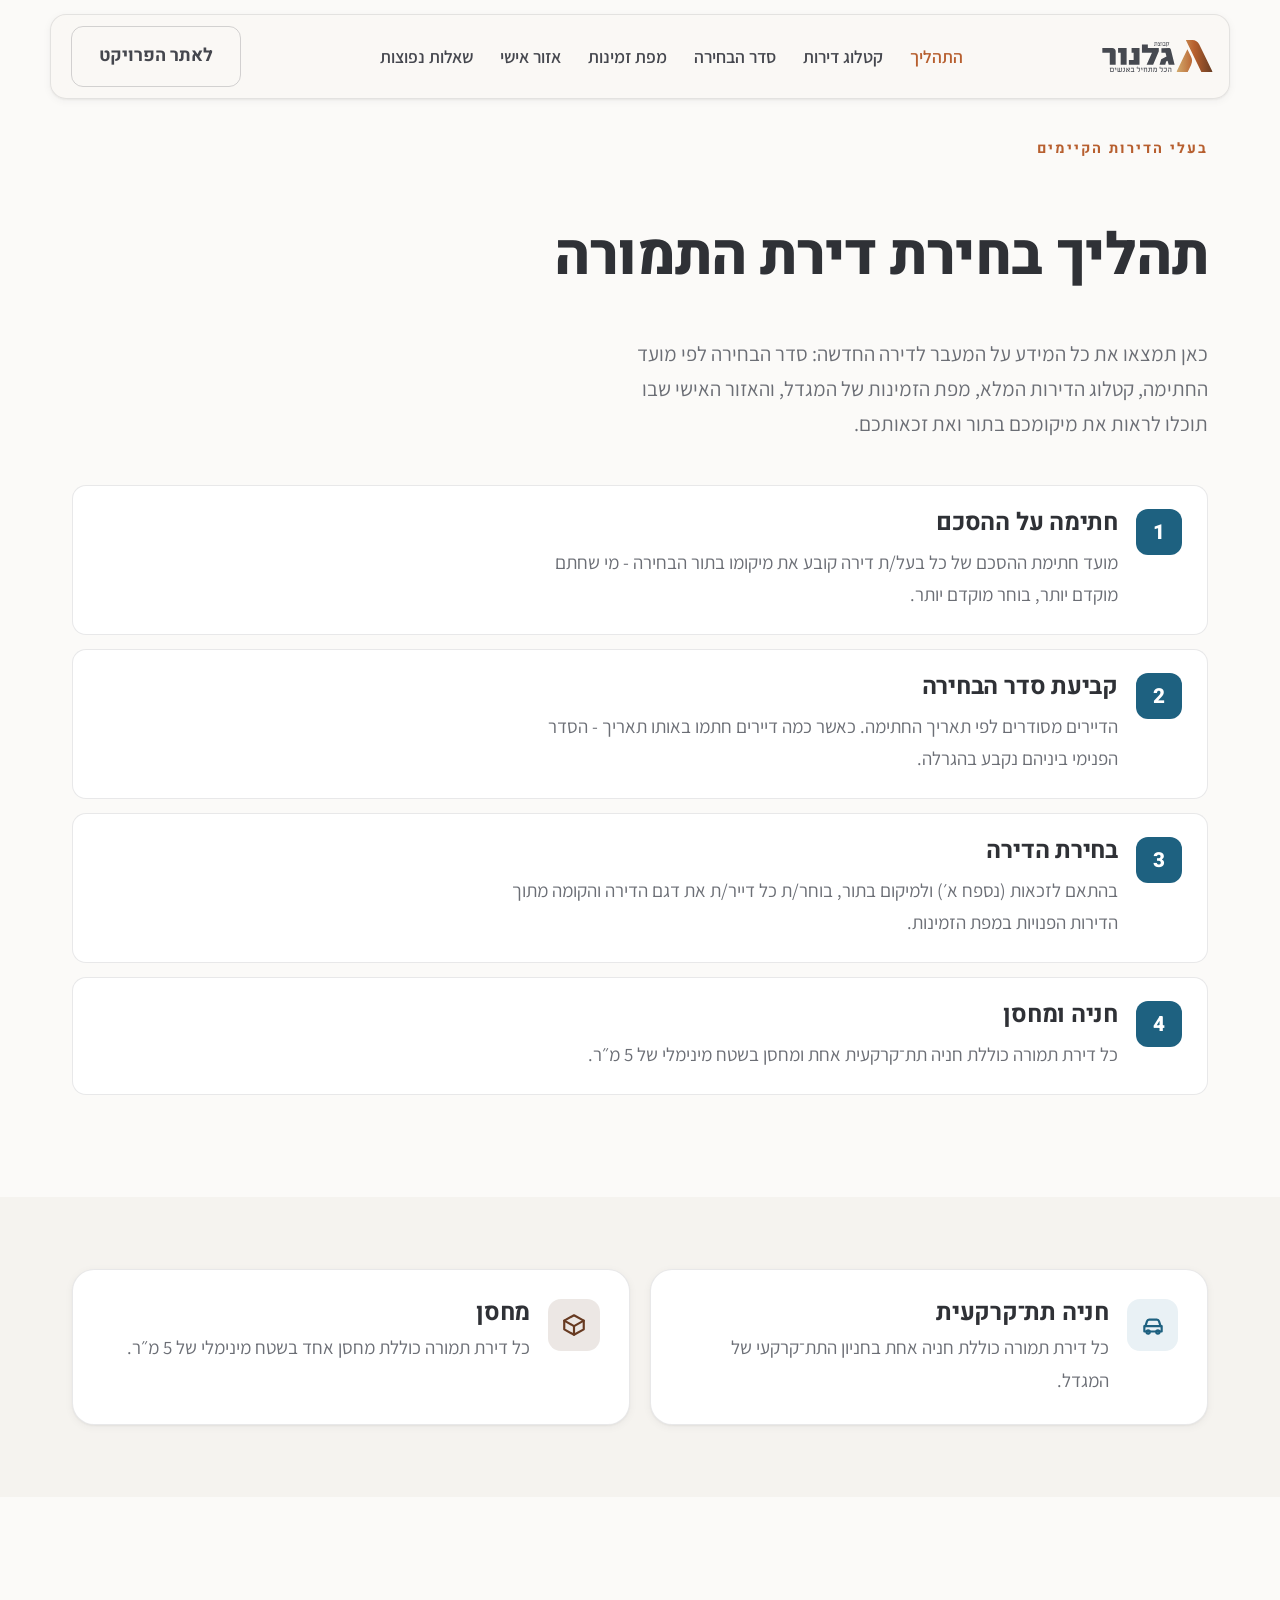
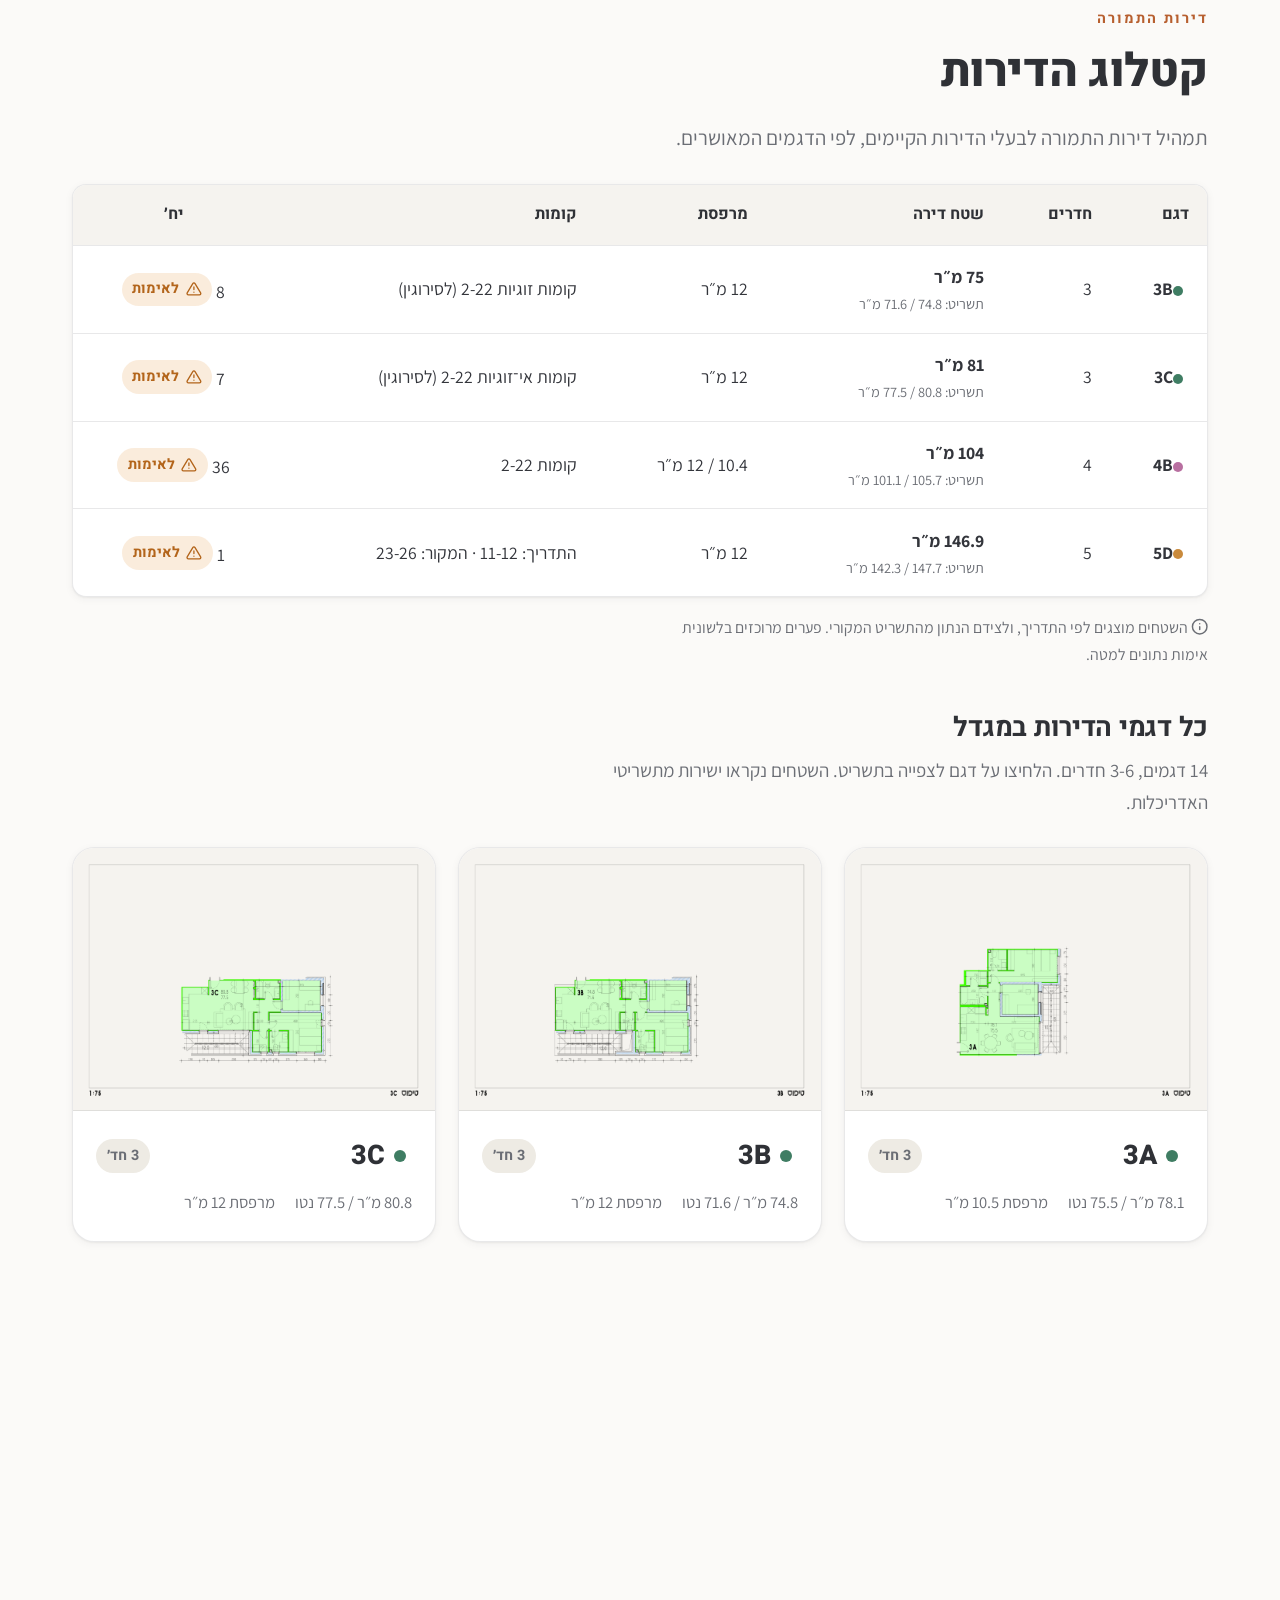
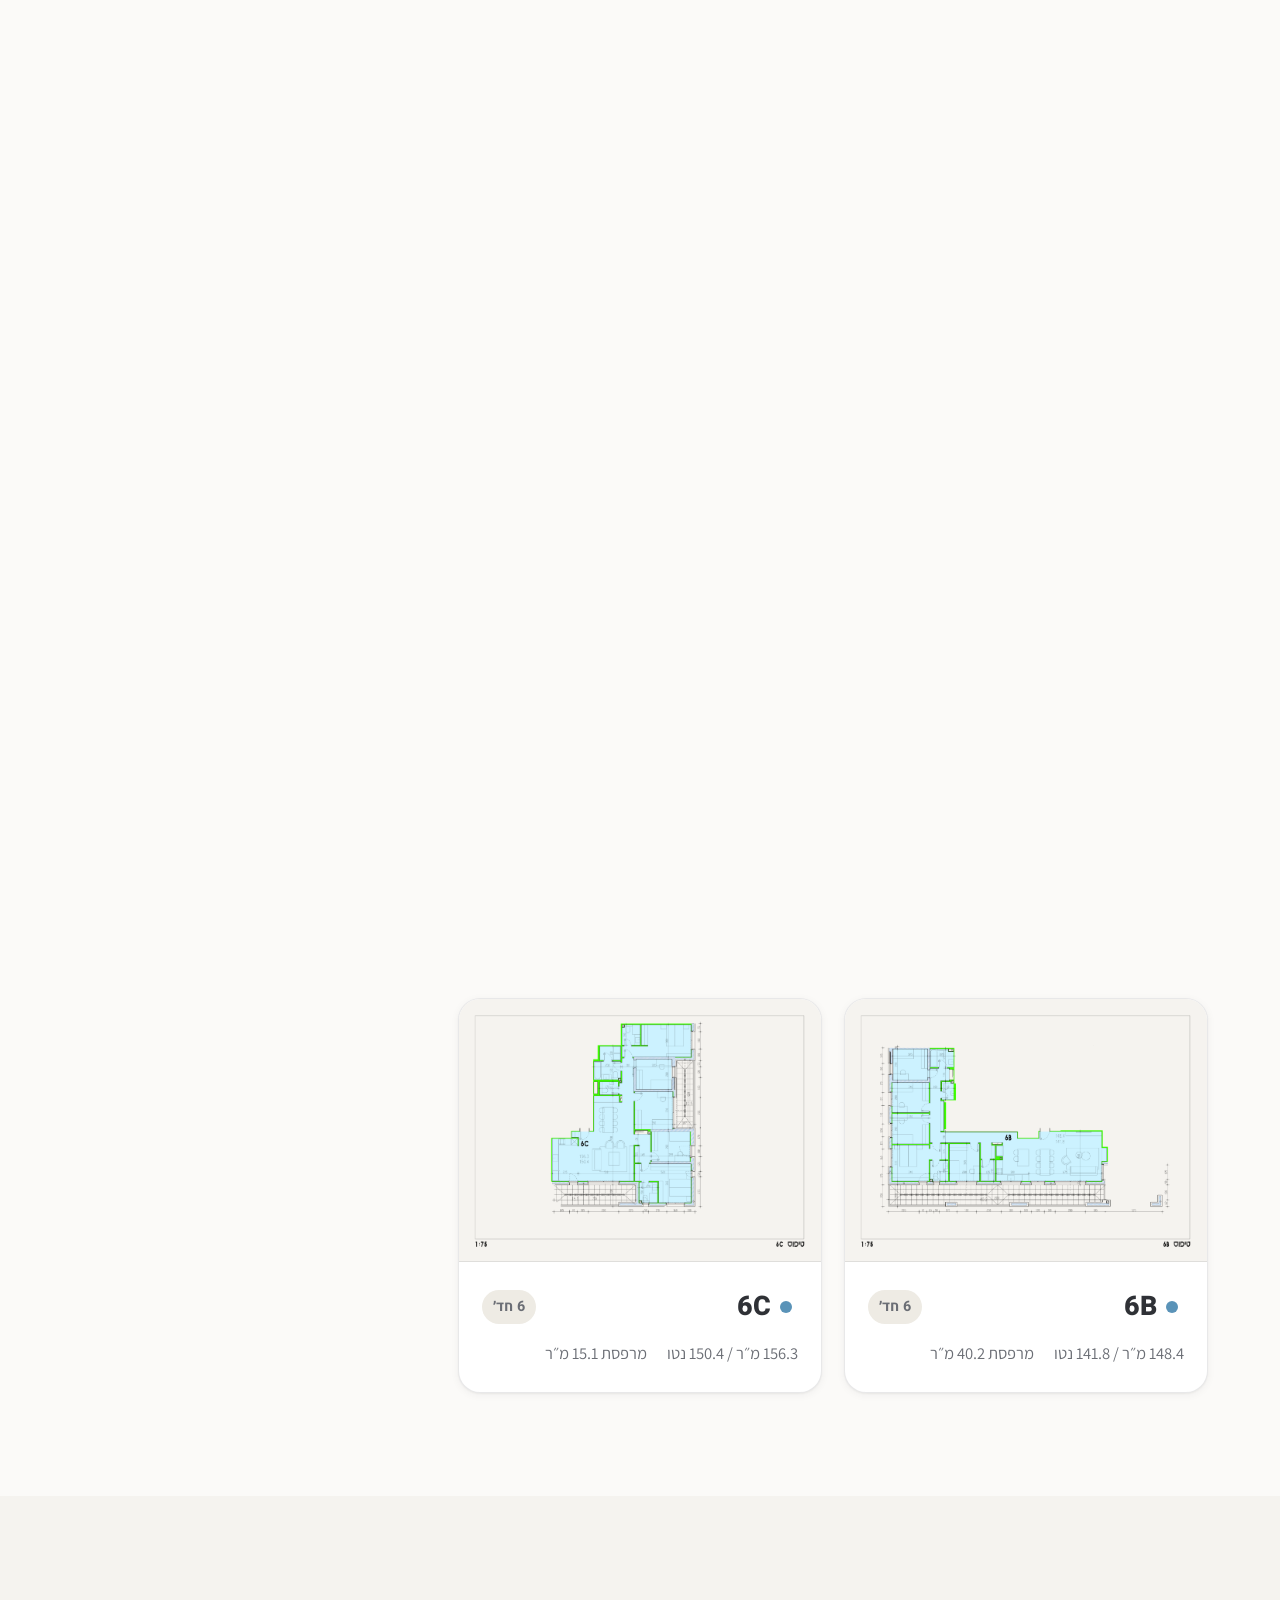
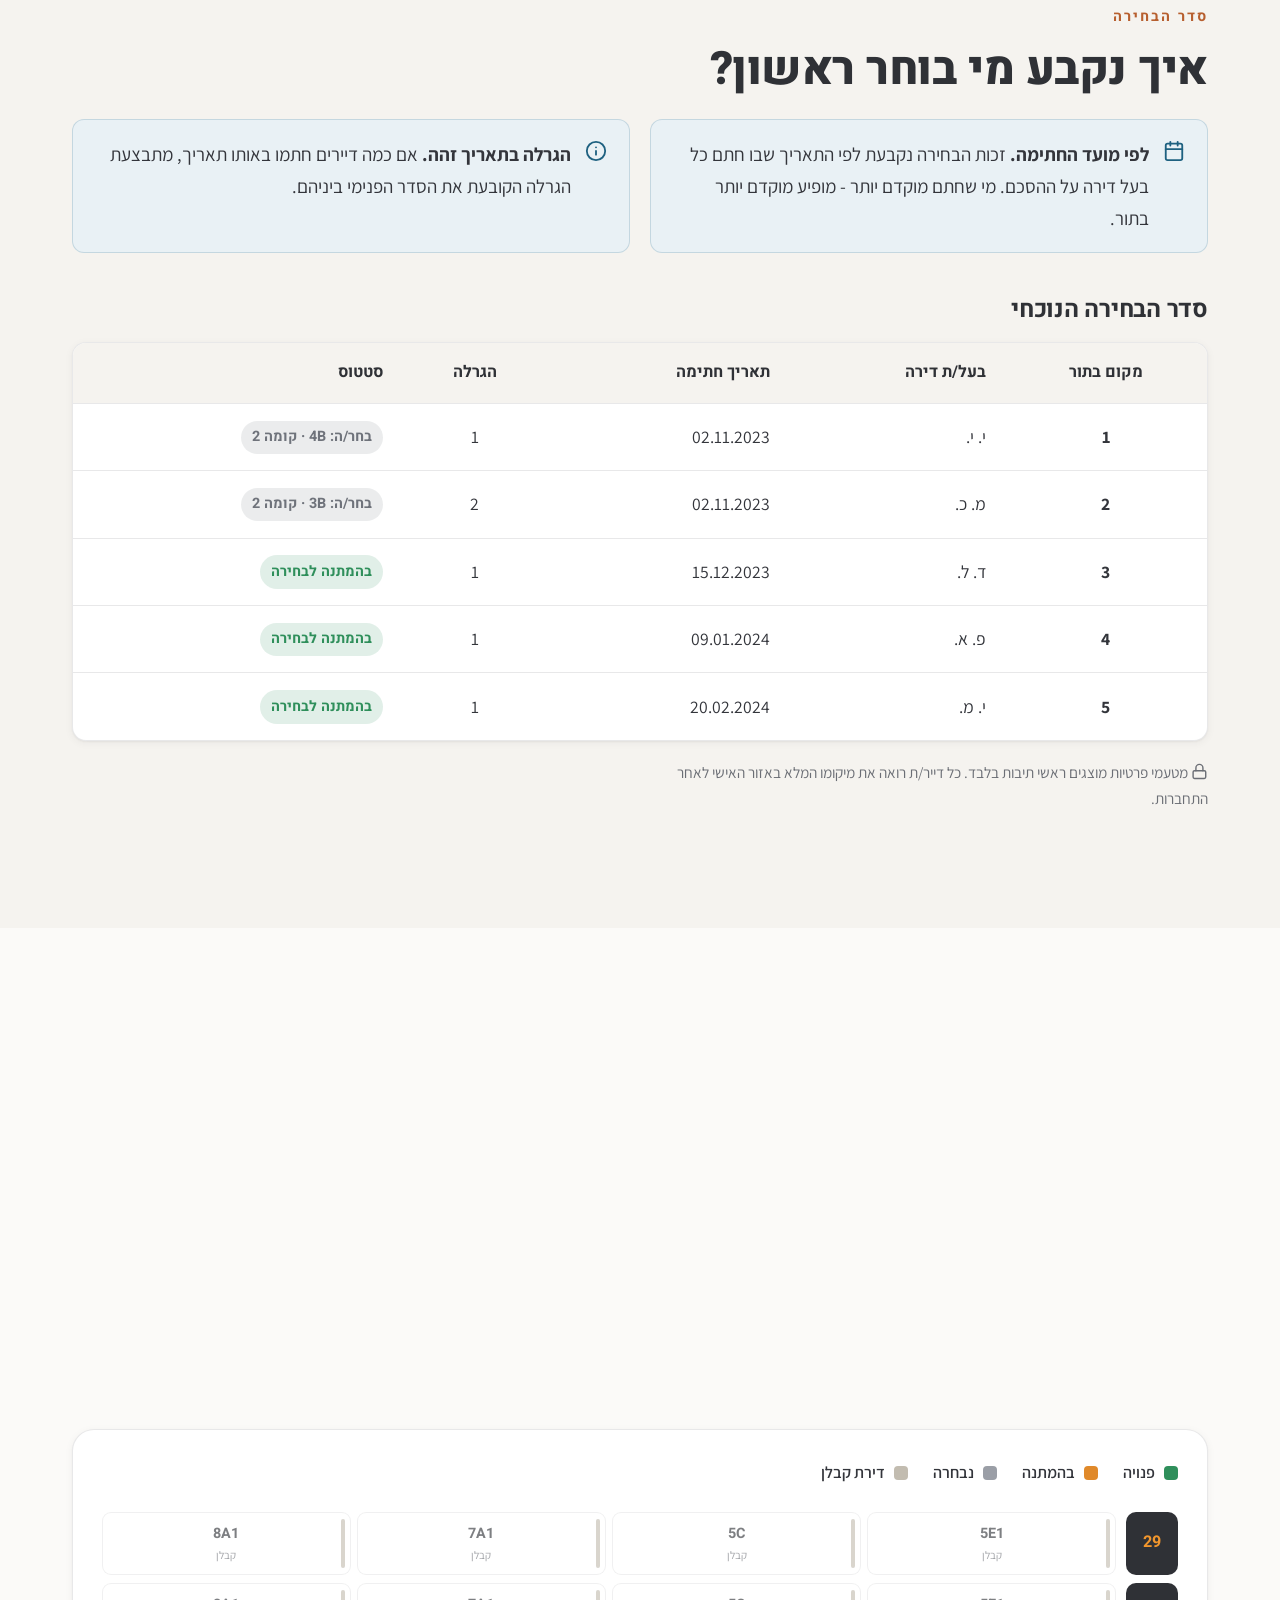
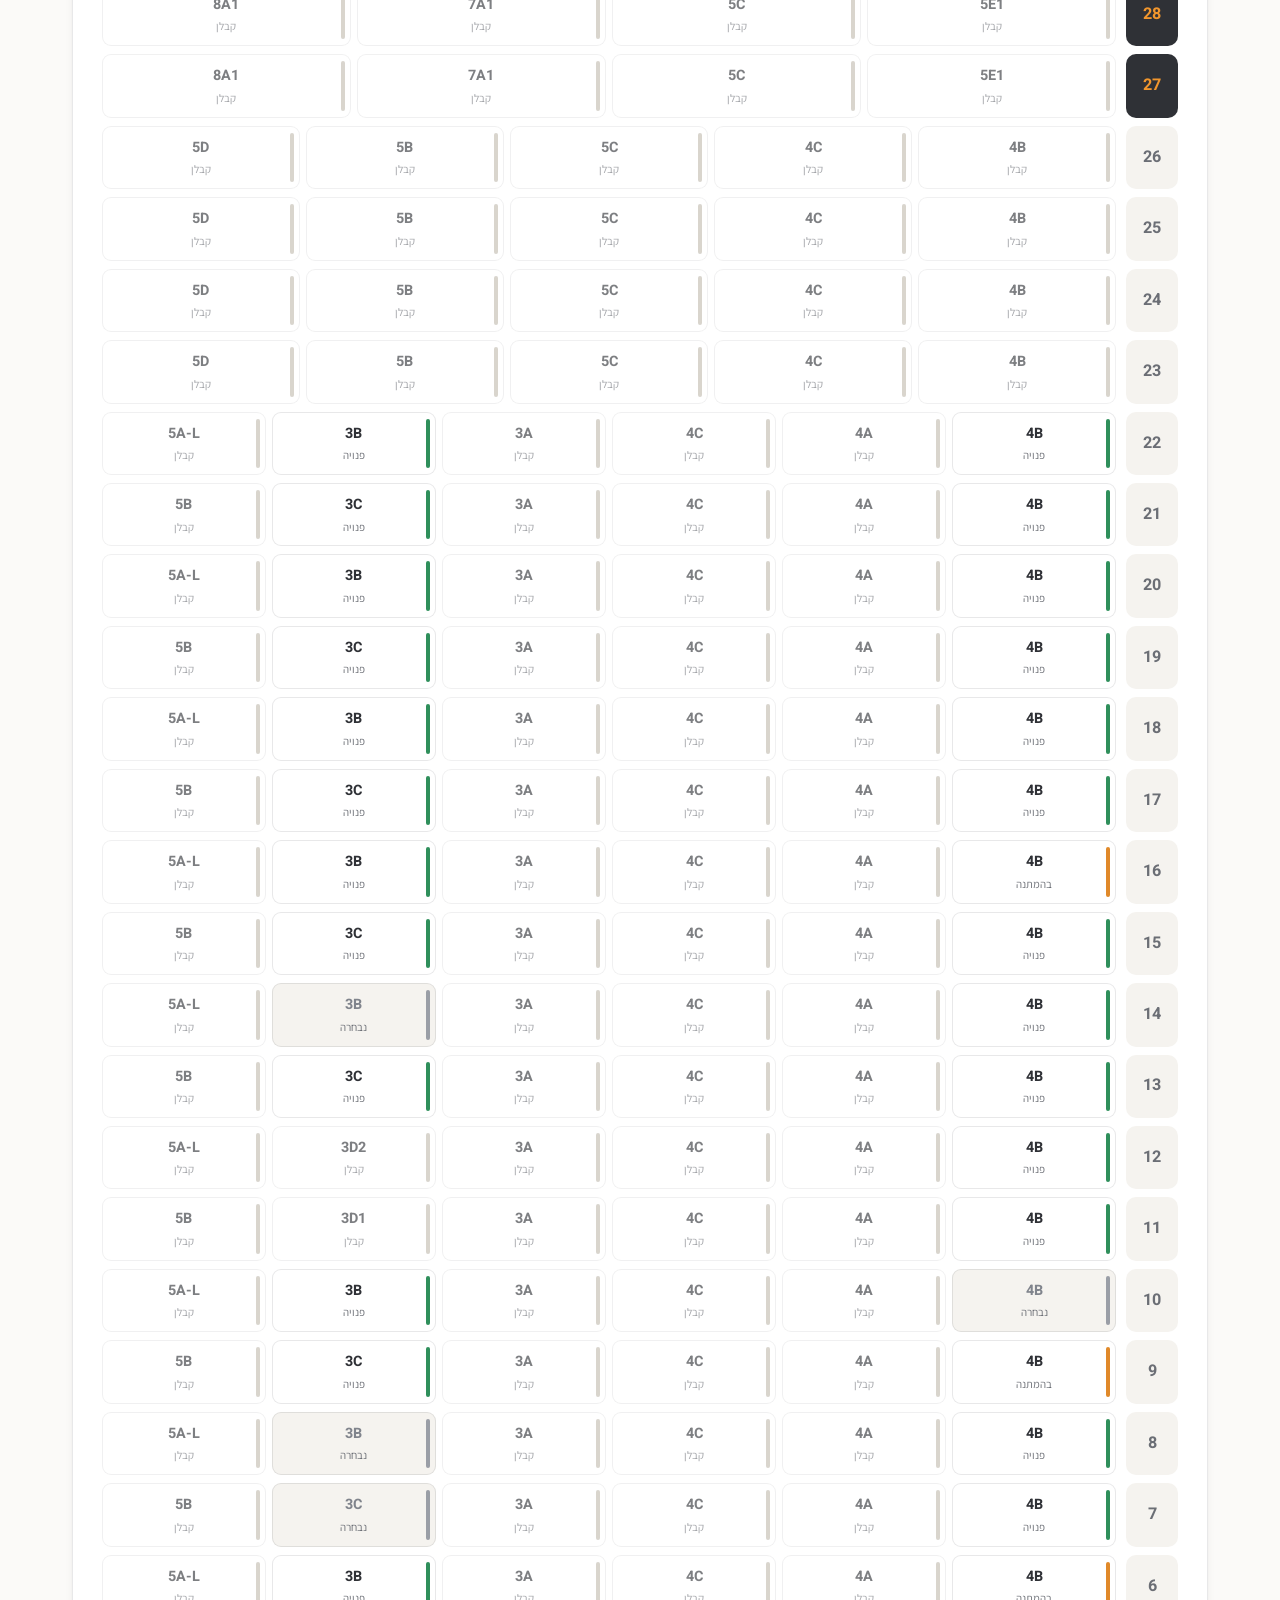
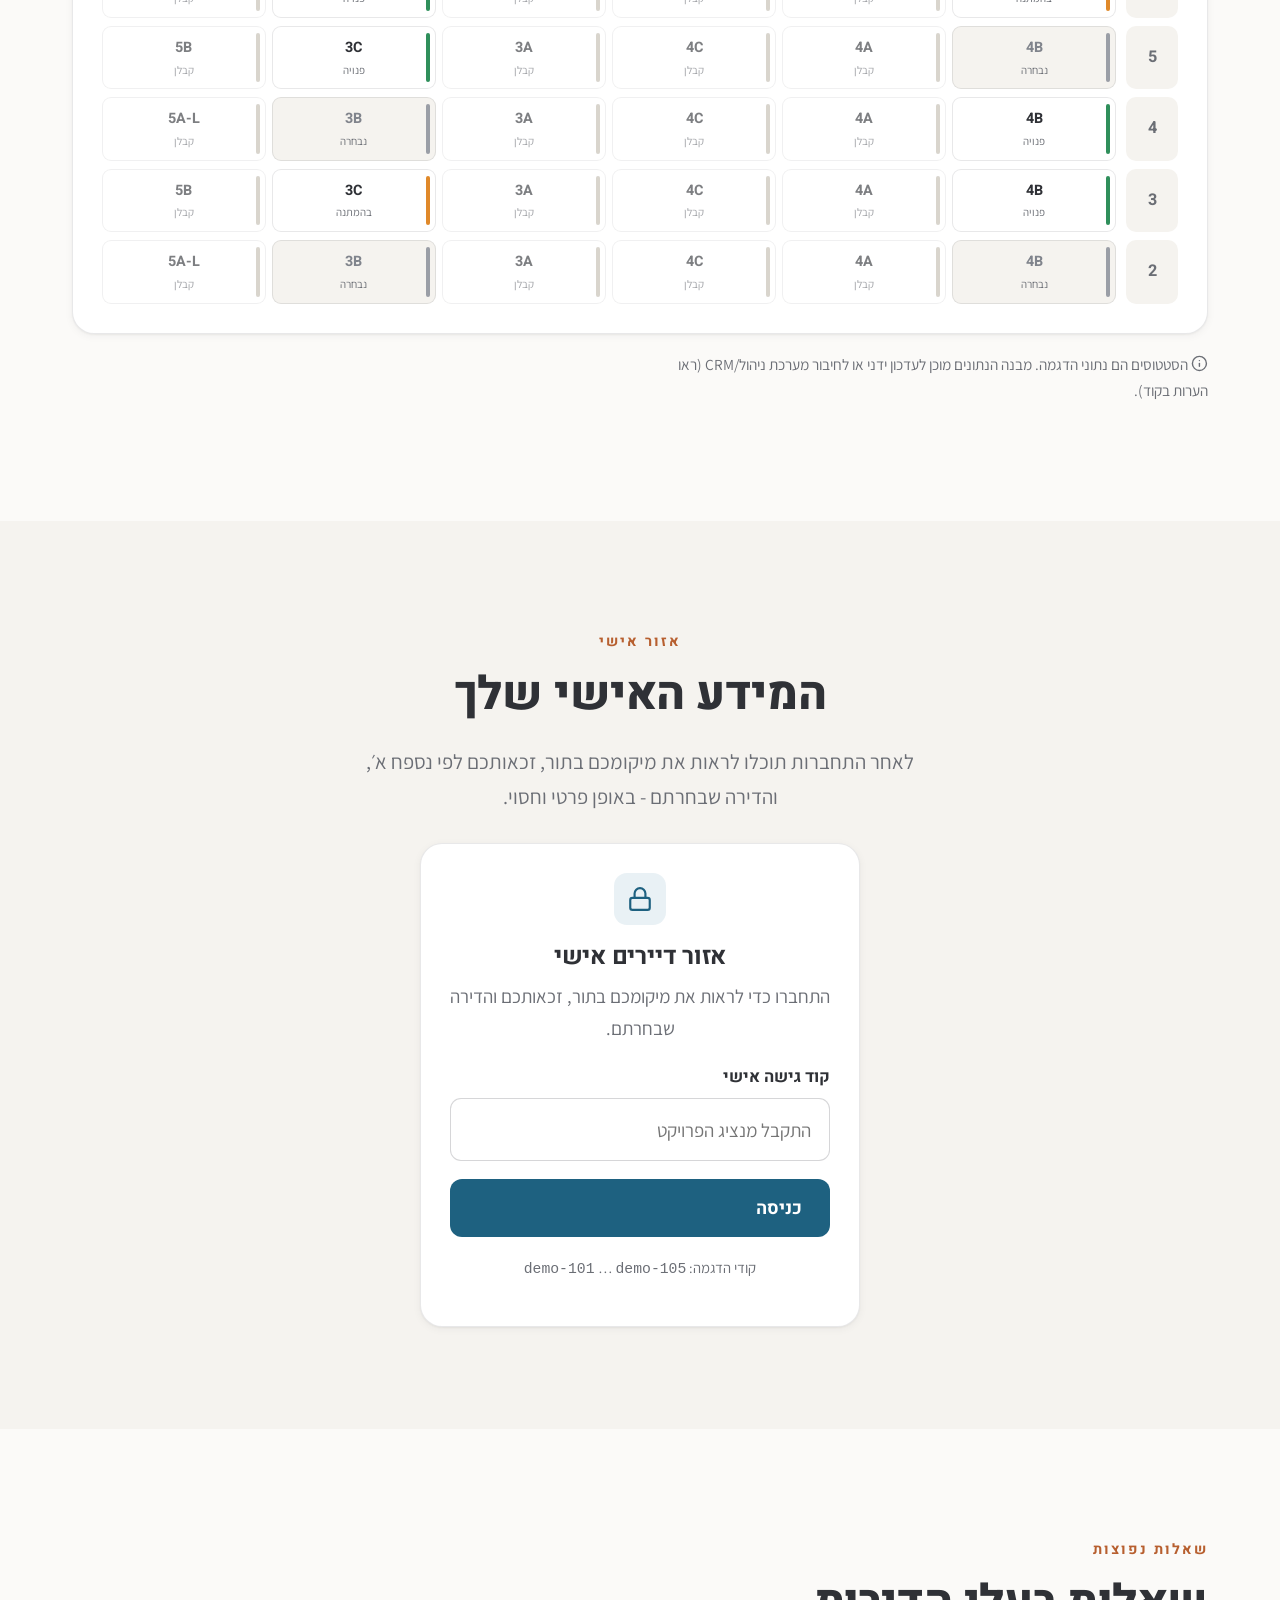
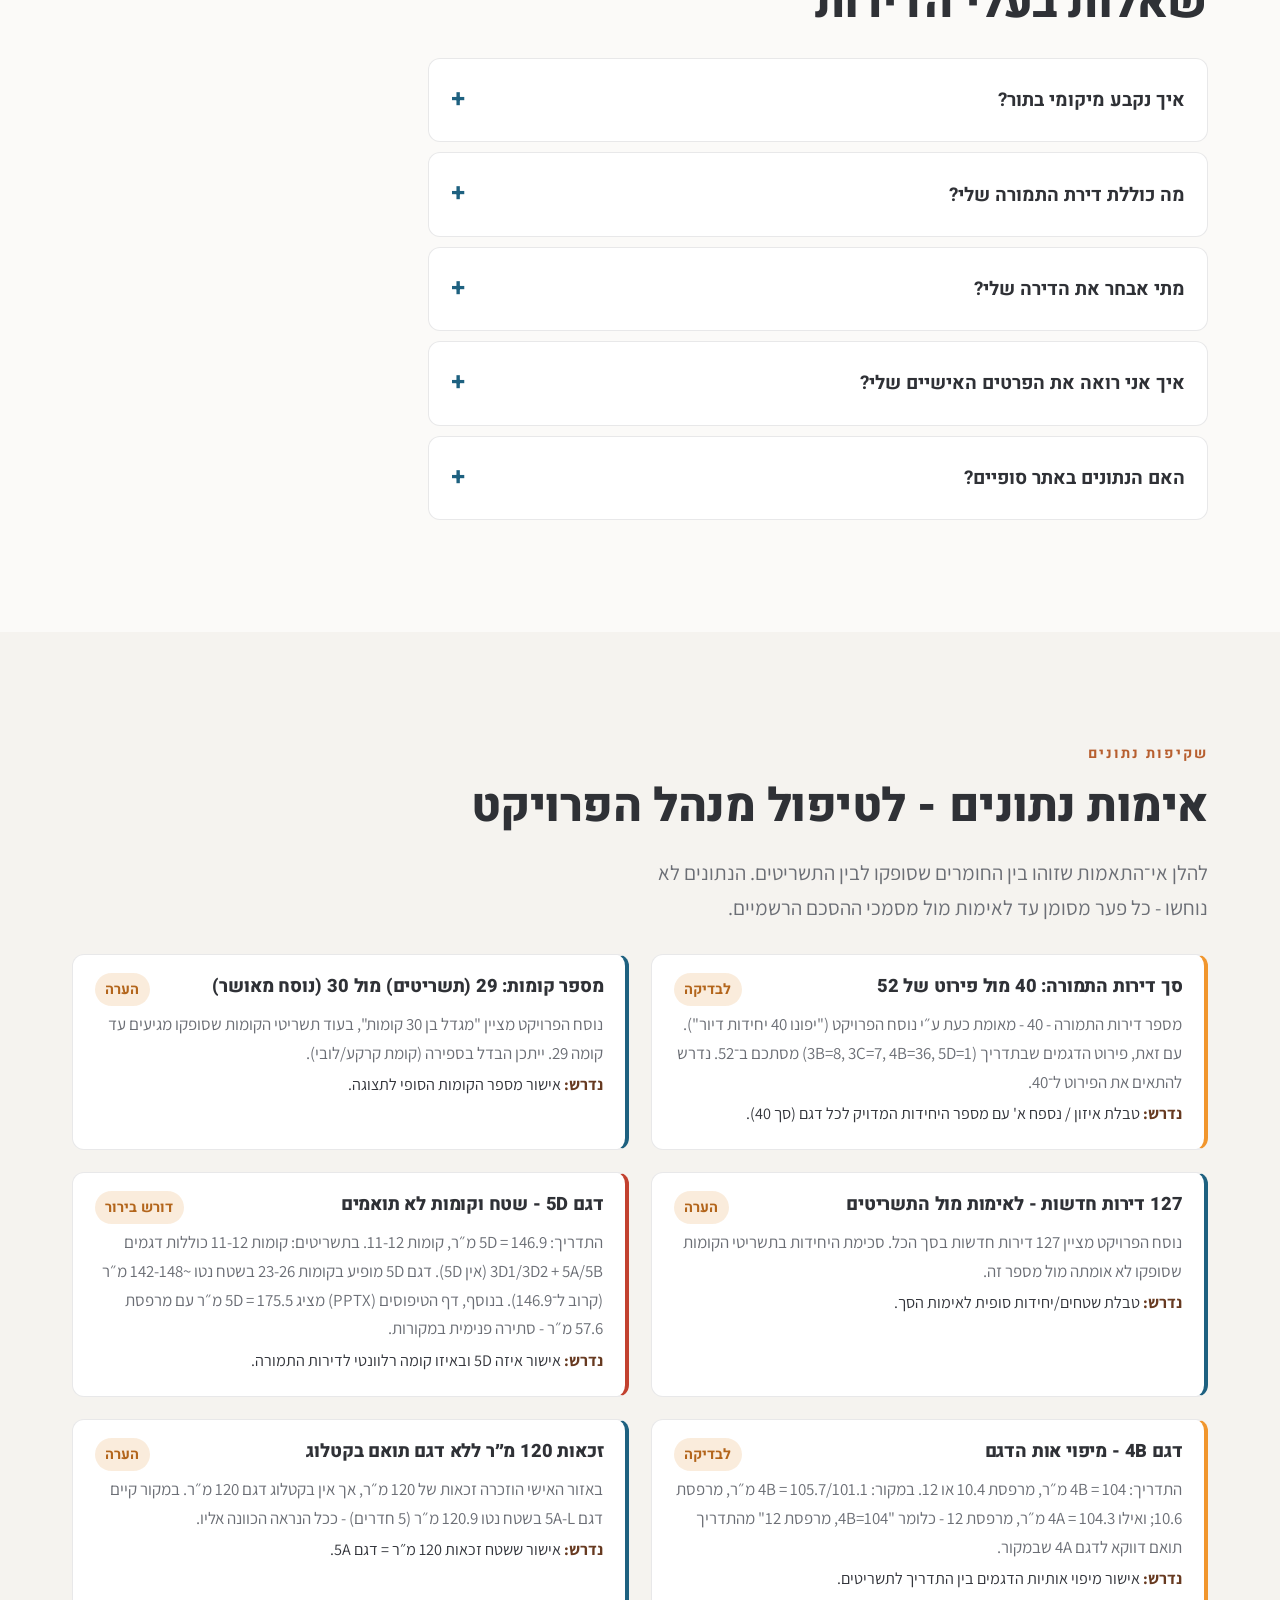
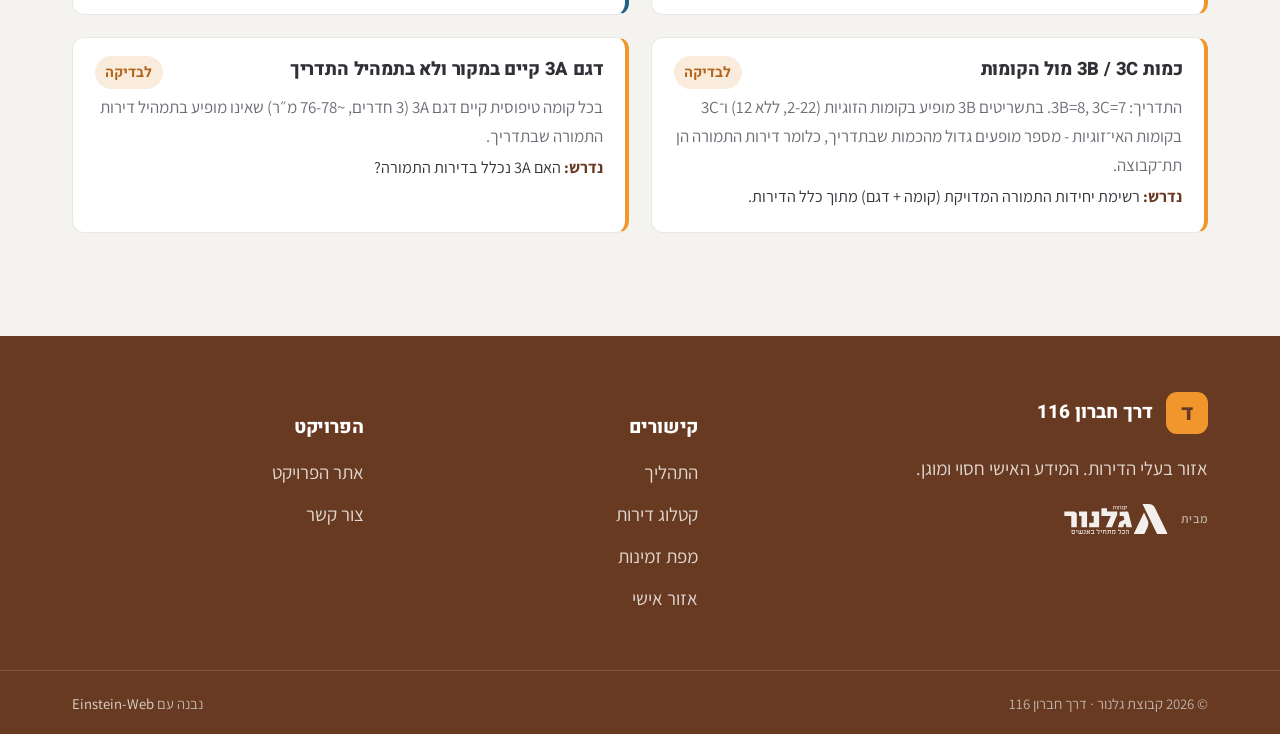
==== residents.html @ e19299a9 "Redesign feedback round: icons, route deco, mobile fixes, larger type" ====
<!DOCTYPE html>
<html lang="he" dir="rtl">
<head>
  <meta charset="UTF-8" />
  <meta name="viewport" content="width=device-width, initial-scale=1.0" />
  <title>אזור בעלי הדירות - דרך חברון 116 | קבוצת גלנור</title>
  <meta name="description" content="מידע לבעלי הדירות הקיימים בפרויקט דרך חברון 116: תהליך בחירת דירת התמורה, קטלוג הדירות, סדר הבחירה, מפת זמינות ואזור אישי." />
  <meta name="robots" content="noindex" /><!-- אזור דיירים - לא לאינדוקס -->

  <link rel="preconnect" href="https://fonts.googleapis.com" />
  <link rel="preconnect" href="https://fonts.gstatic.com" crossorigin />
  <link href="https://fonts.googleapis.com/css2?family=Assistant:wght@300;400;500;600;700;800&family=Heebo:wght@400;500;700;800;900&display=swap" rel="stylesheet" />
  <link rel="stylesheet" href="assets/css/styles.css" />
  <link rel="stylesheet" href="assets/css/portal.css" />
</head>
<body>
  <a href="#process" class="skip">דלג לתוכן</a>

  <!-- ============ NAV ============ -->
  <header class="nav">
    <div class="nav__inner">
      <a class="brand" href="index.html" aria-label="דרך חברון 116 - קבוצת גלנור">
        <img class="brand__logo" src="assets/img/glanor-logo.svg" alt="קבוצת גלנור" width="117" height="36" />
      </a>
      <ul class="nav__links">
        <li><a href="#process">התהליך</a></li>
        <li><a href="#catalog">קטלוג דירות</a></li>
        <li><a href="#order">סדר הבחירה</a></li>
        <li><a href="#map">מפת זמינות</a></li>
        <li><a href="#personal">אזור אישי</a></li>
        <li><a href="#faq">שאלות נפוצות</a></li>
      </ul>
      <div class="nav__cta">
        <a href="index.html" class="btn btn--ghost">לאתר הפרויקט</a>
        <button class="nav__toggle" data-nav-toggle aria-label="תפריט"></button>
      </div>
    </div>
    <nav class="nav__mobile" data-nav-mobile aria-label="תפריט נייד">
      <a href="#process">התהליך</a><a href="#catalog">קטלוג דירות</a><a href="#order">סדר הבחירה</a>
      <a href="#map">מפת זמינות</a><a href="#entitlements">חניה ומחסן</a><a href="#personal">אזור אישי</a>
      <a href="#faq">שאלות נפוצות</a><a href="#verify">אימות נתונים</a><a href="index.html">לאתר הפרויקט</a>
    </nav>
  </header>

  <!-- ============ HEADER ============ -->
  <section class="section" style="padding-top:130px" id="process">
    <div class="container">
      <span class="eyebrow reveal">בעלי הדירות הקיימים</span>
      <h1 class="reveal" style="font-size:clamp(2rem,5vw,3.2rem)">תהליך בחירת דירת התמורה</h1>
      <p class="lead reveal">כאן תמצאו את כל המידע על המעבר לדירה החדשה: סדר הבחירה לפי מועד החתימה, קטלוג הדירות המלא, מפת הזמינות של המגדל, והאזור האישי שבו תוכלו לראות את מיקומכם בתור ואת זכאותכם.</p>

      <div class="steps mt-4">
        <div class="step reveal"><div class="step__n"></div><div><h3>חתימה על ההסכם</h3><p class="muted" style="margin:0">מועד חתימת ההסכם של כל בעל/ת דירה קובע את מיקומו בתור הבחירה - מי שחתם מוקדם יותר, בוחר מוקדם יותר.</p></div></div>
        <div class="step reveal"><div class="step__n"></div><div><h3>קביעת סדר הבחירה</h3><p class="muted" style="margin:0">הדיירים מסודרים לפי תאריך החתימה. כאשר כמה דיירים חתמו באותו תאריך - הסדר הפנימי ביניהם נקבע בהגרלה.</p></div></div>
        <div class="step reveal"><div class="step__n"></div><div><h3>בחירת הדירה</h3><p class="muted" style="margin:0">בהתאם לזכאות (נספח א׳) ולמיקום בתור, בוחר/ת כל דייר/ת את דגם הדירה והקומה מתוך הדירות הפנויות במפת הזמינות.</p></div></div>
        <div class="step reveal"><div class="step__n"></div><div><h3>חניה ומחסן</h3><p class="muted" style="margin:0">כל דירת תמורה כוללת חניה תת־קרקעית אחת ומחסן בשטח מינימלי של 5 מ״ר.</p></div></div>
      </div>
    </div>
  </section>

  <!-- ============ ENTITLEMENTS (parking & storage) ============ -->
  <section class="section--tight bg-stone" id="entitlements">
    <div class="container">
      <div class="grid grid--2" style="gap:20px">
        <div class="card card--pad reveal" style="display:flex;gap:1rem;align-items:flex-start">
          <div class="feature__icon tint-petrol" data-icon="car" style="margin:0"></div>
          <div><h3 style="margin:0 0 .3rem">חניה תת־קרקעית</h3><p class="muted" style="margin:0">כל דירת תמורה כוללת חניה אחת בחניון התת־קרקעי של המגדל.</p></div>
        </div>
        <div class="card card--pad reveal" style="display:flex;gap:1rem;align-items:flex-start">
          <div class="feature__icon tint-brown" data-icon="box" style="margin:0"></div>
          <div><h3 style="margin:0 0 .3rem">מחסן</h3><p class="muted" style="margin:0">כל דירת תמורה כוללת מחסן אחד בשטח מינימלי של 5 מ״ר.</p></div>
        </div>
      </div>
    </div>
  </section>

  <!-- ============ CATALOG ============ -->
  <section class="section" id="catalog">
    <div class="container">
      <span class="eyebrow reveal">דירות התמורה</span>
      <h2 class="reveal">קטלוג הדירות</h2>
      <p class="lead reveal">תמהיל דירות התמורה לבעלי הדירות הקיימים, לפי הדגמים המאושרים.</p>
      <div class="reveal mt-3" id="comp-table"></div>

      <h3 class="mt-4 reveal" style="font-size:1.5rem">כל דגמי הדירות במגדל</h3>
      <p class="muted reveal">14 דגמים, 3-6 חדרים. הלחיצו על דגם לצפייה בתשריט. השטחים נקראו ישירות מתשריטי האדריכלות.</p>
      <div class="grid grid--3 mt-3" id="type-catalog"></div>
    </div>
  </section>

  <!-- ============ SELECTION ORDER ============ -->
  <section class="section bg-stone" id="order">
    <div class="container">
      <span class="eyebrow reveal">סדר הבחירה</span>
      <h2 class="reveal">איך נקבע מי בוחר ראשון?</h2>
      <div class="grid grid--2 mt-2" style="gap:20px">
        <div class="note reveal" data-icon="calendar"><div><b>לפי מועד החתימה.</b> זכות הבחירה נקבעת לפי התאריך שבו חתם כל בעל דירה על ההסכם. מי שחתם מוקדם יותר - מופיע מוקדם יותר בתור.</div></div>
        <div class="note reveal" data-icon="info"><div><b>הגרלה בתאריך זהה.</b> אם כמה דיירים חתמו באותו תאריך, מתבצעת הגרלה הקובעת את הסדר הפנימי ביניהם.</div></div>
      </div>
      <h3 class="mt-4 reveal">סדר הבחירה הנוכחי</h3>
      <div class="reveal mt-2" id="queue-table"></div>
    </div>
  </section>

  <!-- ============ AVAILABILITY MAP ============ -->
  <section class="section" id="map">
    <div class="container">
      <div class="reveal">
        <span class="eyebrow">מפת זמינות</span><h2 style="margin-bottom:0">מפת המגדל בזמן אמת</h2>
      </div>
      <p class="lead reveal mt-2">תצוגה אנכית של המגדל לפי קומות. דירות התמורה מסומנות לפי סטטוס; דירות הקבלן מוצגות באפור. לחיצה על דירת תמורה פותחת את פרטיה.</p>
      <div class="statstrip statstrip--light mt-3 reveal" id="tower-stats" style="background:var(--paper);border:1px solid var(--line);border-radius:var(--radius-lg);padding:1.6rem 1.8rem"></div>
      <div class="card card--pad mt-3 reveal" id="tower-map" style="overflow-x:auto"></div>
      <p class="muted mt-2" style="font-size:.85rem" data-icon="info"> הסטטוסים הם נתוני הדגמה. מבנה הנתונים מוכן לעדכון ידני או לחיבור מערכת ניהול/CRM (ראו הערות בקוד).</p>
    </div>
  </section>

  <!-- ============ PERSONAL AREA ============ -->
  <section class="section bg-stone" id="personal">
    <div class="container">
      <div class="center reveal"><span class="eyebrow">אזור אישי</span><h2>המידע האישי שלך</h2>
        <p class="lead center">לאחר התחברות תוכלו לראות את מיקומכם בתור, זכאותכם לפי נספח א׳, והדירה שבחרתם - באופן פרטי וחסוי.</p></div>
      <div class="mt-3 reveal" id="personal-area"></div>
    </div>
  </section>

  <!-- ============ FAQ ============ -->
  <section class="section" id="faq">
    <div class="container">
      <span class="eyebrow reveal">שאלות נפוצות</span>
      <h2 class="reveal">שאלות בעלי הדירות</h2>
      <div class="faq mt-3 reveal" style="max-width:780px">
        <details><summary>איך נקבע מיקומי בתור?</summary><p>המיקום נקבע לפי תאריך חתימת ההסכם שלך. ככל שחתמת מוקדם יותר, מיקומך בתור מוקדם יותר. אם חתמת באותו תאריך עם דיירים נוספים - הסדר ביניכם נקבע בהגרלה.</p></details>
        <details><summary>מה כוללת דירת התמורה שלי?</summary><p>כל דירת תמורה כוללת חניה תת־קרקעית אחת ומחסן בשטח מינימלי של 5 מ״ר. שטח הדירה וזכאותך המדויקת מפורטים בנספח א׳ של ההסכם ומוצגים באזור האישי.</p></details>
        <details><summary>מתי אבחר את הדירה שלי?</summary><p>הבחירה מתבצעת לפי הסדר בתור. כשמגיע תורך, תוכל/י לבחור מבין הדירות הפנויות מתוך מפת הזמינות, בהתאם לזכאותך.</p></details>
        <details><summary>איך אני רואה את הפרטים האישיים שלי?</summary><p>באזור האישי שבעמוד זה, באמצעות קוד גישה אישי שתקבל/י מנציג הפרויקט. בעתיד תיפתח מערכת התחברות מאובטחת מלאה.</p></details>
        <details><summary>האם הנתונים באתר סופיים?</summary><p>חלק מהנתונים מוצגים לצורך המחשה ובכפוף לאימות מול נספחי ההסכם. פערים ידועים בין המקורות מרוכזים בשקיפות בסעיף אימות נתונים שבתחתית העמוד.</p></details>
      </div>
    </div>
  </section>

  <!-- ============ DATA VERIFICATION ============ -->
  <section class="section bg-stone" id="verify">
    <div class="container">
      <span class="eyebrow reveal">שקיפות נתונים</span>
      <h2 class="reveal">אימות נתונים - לטיפול מנהל הפרויקט</h2>
      <p class="lead reveal">להלן אי־התאמות שזוהו בין החומרים שסופקו לבין התשריטים. הנתונים לא נוחשו - כל פער מסומן עד לאימות מול מסמכי ההסכם הרשמיים.</p>
      <div class="grid grid--2 mt-3" id="data-flags"></div>
    </div>
  </section>

  <!-- ============ FOOTER ============ -->
  <footer class="footer">
    <div class="container footer__grid">
      <div>
        <a class="brand" href="index.html" style="margin-bottom:1rem">
          <span class="brand__mark" style="background:var(--orange);color:var(--brown)">ד</span>
          <span class="brand__name" style="color:#fff">דרך חברון 116</span>
        </a>
        <p style="max-width:34ch">אזור בעלי הדירות. המידע האישי חסוי ומוגן.</p>
        <div style="display:flex;align-items:center;gap:.7rem;margin-top:.2rem">
          <span class="brand__credit" style="color:rgba(255,255,255,.6)">מבית</span>
          <img class="brand__logo logo-on-dark" src="assets/img/glanor-logo.svg" alt="קבוצת גלנור" style="height:32px" />
        </div>
      </div>
      <div><h4>קישורים</h4><ul>
        <li><a href="#process">התהליך</a></li><li><a href="#catalog">קטלוג דירות</a></li>
        <li><a href="#map">מפת זמינות</a></li><li><a href="#personal">אזור אישי</a></li>
      </ul></div>
      <div><h4>הפרויקט</h4><ul>
        <li><a href="index.html">אתר הפרויקט</a></li><li><a href="index.html#contact">צור קשר</a></li>
      </ul></div>
    </div>
    <div class="footer__bar"><div class="container" style="display:flex;flex-wrap:wrap;justify-content:space-between;gap:.6rem;width:100%">
      <span>© 2026 קבוצת גלנור · דרך חברון 116</span><span>נבנה עם <a href="https://einstein-web.co.il" target="_blank" rel="noopener">Einstein-Web</a></span>
    </div></div>
  </footer>

  <!-- data -->
  <script src="assets/js/data/project.js"></script>
  <script src="assets/js/data/models.js"></script>
  <script src="assets/js/data/tower.js"></script>
  <script src="assets/js/data/residents.js"></script>
  <!-- ui -->
  <script src="assets/js/ui/common.js"></script>
  <script src="assets/js/ui/residents-ui.js"></script>
  <script>
    document.querySelectorAll('[data-icon]').forEach(function (n) { n.insertAdjacentHTML('afterbegin', DH.ui.icon(n.getAttribute('data-icon')) + ' '); });
    // "last updated" from project.js → lastUpdated
    (function () {
      var d = DH.project.lastUpdated ? DH.ui.fmtDate(DH.project.lastUpdated) : '';
      document.querySelectorAll('[data-updated]').forEach(function (n) { n.textContent = 'עודכן לאחרונה: ' + d; });
    })();
    DH.renderCompTable('#comp-table');
    DH.renderTypeCatalog('#type-catalog');
    DH.renderQueue('#queue-table');
    DH.renderTowerStats('#tower-stats');
    DH.renderTowerMap('#tower-map');
    DH.renderPersonalArea('#personal-area');
    DH.renderDataFlags('#data-flags');
    // initChrome() runs automatically on DOMContentLoaded (after this inline
    // script), so it observes the dynamically-rendered .reveal nodes above.
  </script>
</body>
</html>
---- assets/css/styles.css ----
/* =============================================================================
 * Derech Hevron 116 - Design system
 * Fonts: Heebo (display) + Assistant (body). RTL, mobile-first.
 * Palette derived from the project brand colours, tuned for a calm, trustworthy
 * Jerusalem real-estate feel (stone neutrals + petrol-blue primary).
 * ========================================================================== */

:root {
  /* Brand */
  --ink:            #45474e;   /* slate - primary ink */
  --ink-900:        #2f3136;
  --petrol:         #1e6180;   /* primary / CTA / links */
  --petrol-700:     #184e66;
  --petrol-050:     #e9f1f5;
  --orange:         #f1962d;   /* warm highlight (used sparingly) */
  --terra:          #b75f2f;   /* secondary warm accent */
  --brown:          #673a21;   /* deep accent */

  /* Neutrals (backgrounds) — light, service-portal feel: mostly white / soft off-white */
  --stone-50:       #fbfaf8;
  --stone-100:      #f5f3ef;
  --stone-150:      #eeebe4;
  --stone-200:      #e6e1d7;
  --paper:          #ffffff;

  /* Process status colors: blue = completed, orange = in progress, gray = future */
  --st-done:        #1e6180;
  --st-now:         #e0892a;
  --st-future:      #9aa0a6;

  /* Text */
  --text:           #33353b;
  --muted:          #6b6e75;
  --muted-2:        #8a8d94;

  /* Lines & shadows */
  --line:           rgba(69,71,78,.12);
  --line-strong:    rgba(69,71,78,.22);
  --shadow-sm:      0 1px 2px rgba(47,49,54,.06), 0 2px 8px rgba(47,49,54,.05);
  --shadow-md:      0 6px 24px rgba(47,49,54,.10);
  --shadow-lg:      0 18px 48px rgba(47,49,54,.16);

  /* Status (availability map) */
  --status-available: #2f8f5b;
  --status-reserved:  #e0892a;
  --status-selected:  #9a9ea6;
  --status-market:    #c2bcb0;

  --radius:    14px;
  --radius-lg: 22px;
  --maxw:      1180px;
  --nav-h:     76px;
}

* { box-sizing: border-box; }
/* larger base type — the audience is mostly older residents */
html { scroll-behavior: smooth; font-size: 112.5%; }
@media (prefers-reduced-motion: reduce) { html { scroll-behavior: auto; } }

/* Offset anchored sections so they don't hide under the fixed navbar. */
[id] { scroll-margin-top: 100px; }

body {
  margin: 0;
  font-family: 'Assistant', system-ui, sans-serif;
  color: var(--text);
  background: var(--stone-50);
  font-size: 1.05rem; /* ~19px at the 18px root */
  line-height: 1.7; /* roomier line spacing for older readers */
  -webkit-font-smoothing: antialiased;
  text-rendering: optimizeLegibility;
}
/* Keep body copy readable: shorter measure, calm paragraphs */
p { max-width: 68ch; }

h1, h2, h3, h4, .display { font-family: 'Heebo', 'Assistant', sans-serif; color: var(--ink-900); line-height: 1.12; font-weight: 800; letter-spacing: -.01em; }
h2 { font-size: clamp(1.8rem, 3.6vw, 2.8rem); margin: 0 0 .5em; }
h3 { font-size: 1.35rem; margin: 0 0 .4em; font-weight: 700; }
p  { margin: 0 0 1em; }
a  { color: var(--petrol); text-decoration: none; }
img { max-width: 100%; display: block; }
/* Default size for inline icons so an unsized SVG never blows up; specific
   rules (.btn svg, .feature__icon svg, …) override this where a larger icon is wanted. */
svg { width: 1.1em; height: 1.1em; vertical-align: -0.125em; }

.container { max-width: var(--maxw); margin-inline: auto; padding-inline: 22px; }
.section { padding-block: clamp(56px, 8vw, 104px); }
.section--tight { padding-block: clamp(40px, 6vw, 72px); }
.bg-paper  { background: var(--paper); }
.bg-stone  { background: var(--stone-100); }
.bg-ink    { background: var(--ink-900); color: #e9e7e2; }
.bg-ink h2, .bg-ink h3 { color: #fff; }

.eyebrow {
  display: inline-block; font-family: 'Heebo', sans-serif; font-weight: 700;
  font-size: .8rem; letter-spacing: .14em; color: var(--terra);
  text-transform: none; margin-bottom: .8rem;
}
.bg-ink .eyebrow { color: var(--orange); }
.lead { font-size: 1.15rem; color: var(--muted); max-width: 58ch; }
.center { text-align: center; }
.center .lead, .center p { margin-inline: auto; }

/* ---- Buttons ------------------------------------------------------------- */
.btn {
  display: inline-flex; align-items: center; gap: .55rem; cursor: pointer;
  font-family: 'Heebo', sans-serif; font-weight: 700; font-size: 1rem;
  padding: .8rem 1.5rem; border-radius: 12px; border: 1px solid transparent;
  transition: background-color .2s ease, color .2s ease, border-color .2s ease, box-shadow .2s ease;
}
.btn svg { width: 1.1em; height: 1.1em; }
.btn--primary { background: var(--petrol); color: #fff; }
.btn--primary:hover { background: var(--petrol-700); }
.btn--ghost { background: transparent; color: var(--ink); border-color: var(--line-strong); }
.btn--ghost:hover { border-color: var(--petrol); color: var(--petrol); }
.btn--light { background: rgba(255,255,255,.12); color: #fff; border-color: rgba(255,255,255,.25); }
.btn--light:hover { background: rgba(255,255,255,.22); }
.btn--warm { background: var(--orange); color: var(--brown); }
.btn--warm:hover { background: #fff; }

/* ---- Navbar -------------------------------------------------------------- */
.nav {
  position: fixed; inset: 14px 14px auto 14px; z-index: 50;
  max-width: var(--maxw); margin-inline: auto;
}
.nav__inner {
  display: flex; align-items: center; justify-content: space-between; gap: 1rem;
  background: rgba(250,248,244,.88); backdrop-filter: blur(12px);
  border: 1px solid var(--line); border-radius: 16px;
  box-shadow: var(--shadow-sm); padding: .6rem .9rem .6rem 1.1rem;
}
.brand { display: flex; align-items: center; gap: .7rem; cursor: pointer; }
.brand__mark {
  width: 42px; height: 42px; border-radius: 11px; flex: none;
  display: grid; place-items: center; background: var(--brown); color: var(--orange);
  font-family: 'Heebo', sans-serif; font-weight: 800; font-size: 1.2rem;
}
.brand__name { font-family: 'Heebo', sans-serif; font-weight: 800; color: var(--ink-900); line-height: 1.05; font-size: 1.05rem; }
.brand__sub  { font-size: .72rem; color: var(--terra); font-weight: 600; letter-spacing: .03em; }
.nav__links { display: none; gap: 1.5rem; align-items: center; list-style: none; margin: 0; padding: 0; }
.nav__links a { color: var(--ink); font-weight: 600; font-size: .98rem; transition: color .2s; }
.nav__links a:hover, .nav__links a.is-active { color: var(--terra); }
.nav__cta { display: flex; align-items: center; gap: .5rem; }
.nav__toggle { display: inline-grid; place-items: center; width: 42px; height: 42px; border-radius: 11px; border: 1px solid var(--line-strong); background: transparent; cursor: pointer; }
.nav__toggle svg { width: 22px; height: 22px; color: var(--ink); }
@media (min-width: 1000px) {
  .nav__links { display: flex; }
  .nav__toggle { display: none; }
}
/* mobile menu */
.nav__mobile { display: none; margin-top: 8px; background: rgba(250,248,244,.97); backdrop-filter: blur(12px); border: 1px solid var(--line); border-radius: 16px; box-shadow: var(--shadow-md); padding: .6rem; }
.nav__mobile.open { display: block; }
.nav__mobile a { display: block; padding: .7rem .9rem; border-radius: 10px; color: var(--ink); font-weight: 600; }
.nav__mobile a:hover { background: var(--stone-100); }

/* ---- Hero ---------------------------------------------------------------- */
.hero { position: relative; min-height: 92svh; display: flex; align-items: flex-end; padding-top: 120px; padding-bottom: 56px; overflow: hidden; }
.hero__bg { position: absolute; inset: 0; z-index: -2; }
.hero__bg img { width: 100%; height: 100%; object-fit: cover; }
.hero__bg::after { content: ''; position: absolute; inset: 0; background: linear-gradient(270deg, rgba(33,34,38,.92) 0%, rgba(33,34,38,.74) 38%, rgba(33,34,38,.30) 100%); }
.hero__content { position: relative; z-index: 1; max-width: 660px; color: #fff; }
.hero h1 { color: #fff; font-size: clamp(2.4rem, 6vw, 4.4rem); font-weight: 900; }
.hero h1 .accent { color: var(--orange); }
.hero__sub { font-size: clamp(1.05rem, 2vw, 1.3rem); color: rgba(255,255,255,.85); max-width: 52ch; margin-top: 1rem; }
.hero__badge { display: inline-flex; align-items: center; gap: .5rem; background: rgba(241,150,45,.16); border: 1px solid rgba(241,150,45,.45); color: var(--orange); border-radius: 999px; padding: .45rem 1rem; font-weight: 700; font-size: .9rem; }
.hero__badge .dot { width: 8px; height: 8px; border-radius: 50%; background: var(--orange); }
.hero__cta { display: flex; flex-wrap: wrap; gap: .8rem; margin-top: 2rem; }
.hero__stats { display: flex; flex-wrap: wrap; gap: 2.2rem; margin-top: 2.6rem; }
.hero__stat .n { font-family: 'Heebo', sans-serif; font-weight: 800; font-size: 1.9rem; color: #fff; }
.hero__stat .l { font-size: .85rem; color: rgba(255,255,255,.7); }

/* ---- Generic cards & grids ----------------------------------------------- */
.grid { display: grid; gap: 22px; }
.grid--2 { grid-template-columns: 1fr; }
.grid--3 { grid-template-columns: 1fr; }
.grid--4 { grid-template-columns: repeat(2, 1fr); }
@media (min-width: 720px)  { .grid--2 { grid-template-columns: 1fr 1fr; } .grid--3 { grid-template-columns: 1fr 1fr; } }
@media (min-width: 1000px) { .grid--3 { grid-template-columns: repeat(3, 1fr); } .grid--4 { grid-template-columns: repeat(4, 1fr); } }

.card { background: var(--paper); border: 1px solid var(--line); border-radius: var(--radius-lg); box-shadow: var(--shadow-sm); }
.card--pad { padding: 1.6rem; }
.feature { padding: 1.6rem; }
.feature__icon { width: 52px; height: 52px; border-radius: 13px; display: grid; place-items: center; margin-bottom: 1rem; }
.feature__icon svg { width: 26px; height: 26px; }
.tint-petrol { background: var(--petrol-050); color: var(--petrol); }
.tint-orange { background: rgba(241,150,45,.14); color: var(--terra); }
.tint-brown  { background: rgba(103,58,33,.12); color: var(--brown); }

/* ---- Highlights / stat strip --------------------------------------------- */
.statstrip { display: grid; grid-template-columns: repeat(2,1fr); gap: 1.5rem; }
@media (min-width: 800px) { .statstrip { grid-template-columns: repeat(4,1fr); } }
.statstrip .n { font-family:'Heebo',sans-serif; font-weight: 800; font-size: 2.2rem; color: var(--orange); }
.statstrip .l { color: rgba(255,255,255,.72); font-size: .92rem; }

/* ---- Tables (catalog) ---------------------------------------------------- */
.table-wrap { overflow-x: auto; border: 1px solid var(--line); border-radius: var(--radius); background: var(--paper); box-shadow: var(--shadow-sm); }
table.data { width: 100%; border-collapse: collapse; min-width: 680px; font-size: .98rem; }
table.data th, table.data td { padding: .9rem 1rem; text-align: right; border-bottom: 1px solid var(--line); }
table.data thead th { font-family:'Heebo',sans-serif; font-weight: 700; color: var(--ink-900); background: var(--stone-100); font-size: .9rem; white-space: nowrap; }
table.data tbody tr:hover { background: var(--stone-50); }
table.data tbody tr:last-child td { border-bottom: 0; }
.roomdot { display: inline-block; width: 10px; height: 10px; border-radius: 50%; margin-inline-start: 6px; vertical-align: middle; }

/* badges / chips */
.chip { display: inline-flex; align-items: center; gap: .35rem; font-weight: 700; font-size: .8rem; padding: .25rem .6rem; border-radius: 999px; font-family:'Heebo',sans-serif; }
.chip--available { background: rgba(47,143,91,.14); color: var(--status-available); }
.chip--reserved  { background: rgba(224,137,42,.16); color: var(--status-reserved); }
.chip--selected  { background: rgba(154,158,166,.2);  color: #6f737b; }
.chip--market    { background: var(--stone-150); color: var(--muted); }
.chip--warn      { background: rgba(224,137,42,.16); color: #b3651b; }

/* ---- Catalog cards (apartment models) ------------------------------------ */
.model-card { overflow: hidden; display: flex; flex-direction: column; }
.model-card__img { background: var(--stone-100); aspect-ratio: 16/11; display: grid; place-items: center; border-bottom: 1px solid var(--line); }
.model-card__img img { width: 100%; height: 100%; object-fit: contain; padding: .6rem; }
.model-card__body { padding: 1.2rem 1.3rem 1.4rem; }
.model-card__code { font-family:'Heebo',sans-serif; font-weight: 800; font-size: 1.5rem; color: var(--ink-900); }
.model-card__meta { display: flex; flex-wrap: wrap; gap: .4rem 1.1rem; color: var(--muted); font-size: .92rem; margin-top: .5rem; }
.model-card__meta b { color: var(--text); font-weight: 700; }

/* ---- Tower / availability map -------------------------------------------- */
.tower { display: grid; gap: 8px; }
.tower__floor { display: grid; grid-template-columns: 52px 1fr; gap: 10px; align-items: stretch; }
.tower__fnum { display: flex; align-items: center; justify-content: center; font-family:'Heebo',sans-serif; font-weight: 700; color: var(--muted); background: var(--stone-100); border-radius: 10px; font-size: .9rem; }
.tower__fnum.is-ph { background: var(--ink-900); color: var(--orange); }
.tower__units { display: grid; grid-auto-flow: column; grid-auto-columns: 1fr; gap: 6px; }
.unit {
  position: relative; border: 1px solid var(--line); border-radius: 9px; padding: .5rem .4rem;
  text-align: center; cursor: default; background: var(--paper); min-height: 46px;
  display: flex; flex-direction: column; align-items: center; justify-content: center;
  transition: transform .15s ease, box-shadow .15s ease;
}
.unit__model { font-family:'Heebo',sans-serif; font-weight: 700; font-size: .8rem; color: var(--ink-900); }
.unit__tag { font-size: .62rem; color: var(--muted); }
.unit::before { content:''; position:absolute; inset-block: 6px; inline-size: 4px; inset-inline-start: 5px; border-radius: 4px; background: var(--status-market); }
.unit.is-compensation { cursor: pointer; }
.unit.is-compensation:hover { transform: translateY(-2px); box-shadow: var(--shadow-md); }
.unit.s-available::before { background: var(--status-available); }
.unit.s-reserved::before  { background: var(--status-reserved); }
.unit.s-selected::before  { background: var(--status-selected); }
.unit.s-selected { background: var(--stone-100); }
.unit.s-selected .unit__model { color: #80848c; }
.unit.is-market { opacity: .62; }
.legend { display: flex; flex-wrap: wrap; gap: 1rem 1.4rem; margin-bottom: 1.4rem; }
.legend span { display: inline-flex; align-items: center; gap: .5rem; font-size: .9rem; color: var(--text); font-weight: 600; }
.legend i { width: 14px; height: 14px; border-radius: 4px; display: inline-block; }

/* ---- Process / steps ----------------------------------------------------- */
.steps { counter-reset: step; display: grid; gap: 14px; }
.step { display: grid; grid-template-columns: 46px 1fr; gap: 1rem; padding: 1.3rem 1.4rem; background: var(--paper); border: 1px solid var(--line); border-radius: var(--radius); }
.step__n { counter-increment: step; width: 46px; height: 46px; border-radius: 12px; background: var(--petrol); color: #fff; font-family:'Heebo',sans-serif; font-weight: 800; display: grid; place-items: center; font-size: 1.15rem; }
.step__n::before { content: counter(step); }

/* ---- Process explainer (lottery / order) --------------------------------- */
.note { display: flex; gap: .8rem; align-items: flex-start; padding: 1rem 1.2rem; border-radius: 12px; background: var(--petrol-050); border: 1px solid rgba(30,97,128,.18); }
.note svg { flex: none; width: 22px; height: 22px; color: var(--petrol); margin-top: 2px; }
.note--warn { background: rgba(224,137,42,.1); border-color: rgba(224,137,42,.3); }
.note--warn svg { color: #b3651b; }

/* ---- Verification panel (data flags) ------------------------------------- */
.flag { border: 1px solid var(--line); border-radius: 12px; padding: 1rem 1.2rem; background: var(--paper); border-inline-start: 4px solid var(--muted-2); }
.flag.sev-high { border-inline-start-color: #c2412f; }
.flag.sev-medium { border-inline-start-color: var(--orange); }
.flag.sev-low { border-inline-start-color: var(--petrol); }
.flag h4 { margin: 0 0 .3rem; font-size: 1.02rem; }
.flag p { margin: .2rem 0; color: var(--muted); font-size: .94rem; }
.flag .needs { color: var(--text); font-size: .9rem; }
.flag .needs b { color: var(--brown); }

/* ---- Login / personal area ----------------------------------------------- */
.gate { max-width: 440px; margin-inline: auto; }
.field { margin-bottom: 1rem; }
.field label { display: block; font-weight: 700; font-family:'Heebo',sans-serif; font-size: .92rem; margin-bottom: .4rem; color: var(--ink-900); }
.field input, .field select, .field textarea {
  width: 100%; padding: .8rem 1rem; border: 1px solid var(--line-strong); border-radius: 11px;
  background: var(--paper); font: inherit; color: var(--text);
}
.field input:focus, .field select:focus, .field textarea:focus { outline: 2px solid var(--petrol); outline-offset: 1px; border-color: var(--petrol); }
.muted { color: var(--muted); }
.hidden { display: none !important; }

.kv { display: grid; grid-template-columns: 1fr; gap: 1px; background: var(--line); border: 1px solid var(--line); border-radius: var(--radius); overflow: hidden; }
@media (min-width: 640px) { .kv { grid-template-columns: 1fr 1fr; } }
.kv__row { background: var(--paper); padding: 1rem 1.2rem; }
.kv__k { font-size: .85rem; color: var(--muted); font-weight: 600; }
.kv__v { font-family:'Heebo',sans-serif; font-weight: 700; color: var(--ink-900); font-size: 1.15rem; }

.queuebadge { display: inline-grid; place-items: center; gap: 2px; padding: 1.2rem 1.8rem; border-radius: var(--radius-lg); background: var(--petrol); color: #fff; }
.queuebadge .n { font-family:'Heebo',sans-serif; font-weight: 900; font-size: 3rem; line-height: 1; }
.queuebadge .l { font-size: .9rem; opacity: .85; }

/* ---- Gallery ------------------------------------------------------------- */
.gallery { display: grid; gap: 16px; grid-template-columns: 1fr; }
@media (min-width: 700px) { .gallery { grid-template-columns: 2fr 1fr; } }
.gallery img { width: 100%; height: 100%; object-fit: cover; border-radius: var(--radius); box-shadow: var(--shadow-sm); }
.gallery__tall { grid-row: span 2; }

/* ---- FAQ ----------------------------------------------------------------- */
.faq details { background: var(--paper); border: 1px solid var(--line); border-radius: 12px; padding: 0 1.2rem; margin-bottom: 10px; }
.faq summary { cursor: pointer; font-family:'Heebo',sans-serif; font-weight: 700; padding: 1.1rem 0; list-style: none; color: var(--ink-900); display: flex; justify-content: space-between; align-items: center; gap: 1rem; }
.faq summary::-webkit-details-marker { display: none; }
.faq summary::after { content: '+'; font-size: 1.4rem; color: var(--petrol); }
.faq details[open] summary::after { content: '-'; }
.faq details > p { padding-bottom: 1.1rem; margin: 0; color: var(--muted); }

/* ---- Footer -------------------------------------------------------------- */
.footer { background: var(--brown); color: rgba(255,255,255,.8); }
.footer a { color: rgba(255,255,255,.8); }
.footer a:hover { color: var(--orange); }
.footer__grid { display: grid; gap: 2.4rem; grid-template-columns: 1fr; padding-block: 56px; }
@media (min-width: 760px) { .footer__grid { grid-template-columns: 1.6fr 1fr 1fr; } }
.footer h4 { color: #fff; font-size: 1.05rem; margin-bottom: 1rem; }
.footer ul { list-style: none; margin: 0; padding: 0; display: grid; gap: .55rem; }
.footer__bar { border-top: 1px solid rgba(255,255,255,.15); padding-block: 1.1rem; font-size: .82rem; color: rgba(255,255,255,.6); display: flex; flex-wrap: wrap; justify-content: space-between; gap: .6rem; }

/* ---- Modal --------------------------------------------------------------- */
.modal { position: fixed; inset: 0; z-index: 80; display: none; align-items: center; justify-content: center; padding: 20px; background: rgba(33,34,38,.6); backdrop-filter: blur(3px); }
.modal.open { display: flex; }
.modal__box { background: var(--paper); border-radius: var(--radius-lg); max-width: 460px; width: 100%; box-shadow: var(--shadow-lg); overflow: hidden; }
.modal__head { padding: 1.2rem 1.4rem; border-bottom: 1px solid var(--line); display: flex; justify-content: space-between; align-items: center; }
.modal__body { padding: 1.4rem; }
.modal__close { border: 0; background: var(--stone-100); width: 36px; height: 36px; border-radius: 10px; cursor: pointer; font-size: 1.2rem; color: var(--ink); }

/* ---- Reveal animation ---------------------------------------------------- */
.reveal { opacity: 0; transform: translateY(22px); transition: opacity .6s ease, transform .6s ease; }
.reveal.in { opacity: 1; transform: none; }
@media (prefers-reduced-motion: reduce) { .reveal { opacity: 1; transform: none; transition: none; } }

/* ---- Utilities ----------------------------------------------------------- */
.stack > * + * { margin-top: 1rem; }
.mt-1 { margin-top: .5rem; } .mt-2 { margin-top: 1rem; } .mt-3 { margin-top: 1.6rem; } .mt-4 { margin-top: 2.4rem; }
.skip { position: absolute; inset-inline-start: -999px; }
.skip:focus { inset-inline-start: 12px; top: 12px; z-index: 99; background: var(--brown); color: #fff; padding: .6rem 1rem; border-radius: 10px; }
.tag-pill { display:inline-flex; align-items:center; gap:.4rem; background: var(--stone-100); border:1px solid var(--line); border-radius:999px; padding:.4rem .9rem; font-size:.85rem; font-weight:600; color: var(--ink); }
.tag-pill svg { width: 1em; height: 1em; color: var(--petrol); }

/* ============================================================================
 * HERO - bright airy variant (Design 3)
 * ========================================================================== */
.hero3 { background: var(--paper); border-bottom: 1px solid var(--line); min-height: 0; display: flex; align-items: center; padding: 8.5rem 0 3rem; }
.hero3__wrap { display: grid; grid-template-columns: 1fr; gap: 2.5rem; align-items: center; }
@media (min-width: 900px) { .hero3__wrap { grid-template-columns: 1fr 1fr; } }
.hero3 .kicker { display: inline-flex; align-items: center; gap: .5rem; background: rgba(241,150,45,.14); border: 1px solid rgba(241,150,45,.4); color: var(--terra); border-radius: 999px; padding: .42rem 1rem; font-weight: 700; font-size: .85rem; font-family: 'Heebo', sans-serif; }
.hero3 .kicker .dot { width: 8px; height: 8px; border-radius: 50%; background: var(--orange); }
.hero3 h1 { font-family: 'Heebo', sans-serif; font-weight: 900; font-size: clamp(2.6rem, 5vw, 4.3rem); line-height: 1.04; color: var(--ink-900); margin: 1.2rem 0 0; }
.hero3 h1 .o { color: var(--terra); }
.hero3 .sub { font-size: 1.18rem; color: var(--muted); max-width: 44ch; margin: 1.3rem 0 0; }
.hero3 .ctas { display: flex; flex-wrap: wrap; gap: .8rem; margin-top: 2rem; }
.hero3__media { position: relative; }
.hero3__frame { border-radius: 26px; overflow: hidden; box-shadow: 0 30px 70px rgba(47,49,54,.22); aspect-ratio: 4/5; }
.hero3__frame img { width: 100%; height: 100%; object-fit: cover; }
.hero3__float { position: absolute; background: rgba(255,255,255,.92); backdrop-filter: blur(8px); border: 1px solid var(--line); border-radius: 16px; padding: .9rem 1.2rem; box-shadow: var(--shadow-md); }
.hero3__float b { font-family: 'Heebo', sans-serif; font-weight: 900; font-size: 1.6rem; color: var(--petrol); display: block; line-height: 1; }
.hero3__float small { color: var(--muted); font-size: .78rem; }
.hero3__float.f1 { top: 8%; right: -14px; }
.hero3__float.f2 { bottom: 10%; left: -14px; }
.hero3__float.f3 { bottom: -18px; right: 18%; }
@media (max-width: 600px) { .hero3__float.f1 { right: 6px; } .hero3__float.f2 { left: 6px; } .hero3__float.f3 { right: 10%; bottom: -14px; } .hero3__float { padding: .6rem .8rem; } .hero3__float b { font-size: 1.25rem; } }

/* ============================================================================
 * DEVELOPER - brand-mark variant (enlarged Glanor triangle as the visual)
 * ========================================================================== */
.dev { background: #f4f0e9; }
.dev-tagline { color: var(--terra); font-weight: 600; margin: 0; }
.dev-grid { display: grid; grid-template-columns: 1fr; gap: 48px; align-items: start; }
@media (min-width: 900px) { .dev-grid { grid-template-columns: 1fr 1fr; } }
.dev-brand { position: relative; }
.dev-brand__panel { position: relative; border-radius: 30px; background: radial-gradient(120% 100% at 50% 32%, #ffffff 0%, #f8eedd 58%, #eedcc4 100%); box-shadow: inset 0 0 0 1px rgba(103,58,33,.08), 0 26px 60px rgba(103,58,33,.16); padding: 3rem; display: grid; place-items: center; aspect-ratio: 1/1; max-width: 420px; margin-inline: auto; }
.dev-mark { width: 60%; filter: drop-shadow(0 18px 32px rgba(103,58,33,.30)); }
.dev-brand__cap { text-align: center; margin-top: 1.3rem; }
.dev-brand__cap .nm { font-family: 'Heebo', sans-serif; font-weight: 800; font-size: 1.35rem; color: var(--brown); }
.dev-brand__cap .tag { display: block; color: var(--terra); font-size: .9rem; font-weight: 600; letter-spacing: .02em; margin-top: .1rem; }
.dev-chip { position: absolute; top: 5%; inset-inline-start: -10px; background: #fff; border: 1px solid var(--line); border-radius: 14px; padding: .7rem 1.1rem; box-shadow: var(--shadow-md); }
.dev-chip b { font-family: 'Heebo', sans-serif; font-weight: 900; font-size: 1.5rem; color: var(--terra); display: block; line-height: 1; }
.dev-chip small { color: var(--muted); font-size: .76rem; }
/* dev text uses the same font/size/colour as body text elsewhere on the site */
.dev-text p { color: var(--text); }
.dev-text blockquote { border-inline-start: 3px solid var(--orange); padding-inline-start: 1.1rem; margin: 1.5rem 0; font-family: 'Heebo', sans-serif; font-weight: 700; font-size: 1.15rem; color: var(--ink-900); line-height: 1.4; }
.dev-cta { display: flex; flex-wrap: wrap; align-items: center; gap: 1rem; background: var(--paper); border: 1px solid var(--line); border-radius: 18px; padding: 1.3rem 1.6rem; margin-top: 2.6rem; }
.dev-cta .t { flex: 1; color: var(--ink-900); font-family: 'Heebo', sans-serif; font-weight: 700; font-size: 1.1rem; min-width: 240px; }
.pill-row { display:flex; flex-wrap:wrap; gap:.6rem; align-items:center; }
.pill-row.center { justify-content:center; }

/* Two-column renders: full building visible at a consistent size (matches the 11:15 render aspect) */
.about-img { width:100%; aspect-ratio:11/15; object-fit:cover; border-radius:var(--radius-lg); box-shadow:var(--shadow-md); display:block; }

/* Location image: pre-composed cut-out where the tower breaks out of its frame (transparent webp) */
.loc-cutout { width:100%; aspect-ratio:11/15; display:block; filter: drop-shadow(0 22px 38px rgba(47,49,54,.22)); }
#location { overflow-x: clip; }
@media (min-width:900px) {
  /* start the orange eyebrow at the top of the square framed photo (which sits ~38% down the cut-out) */
  .loc-textcol { margin-top: 51%; }
  /* shift the photo right so its edge sits at / just past the cards' edge */
  .loc-imgcol { transform: translateX(3%); }
}

/* ---- Glanor logo (developer brand) --------------------------------------- */
.brand__logo { height: 34px; width: auto; display: block; }
.nav-only-wide { display: none; }
@media (min-width: 600px) { .nav-only-wide { display: block; } }
.brand__divider { width: 1px; height: 30px; background: var(--line-strong); margin-inline: .1rem; }
.brand__credit { font-size: .68rem; color: var(--muted); font-weight: 600; letter-spacing: .02em; }
.logo-on-dark { filter: brightness(0) invert(1); opacity: .92; }      /* white logo for dark/brown bg */
.logo-card { background: #fff; border-radius: 12px; padding: .9rem 1.3rem; display:inline-flex; box-shadow: var(--shadow-sm); }
.logo-card .brand__logo { height: 44px; }

/* ---- Staggered reveal (delay set inline by JS for grid children) --------- */
.reveal { will-change: opacity, transform; }

/* ---- Consistent section rhythm helpers ----------------------------------- */
.gap-wide { gap: 48px !important; }
.divline { height:1px; background: var(--line); border:0; margin: 0; }
---- assets/css/portal.css ----
/* ============================================================================
 * RESIDENT PORTAL v2 — service-first components (light, flat, no gradients)
 * Loaded after styles.css on both pages.
 * ========================================================================== */

/* "last updated" pill — shown next to any data that changes over time */
.updated { display:inline-flex; align-items:center; gap:.45rem; font-size:.85rem; font-weight:600; color:var(--muted); background:var(--stone-100); border:1px solid var(--line); border-radius:999px; padding:.3rem .85rem; }
.updated svg { color:var(--st-done); }

/* status pills: blue = done, orange = in progress, gray = future */
.status-pill { display:inline-flex; align-items:center; gap:.4rem; font-family:'Heebo',sans-serif; font-weight:700; font-size:.85rem; border-radius:999px; padding:.3rem .9rem; }
.status-pill.done   { background:rgba(30,97,128,.1);  color:var(--st-done); }
.status-pill.now    { background:rgba(224,137,42,.14); color:#b3651b; }
.status-pill.future { background:var(--stone-100); color:var(--st-future); }

/* ---- Action board (4 primary resident actions) ---------------------------- */
.actions { display:grid; gap:16px; grid-template-columns:1fr; }
@media (min-width:640px)  { .actions { grid-template-columns:1fr 1fr; } }
@media (min-width:1000px) { .actions { grid-template-columns:repeat(4,1fr); } }
.action-card { display:flex; flex-direction:column; gap:.6rem; background:var(--paper); border:1px solid var(--line); border-radius:18px; padding:1.4rem 1.4rem 1.2rem; box-shadow:var(--shadow-sm); cursor:pointer; transition:border-color .2s ease, box-shadow .2s ease; color:var(--text); }
.action-card:hover { border-color:var(--petrol); box-shadow:var(--shadow-md); }
.action-card .feature__icon { width:46px; height:46px; border-radius:12px; margin:0; }
.action-card h3 { font-size:1.08rem; margin:0; }
.action-card p { font-size:.9rem; color:var(--muted); margin:0; }
.action-card .go { margin-top:auto; padding-top:.5rem; color:var(--petrol); font-weight:700; font-size:.9rem; display:inline-flex; align-items:center; gap:.35rem; }

/* ---- Project timeline ------------------------------------------------------ */
.timeline { list-style:none; margin:0; padding:0; display:grid; gap:0; }
.tl-item { display:grid; grid-template-columns:34px 1fr; gap:1rem; position:relative; padding-bottom:1.4rem; }
.tl-item:last-child { padding-bottom:0; }
.tl-item::before { content:''; position:absolute; top:30px; bottom:2px; inset-inline-start:16px; width:2px; background:var(--line); }
.tl-item:last-child::before { display:none; }
.tl-dot { width:34px; height:34px; border-radius:50%; display:grid; place-items:center; background:var(--stone-100); border:2px solid var(--line-strong); color:var(--st-future); z-index:1; }
.tl-dot svg { width:16px; height:16px; }
.tl-item.done .tl-dot { background:var(--st-done); border-color:var(--st-done); color:#fff; }
.tl-item.now  .tl-dot { background:#fff; border-color:var(--st-now); color:var(--st-now); }
.tl-body h3 { font-size:1.05rem; margin:0 0 .15rem; display:flex; align-items:center; gap:.6rem; flex-wrap:wrap; }
.tl-body p { font-size:.92rem; color:var(--muted); margin:0; }

/* ---- Selection flow (5 steps) ---------------------------------------------- */
.flow { display:grid; gap:12px; grid-template-columns:1fr; counter-reset:flow; }
@media (min-width:900px) { .flow { grid-template-columns:repeat(5,1fr); } }
.flow-step { position:relative; background:var(--paper); border:1px solid var(--line); border-radius:14px; padding:1.1rem 1.1rem 1rem; counter-increment:flow; }
.flow-step::before { content:counter(flow); display:grid; place-items:center; width:34px; height:34px; border-radius:10px; background:rgba(224,137,42,.14); color:#b3651b; font-family:'Heebo',sans-serif; font-weight:800; margin-bottom:.6rem; }
.flow-step h3 { font-size:.98rem; margin:0 0 .2rem; }
.flow-step p { font-size:.85rem; color:var(--muted); margin:0; }
@media (min-width:900px) {
  .flow-step:not(:last-child)::after { content:''; position:absolute; top:50%; inset-inline-end:-13px; width:12px; height:2px; background:var(--line-strong); }
}

/* ---- Resident facts strip (entitlements, shown once) ------------------------ */
.facts { display:grid; gap:14px; grid-template-columns:1fr 1fr; }
@media (min-width:900px) { .facts { grid-template-columns:repeat(4,1fr); } }
.fact { background:var(--paper); border:1px solid var(--line); border-radius:14px; padding:1rem 1.1rem; display:flex; gap:.8rem; align-items:center; }
.fact .feature__icon { width:40px; height:40px; border-radius:10px; margin:0; flex:none; }
.fact b { display:block; font-family:'Heebo',sans-serif; color:var(--ink-900); font-size:.98rem; line-height:1.3; }
.fact small { color:var(--muted); font-size:.82rem; }

/* ---- Existing vs. future diagram -------------------------------------------- */
.transform { display:grid; gap:14px; grid-template-columns:1fr; align-items:stretch; }
@media (min-width:760px) { .transform { grid-template-columns:1fr 56px 1fr; } }
.tr-box { border-radius:16px; padding:1.3rem 1.4rem; border:1px solid var(--line); }
.tr-box.old { background:var(--stone-100); }
.tr-box.new { background:rgba(30,97,128,.06); border-color:rgba(30,97,128,.25); }
.tr-box h3 { font-size:1rem; margin:0 0 .5rem; }
.tr-box ul { margin:0; padding:0; list-style:none; display:grid; gap:.35rem; font-size:.92rem; color:var(--text); }
.tr-arrow { display:grid; place-items:center; color:var(--petrol); }
.tr-arrow svg { width:28px; height:28px; }
@media (max-width:759px) { .tr-arrow svg { transform:rotate(90deg); } }

/* ---- Map ---------------------------------------------------------------- */
.map-frame { border:1px solid var(--line); border-radius:var(--radius-lg); overflow:hidden; box-shadow:var(--shadow-sm); background:var(--stone-100); }
.map-frame iframe { display:block; width:100%; height:380px; border:0; }

/* ---- Documents list ------------------------------------------------------ */
.docs { display:grid; gap:10px; }
.doc { display:flex; align-items:center; gap:.9rem; background:var(--paper); border:1px solid var(--line); border-radius:12px; padding:.85rem 1.1rem; color:var(--text); transition:border-color .2s ease; }
.doc:hover { border-color:var(--petrol); }
.doc .feature__icon { width:38px; height:38px; border-radius:10px; margin:0; flex:none; }
.doc b { font-family:'Heebo',sans-serif; color:var(--ink-900); font-size:.95rem; display:block; }
.doc small { color:var(--muted); font-size:.8rem; }
.doc .go { margin-inline-start:auto; color:var(--petrol); font-weight:700; font-size:.85rem; white-space:nowrap; }

/* ---- Updates -------------------------------------------------------------- */
.update-card { background:var(--paper); border:1px solid var(--line); border-radius:14px; padding:1.1rem 1.3rem; }
.update-card time { font-family:'Heebo',sans-serif; font-weight:700; font-size:.82rem; color:var(--terra); display:block; margin-bottom:.25rem; }
.update-card h3 { font-size:1rem; margin:0 0 .2rem; }
.update-card p { font-size:.9rem; color:var(--muted); margin:0; }

/* ---- Help / resident-manager card ------------------------------------------ */
.help-card { background:var(--paper); border:1px solid var(--line); border-radius:var(--radius-lg); box-shadow:var(--shadow-sm); padding:1.6rem; }
.help-person { display:flex; gap:1rem; align-items:center; }
.help-person .avatar { width:56px; height:56px; border-radius:50%; background:var(--petrol-050); color:var(--petrol); display:grid; place-items:center; flex:none; }
.help-person .avatar svg { width:26px; height:26px; }
.help-person b { font-family:'Heebo',sans-serif; color:var(--ink-900); display:block; }
.help-person small { color:var(--muted); }
.help-lines { display:grid; gap:.5rem; margin-top:1.1rem; font-size:.95rem; }
.help-lines span { display:flex; align-items:center; gap:.6rem; color:var(--text); }
.help-lines svg { color:var(--petrol); flex:none; }

/* ---- Small Glanor block (no big logo) --------------------------------------- */
.dev-mini { display:flex; align-items:flex-start; gap:1.1rem; }
.dev-mini img { width:44px; height:auto; flex:none; margin-top:.2rem; }

/* Gallery caption tiles (plans etc.) */
.gtile { position:relative; }
.gtile figcaption { position:absolute; bottom:10px; inset-inline-start:10px; background:rgba(255,255,255,.92); border:1px solid var(--line); border-radius:9px; padding:.25rem .7rem; font-size:.78rem; font-weight:600; color:var(--ink-900); }
.gtile img { background:#fff; }

/* Light variant of the stat strip (for white cards) */
.statstrip--light .n { color: var(--petrol); }
.statstrip--light .l { color: var(--muted); }

/* Info-vs-illustration disclaimer */
.disclaimer { font-size:.83rem; color:var(--muted); border-inline-start:3px solid var(--stone-200); padding-inline-start:.9rem; }
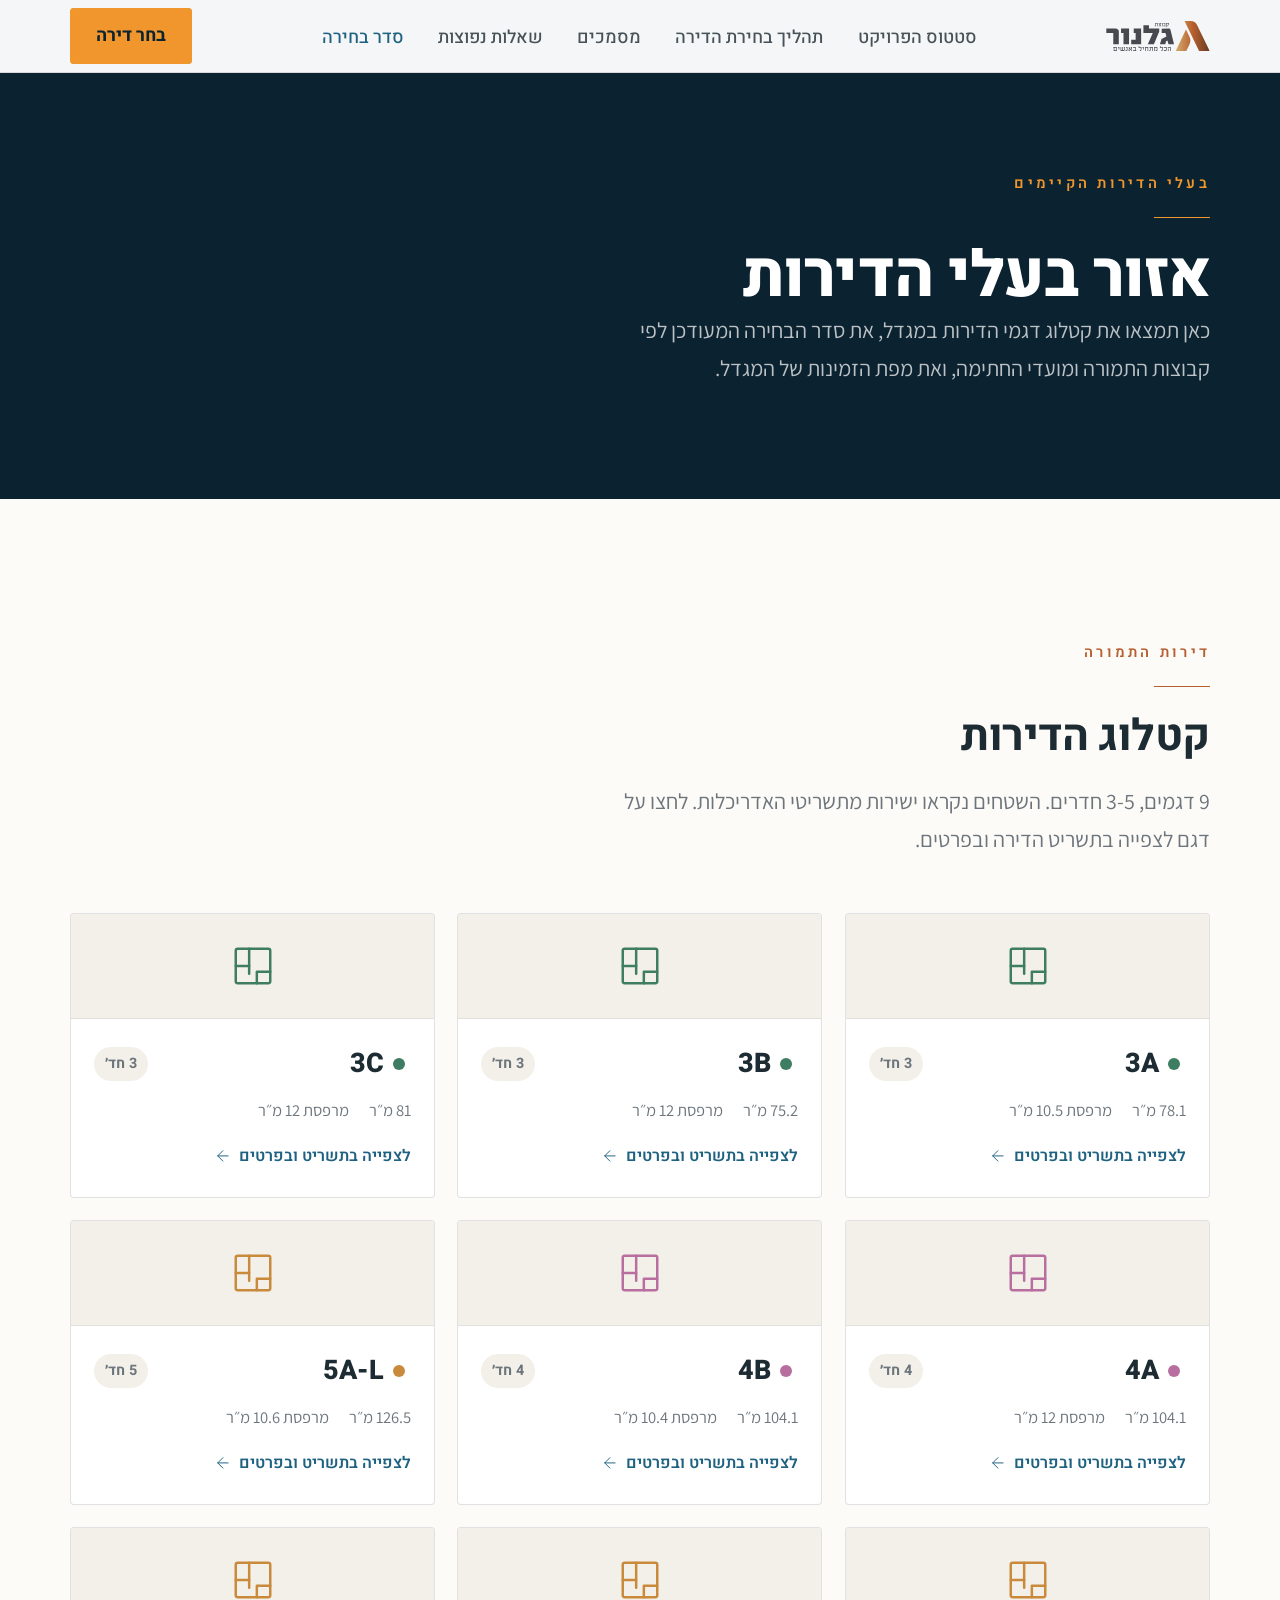
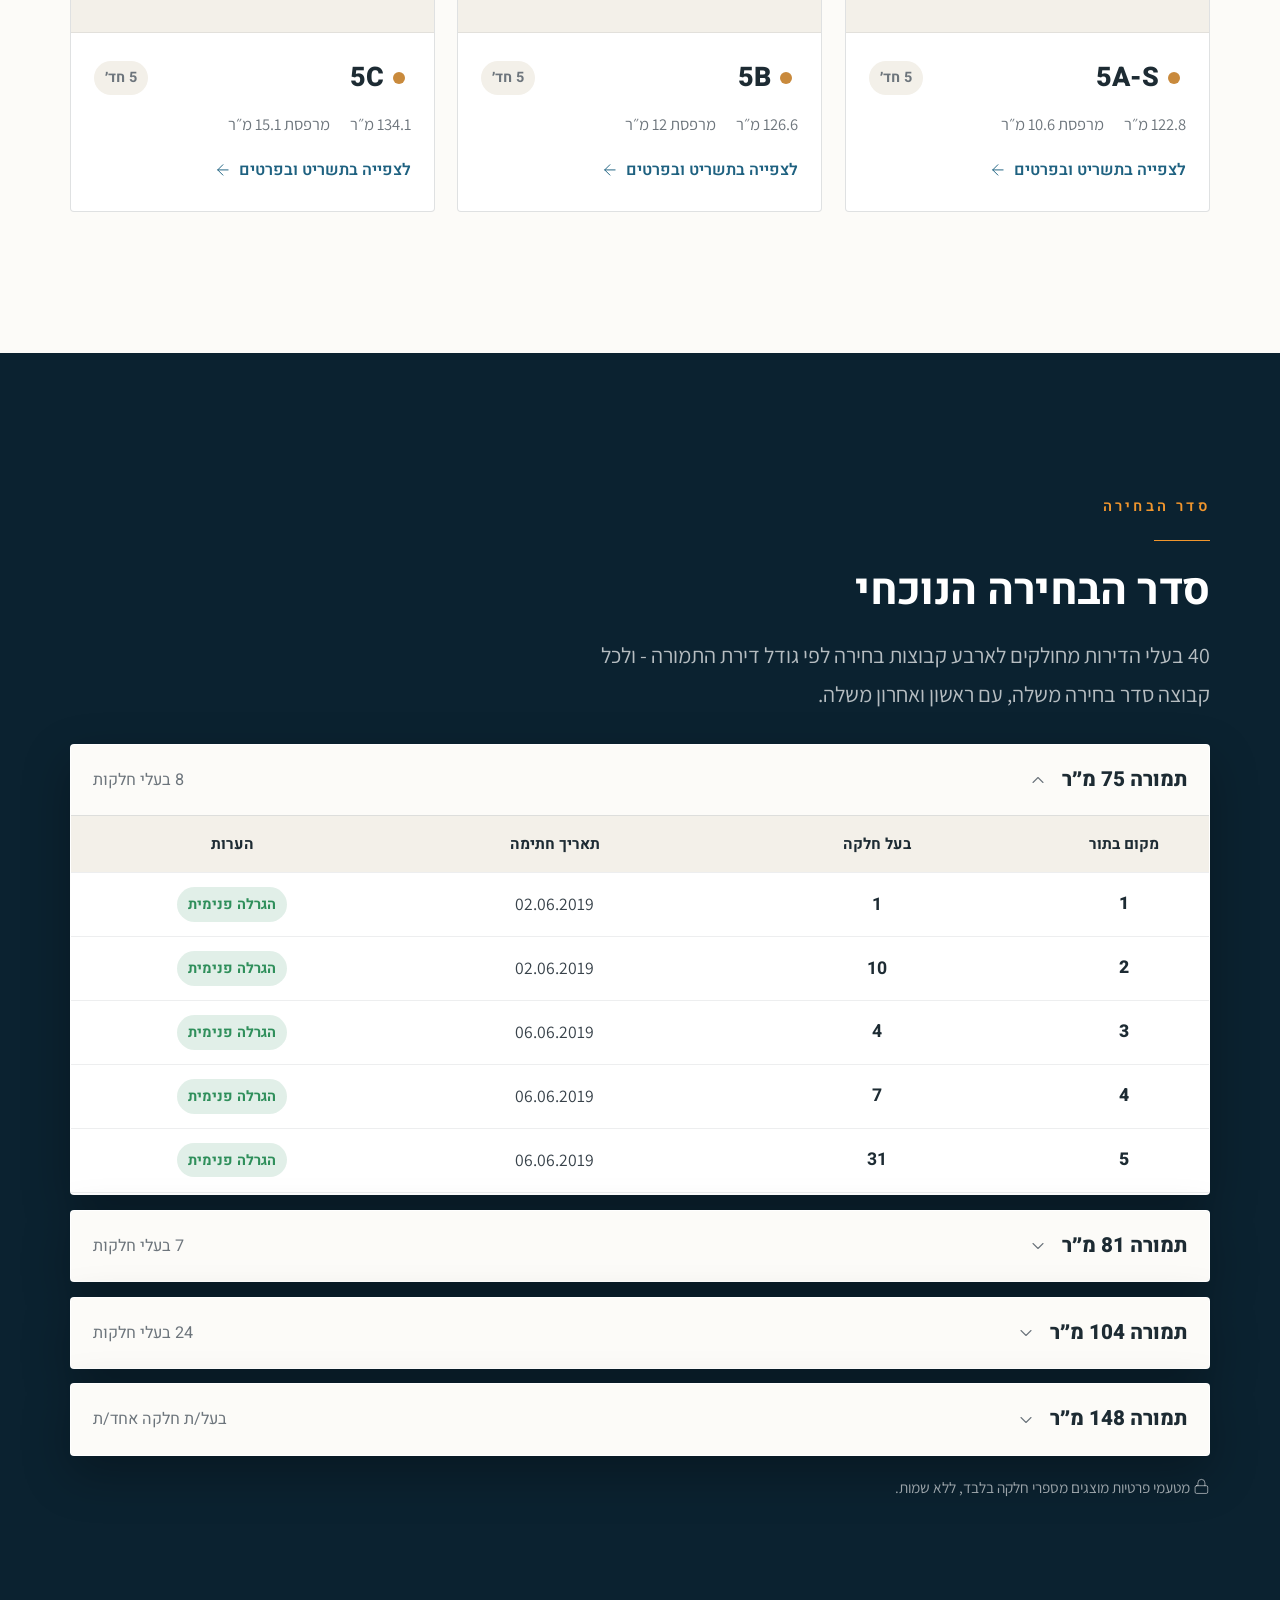
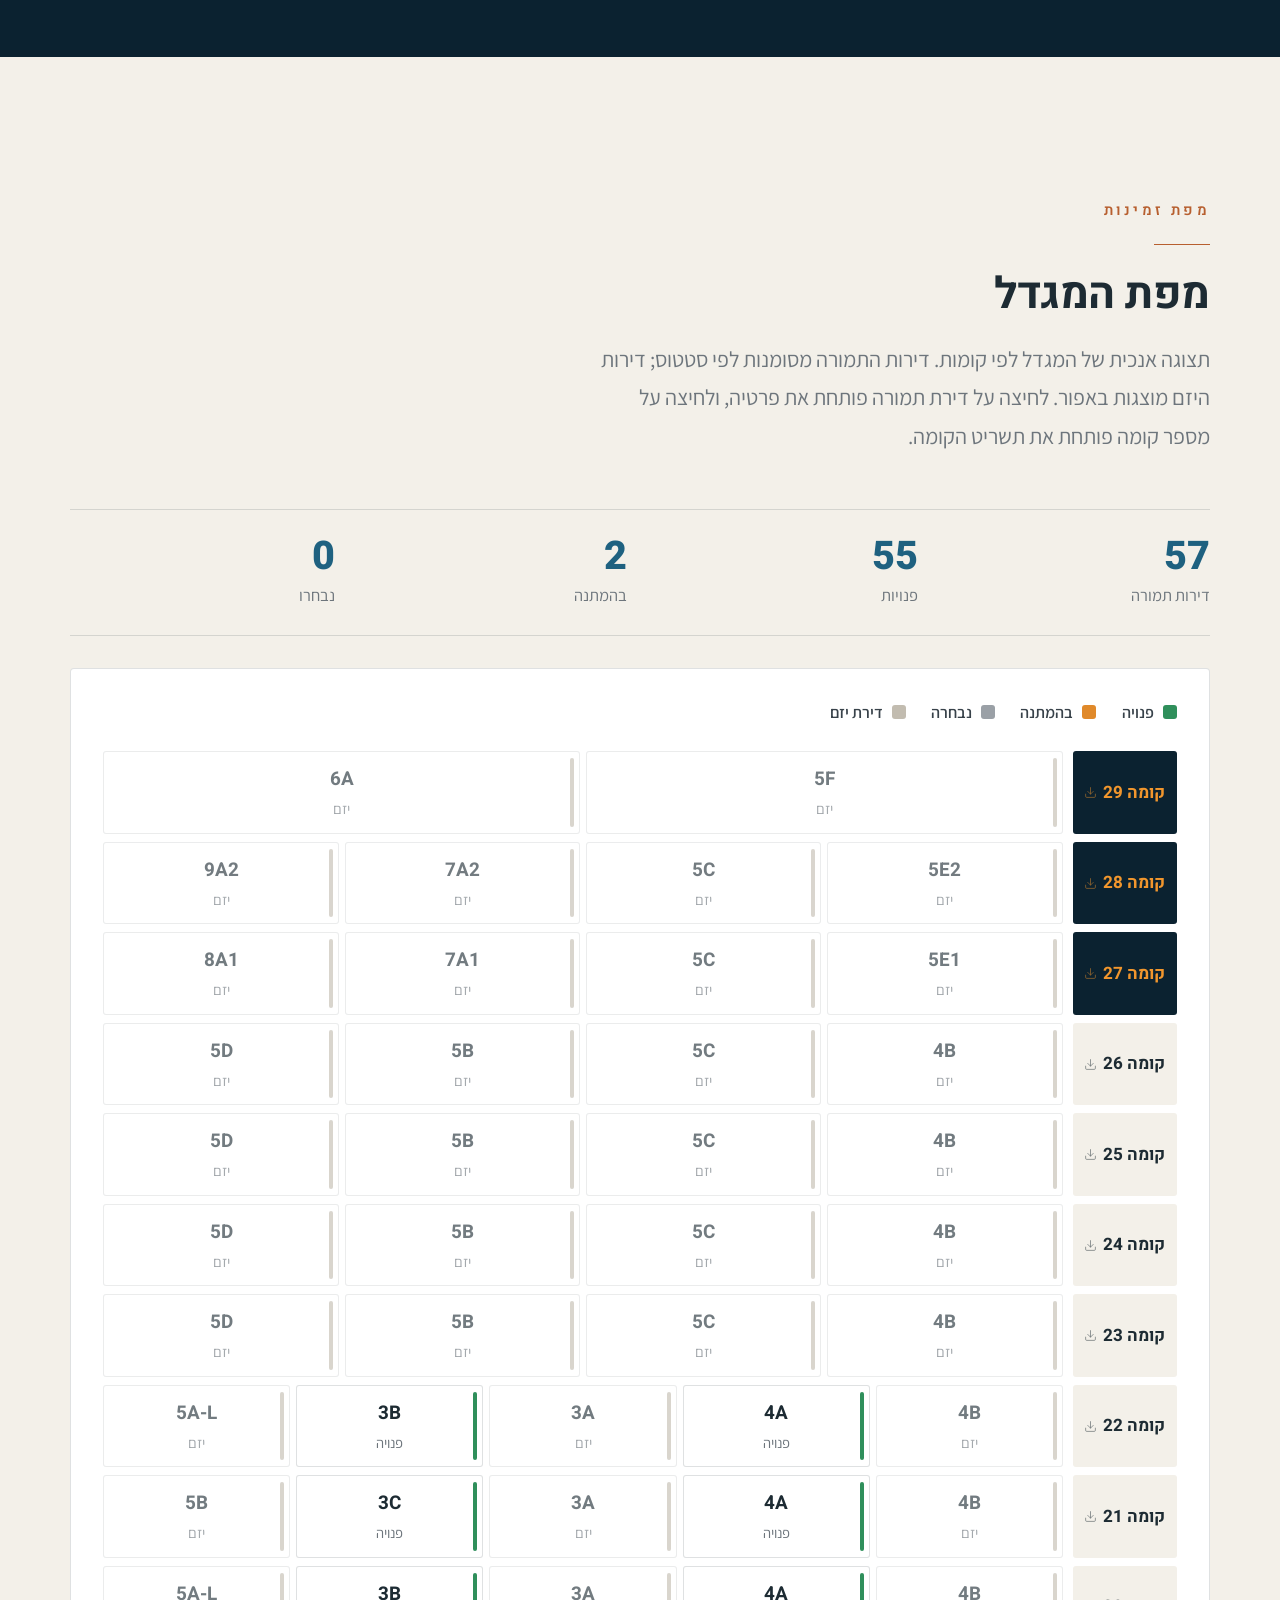
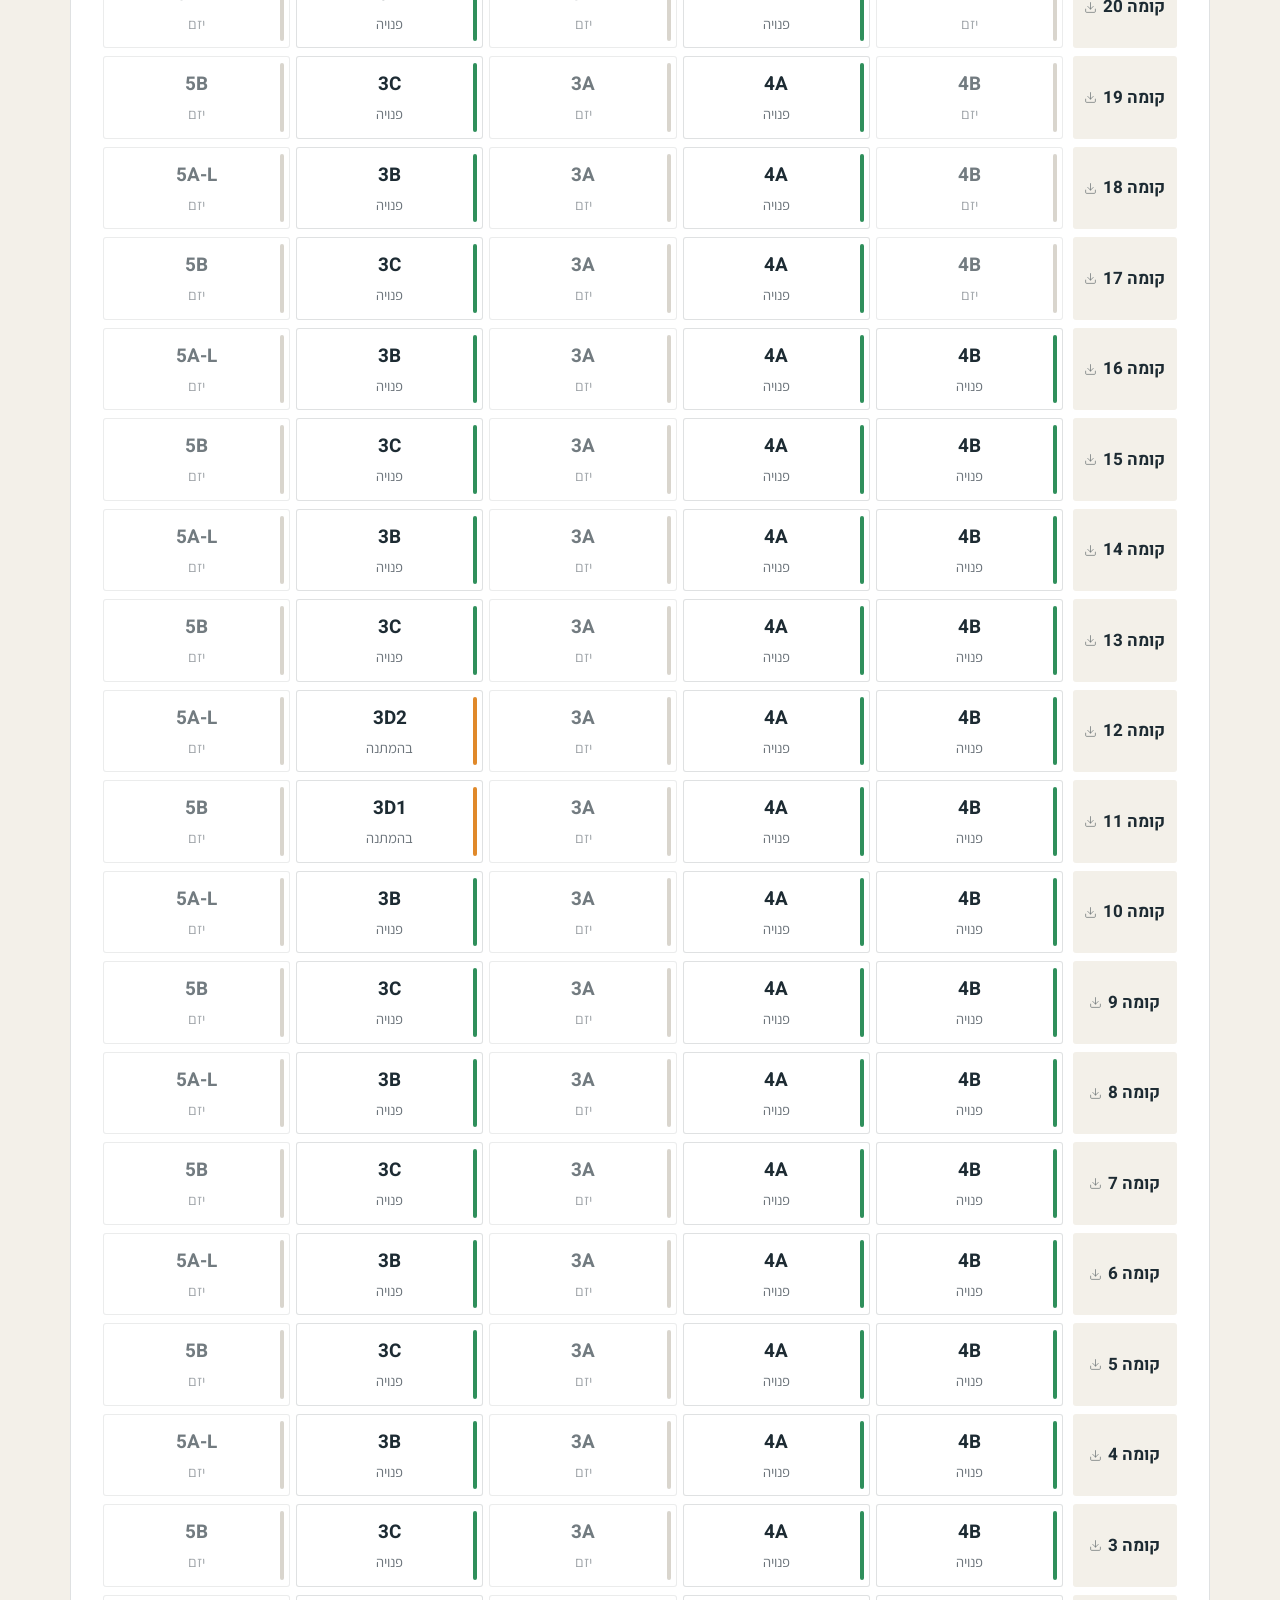
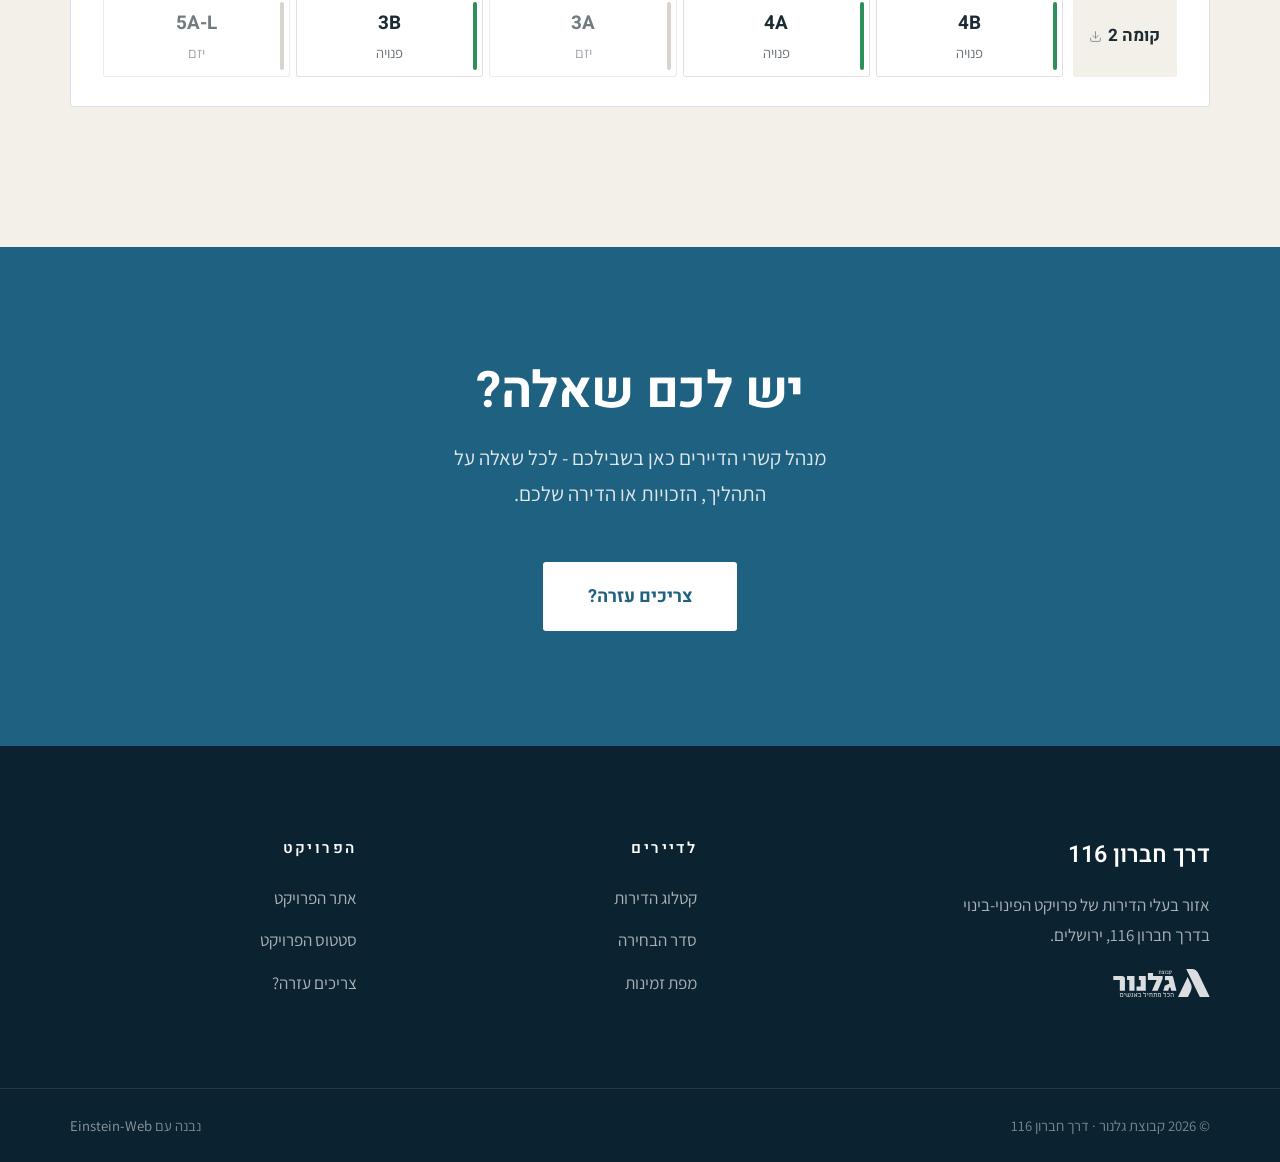
==== commit a92e5f8d: "Rebuild final skyline as dense continuous one-line cityscape" ====
--- a/residents.html
+++ b/residents.html
@@ -4,148 +4,103 @@
   <meta charset="UTF-8" />
   <meta name="viewport" content="width=device-width, initial-scale=1.0" />
   <title>אזור בעלי הדירות - דרך חברון 116 | קבוצת גלנור</title>
-  <meta name="description" content="מידע לבעלי הדירות הקיימים בפרויקט דרך חברון 116: תהליך בחירת דירת התמורה, קטלוג הדירות, סדר הבחירה, מפת זמינות ואזור אישי." />
+  <meta name="description" content="מידע לבעלי הדירות הקיימים בפרויקט דרך חברון 116: קטלוג הדירות, סדר הבחירה ומפת זמינות המגדל." />
   <meta name="robots" content="noindex" /><!-- אזור דיירים - לא לאינדוקס -->
 
   <link rel="preconnect" href="https://fonts.googleapis.com" />
   <link rel="preconnect" href="https://fonts.gstatic.com" crossorigin />
-  <link href="https://fonts.googleapis.com/css2?family=Assistant:wght@300;400;500;600;700;800&family=Heebo:wght@400;500;700;800;900&display=swap" rel="stylesheet" />
-  <link rel="stylesheet" href="assets/css/styles.css" />
-  <link rel="stylesheet" href="assets/css/portal.css" />
+  <link href="https://fonts.googleapis.com/css2?family=Assistant:wght@300;400;500;600;700&family=Heebo:wght@300;400;500;600;700;800;900&display=swap" rel="stylesheet" />
+  <link rel="stylesheet" href="assets/css/redesign.css" />
 </head>
 <body>
-  <a href="#process" class="skip">דלג לתוכן</a>
+  <a href="#catalog" class="skip">דלג לתוכן</a>
 
   <!-- ============ NAV ============ -->
-  <header class="nav">
+  <header class="nav" data-nav>
     <div class="nav__inner">
       <a class="brand" href="index.html" aria-label="דרך חברון 116 - קבוצת גלנור">
         <img class="brand__logo" src="assets/img/glanor-logo.svg" alt="קבוצת גלנור" width="117" height="36" />
       </a>
       <ul class="nav__links">
-        <li><a href="#process">התהליך</a></li>
-        <li><a href="#catalog">קטלוג דירות</a></li>
-        <li><a href="#order">סדר הבחירה</a></li>
-        <li><a href="#map">מפת זמינות</a></li>
-        <li><a href="#personal">אזור אישי</a></li>
-        <li><a href="#faq">שאלות נפוצות</a></li>
+        <li><a href="index.html#status">סטטוס הפרויקט</a></li>
+        <li><a href="index.html#process">תהליך בחירת הדירה</a></li>
+        <li><a href="index.html#docs">מסמכים</a></li>
+        <li><a href="index.html#faq">שאלות נפוצות</a></li>
+        <li><a href="#order">סדר בחירה</a></li>
       </ul>
       <div class="nav__cta">
-        <a href="index.html" class="btn btn--ghost">לאתר הפרויקט</a>
-        <button class="nav__toggle" data-nav-toggle aria-label="תפריט"></button>
+        <a href="#map" class="btn btn--orange">בחר דירה</a>
+        <button class="nav__toggle" data-nav-toggle data-icon="menu" aria-label="תפריט"></button>
       </div>
     </div>
     <nav class="nav__mobile" data-nav-mobile aria-label="תפריט נייד">
-      <a href="#process">התהליך</a><a href="#catalog">קטלוג דירות</a><a href="#order">סדר הבחירה</a>
-      <a href="#map">מפת זמינות</a><a href="#entitlements">חניה ומחסן</a><a href="#personal">אזור אישי</a>
-      <a href="#faq">שאלות נפוצות</a><a href="#verify">אימות נתונים</a><a href="index.html">לאתר הפרויקט</a>
+      <a href="index.html#status">סטטוס הפרויקט</a>
+      <a href="index.html#process">תהליך בחירת הדירה</a>
+      <a href="index.html#docs">מסמכים</a>
+      <a href="index.html#faq">שאלות נפוצות</a>
+      <a href="#order">סדר בחירה</a>
+      <a href="#map">בחר דירה</a>
     </nav>
   </header>
 
-  <!-- ============ HEADER ============ -->
-  <section class="section" style="padding-top:130px" id="process">
+  <!-- ============ PAGE HEAD — navy band ============ -->
+  <section class="sect bg-navy page-head" id="top">
     <div class="container">
-      <span class="eyebrow reveal">בעלי הדירות הקיימים</span>
-      <h1 class="reveal" style="font-size:clamp(2rem,5vw,3.2rem)">תהליך בחירת דירת התמורה</h1>
-      <p class="lead reveal">כאן תמצאו את כל המידע על המעבר לדירה החדשה: סדר הבחירה לפי מועד החתימה, קטלוג הדירות המלא, מפת הזמינות של המגדל, והאזור האישי שבו תוכלו לראות את מיקומכם בתור ואת זכאותכם.</p>
-
-      <div class="steps mt-4">
-        <div class="step reveal"><div class="step__n"></div><div><h3>חתימה על ההסכם</h3><p class="muted" style="margin:0">מועד חתימת ההסכם של כל בעל/ת דירה קובע את מיקומו בתור הבחירה - מי שחתם מוקדם יותר, בוחר מוקדם יותר.</p></div></div>
-        <div class="step reveal"><div class="step__n"></div><div><h3>קביעת סדר הבחירה</h3><p class="muted" style="margin:0">הדיירים מסודרים לפי תאריך החתימה. כאשר כמה דיירים חתמו באותו תאריך - הסדר הפנימי ביניהם נקבע בהגרלה.</p></div></div>
-        <div class="step reveal"><div class="step__n"></div><div><h3>בחירת הדירה</h3><p class="muted" style="margin:0">בהתאם לזכאות (נספח א׳) ולמיקום בתור, בוחר/ת כל דייר/ת את דגם הדירה והקומה מתוך הדירות הפנויות במפת הזמינות.</p></div></div>
-        <div class="step reveal"><div class="step__n"></div><div><h3>חניה ומחסן</h3><p class="muted" style="margin:0">כל דירת תמורה כוללת חניה תת־קרקעית אחת ומחסן בשטח מינימלי של 5 מ״ר.</p></div></div>
+      <div class="reveal">
+        <span class="eyebrow">בעלי הדירות הקיימים</span>
+        <span class="rule"></span>
+        <h1>אזור בעלי הדירות</h1>
       </div>
-    </div>
-  </section>
-
-  <!-- ============ ENTITLEMENTS (parking & storage) ============ -->
-  <section class="section--tight bg-stone" id="entitlements">
-    <div class="container">
-      <div class="grid grid--2" style="gap:20px">
-        <div class="card card--pad reveal" style="display:flex;gap:1rem;align-items:flex-start">
-          <div class="feature__icon tint-petrol" data-icon="car" style="margin:0"></div>
-          <div><h3 style="margin:0 0 .3rem">חניה תת־קרקעית</h3><p class="muted" style="margin:0">כל דירת תמורה כוללת חניה אחת בחניון התת־קרקעי של המגדל.</p></div>
-        </div>
-        <div class="card card--pad reveal" style="display:flex;gap:1rem;align-items:flex-start">
-          <div class="feature__icon tint-brown" data-icon="box" style="margin:0"></div>
-          <div><h3 style="margin:0 0 .3rem">מחסן</h3><p class="muted" style="margin:0">כל דירת תמורה כוללת מחסן אחד בשטח מינימלי של 5 מ״ר.</p></div>
-        </div>
-      </div>
+      <p class="lead reveal">כאן תמצאו את קטלוג דגמי הדירות במגדל, את סדר הבחירה המעודכן לפי קבוצות התמורה ומועדי החתימה, ואת מפת הזמינות של המגדל.</p>
     </div>
   </section>
 
   <!-- ============ CATALOG ============ -->
-  <section class="section" id="catalog">
+  <section class="sect" id="catalog">
     <div class="container">
-      <span class="eyebrow reveal">דירות התמורה</span>
-      <h2 class="reveal">קטלוג הדירות</h2>
-      <p class="lead reveal">תמהיל דירות התמורה לבעלי הדירות הקיימים, לפי הדגמים המאושרים.</p>
-      <div class="reveal mt-3" id="comp-table"></div>
-
-      <h3 class="mt-4 reveal" style="font-size:1.5rem">כל דגמי הדירות במגדל</h3>
-      <p class="muted reveal">14 דגמים, 3-6 חדרים. הלחיצו על דגם לצפייה בתשריט. השטחים נקראו ישירות מתשריטי האדריכלות.</p>
-      <div class="grid grid--3 mt-3" id="type-catalog"></div>
+      <div class="reveal">
+        <span class="eyebrow">דירות התמורה</span>
+        <span class="rule"></span>
+        <h2>קטלוג הדירות</h2>
+      </div>
+      <p class="lead reveal">9 דגמים, 3-5 חדרים. השטחים נקראו ישירות מתשריטי האדריכלות. לחצו על דגם לצפייה בתשריט הדירה ובפרטים.</p>
+      <div class="grid grid--3 mt-4" id="type-catalog" data-stagger></div>
     </div>
   </section>
 
-  <!-- ============ SELECTION ORDER ============ -->
-  <section class="section bg-stone" id="order">
+  <!-- ============ SELECTION ORDER — navy band ============ -->
+  <section class="sect bg-navy" id="order">
     <div class="container">
-      <span class="eyebrow reveal">סדר הבחירה</span>
-      <h2 class="reveal">איך נקבע מי בוחר ראשון?</h2>
-      <div class="grid grid--2 mt-2" style="gap:20px">
-        <div class="note reveal" data-icon="calendar"><div><b>לפי מועד החתימה.</b> זכות הבחירה נקבעת לפי התאריך שבו חתם כל בעל דירה על ההסכם. מי שחתם מוקדם יותר - מופיע מוקדם יותר בתור.</div></div>
-        <div class="note reveal" data-icon="info"><div><b>הגרלה בתאריך זהה.</b> אם כמה דיירים חתמו באותו תאריך, מתבצעת הגרלה הקובעת את הסדר הפנימי ביניהם.</div></div>
+      <div class="reveal">
+        <span class="eyebrow">סדר הבחירה</span>
+        <span class="rule"></span>
+        <h2>סדר הבחירה הנוכחי</h2>
+        <p class="lead" style="color:rgba(255,255,255,.7)">40 בעלי הדירות מחולקים לארבע קבוצות בחירה לפי גודל דירת התמורה - ולכל קבוצה סדר בחירה משלה, עם ראשון ואחרון משלה.</p>
       </div>
-      <h3 class="mt-4 reveal">סדר הבחירה הנוכחי</h3>
-      <div class="reveal mt-2" id="queue-table"></div>
+      <div class="reveal mt-3" id="queue-groups"></div>
     </div>
   </section>
 
   <!-- ============ AVAILABILITY MAP ============ -->
-  <section class="section" id="map">
+  <section class="sect bg-stone" id="map">
     <div class="container">
       <div class="reveal">
-        <span class="eyebrow">מפת זמינות</span><h2 style="margin-bottom:0">מפת המגדל בזמן אמת</h2>
+        <span class="eyebrow">מפת זמינות</span>
+        <span class="rule"></span>
+        <h2>מפת המגדל</h2>
       </div>
-      <p class="lead reveal mt-2">תצוגה אנכית של המגדל לפי קומות. דירות התמורה מסומנות לפי סטטוס; דירות הקבלן מוצגות באפור. לחיצה על דירת תמורה פותחת את פרטיה.</p>
-      <div class="statstrip statstrip--light mt-3 reveal" id="tower-stats" style="background:var(--paper);border:1px solid var(--line);border-radius:var(--radius-lg);padding:1.6rem 1.8rem"></div>
+      <p class="lead reveal">תצוגה אנכית של המגדל לפי קומות. דירות התמורה מסומנות לפי סטטוס; דירות היזם מוצגות באפור. לחיצה על דירת תמורה פותחת את פרטיה, ולחיצה על מספר קומה פותחת את תשריט הקומה.</p>
+      <div class="statstrip mt-4 reveal" id="tower-stats"></div>
       <div class="card card--pad mt-3 reveal" id="tower-map" style="overflow-x:auto"></div>
-      <p class="muted mt-2" style="font-size:.85rem" data-icon="info"> הסטטוסים הם נתוני הדגמה. מבנה הנתונים מוכן לעדכון ידני או לחיבור מערכת ניהול/CRM (ראו הערות בקוד).</p>
     </div>
   </section>
 
-  <!-- ============ PERSONAL AREA ============ -->
-  <section class="section bg-stone" id="personal">
-    <div class="container">
-      <div class="center reveal"><span class="eyebrow">אזור אישי</span><h2>המידע האישי שלך</h2>
-        <p class="lead center">לאחר התחברות תוכלו לראות את מיקומכם בתור, זכאותכם לפי נספח א׳, והדירה שבחרתם - באופן פרטי וחסוי.</p></div>
-      <div class="mt-3 reveal" id="personal-area"></div>
-    </div>
-  </section>
-
-  <!-- ============ FAQ ============ -->
-  <section class="section" id="faq">
-    <div class="container">
-      <span class="eyebrow reveal">שאלות נפוצות</span>
-      <h2 class="reveal">שאלות בעלי הדירות</h2>
-      <div class="faq mt-3 reveal" style="max-width:780px">
-        <details><summary>איך נקבע מיקומי בתור?</summary><p>המיקום נקבע לפי תאריך חתימת ההסכם שלך. ככל שחתמת מוקדם יותר, מיקומך בתור מוקדם יותר. אם חתמת באותו תאריך עם דיירים נוספים - הסדר ביניכם נקבע בהגרלה.</p></details>
-        <details><summary>מה כוללת דירת התמורה שלי?</summary><p>כל דירת תמורה כוללת חניה תת־קרקעית אחת ומחסן בשטח מינימלי של 5 מ״ר. שטח הדירה וזכאותך המדויקת מפורטים בנספח א׳ של ההסכם ומוצגים באזור האישי.</p></details>
-        <details><summary>מתי אבחר את הדירה שלי?</summary><p>הבחירה מתבצעת לפי הסדר בתור. כשמגיע תורך, תוכל/י לבחור מבין הדירות הפנויות מתוך מפת הזמינות, בהתאם לזכאותך.</p></details>
-        <details><summary>איך אני רואה את הפרטים האישיים שלי?</summary><p>באזור האישי שבעמוד זה, באמצעות קוד גישה אישי שתקבל/י מנציג הפרויקט. בעתיד תיפתח מערכת התחברות מאובטחת מלאה.</p></details>
-        <details><summary>האם הנתונים באתר סופיים?</summary><p>חלק מהנתונים מוצגים לצורך המחשה ובכפוף לאימות מול נספחי ההסכם. פערים ידועים בין המקורות מרוכזים בשקיפות בסעיף אימות נתונים שבתחתית העמוד.</p></details>
-      </div>
-    </div>
-  </section>
-
-  <!-- ============ DATA VERIFICATION ============ -->
-  <section class="section bg-stone" id="verify">
-    <div class="container">
-      <span class="eyebrow reveal">שקיפות נתונים</span>
-      <h2 class="reveal">אימות נתונים - לטיפול מנהל הפרויקט</h2>
-      <p class="lead reveal">להלן אי־התאמות שזוהו בין החומרים שסופקו לבין התשריטים. הנתונים לא נוחשו - כל פער מסומן עד לאימות מול מסמכי ההסכם הרשמיים.</p>
-      <div class="grid grid--2 mt-3" id="data-flags"></div>
+  <!-- ============ FINAL CTA ============ -->
+  <section class="cta-band">
+    <div class="container reveal">
+      <h2>יש לכם שאלה?</h2>
+      <p>מנהל קשרי הדיירים כאן בשבילכם - לכל שאלה על התהליך, הזכויות או הדירה שלכם.</p>
+      <a href="index.html#help" class="btn btn--cta-invert">צריכים עזרה?</a>
     </div>
   </section>
 
@@ -153,22 +108,21 @@
   <footer class="footer">
     <div class="container footer__grid">
       <div>
-        <a class="brand" href="index.html" style="margin-bottom:1rem">
-          <span class="brand__mark" style="background:var(--orange);color:var(--brown)">ד</span>
-          <span class="brand__name" style="color:#fff">דרך חברון 116</span>
-        </a>
-        <p style="max-width:34ch">אזור בעלי הדירות. המידע האישי חסוי ומוגן.</p>
-        <div style="display:flex;align-items:center;gap:.7rem;margin-top:.2rem">
-          <span class="brand__credit" style="color:rgba(255,255,255,.6)">מבית</span>
-          <img class="brand__logo logo-on-dark" src="assets/img/glanor-logo.svg" alt="קבוצת גלנור" style="height:32px" />
+        <span class="brand-name">דרך חברון 116</span>
+        <p style="max-width:34ch">אזור בעלי הדירות של פרויקט הפינוי-בינוי בדרך חברון 116, ירושלים.</p>
+        <div style="display:flex;align-items:center;gap:.7rem;margin-top:.6rem">
+          <img class="logo-on-dark" src="assets/img/glanor-logo.svg" alt="קבוצת גלנור" loading="lazy" />
         </div>
       </div>
-      <div><h4>קישורים</h4><ul>
-        <li><a href="#process">התהליך</a></li><li><a href="#catalog">קטלוג דירות</a></li>
-        <li><a href="#map">מפת זמינות</a></li><li><a href="#personal">אזור אישי</a></li>
+      <div><h4>לדיירים</h4><ul>
+        <li><a href="#catalog">קטלוג הדירות</a></li>
+        <li><a href="#order">סדר הבחירה</a></li>
+        <li><a href="#map">מפת זמינות</a></li>
       </ul></div>
       <div><h4>הפרויקט</h4><ul>
-        <li><a href="index.html">אתר הפרויקט</a></li><li><a href="index.html#contact">צור קשר</a></li>
+        <li><a href="index.html">אתר הפרויקט</a></li>
+        <li><a href="index.html#status">סטטוס הפרויקט</a></li>
+        <li><a href="index.html#help">צריכים עזרה?</a></li>
       </ul></div>
     </div>
     <div class="footer__bar"><div class="container" style="display:flex;flex-wrap:wrap;justify-content:space-between;gap:.6rem;width:100%">
@@ -181,25 +135,18 @@
   <script src="assets/js/data/models.js"></script>
   <script src="assets/js/data/tower.js"></script>
   <script src="assets/js/data/residents.js"></script>
+  <script src="assets/js/data/order.js"></script>
   <!-- ui -->
   <script src="assets/js/ui/common.js"></script>
   <script src="assets/js/ui/residents-ui.js"></script>
   <script>
-    document.querySelectorAll('[data-icon]').forEach(function (n) { n.insertAdjacentHTML('afterbegin', DH.ui.icon(n.getAttribute('data-icon')) + ' '); });
-    // "last updated" from project.js → lastUpdated
-    (function () {
-      var d = DH.project.lastUpdated ? DH.ui.fmtDate(DH.project.lastUpdated) : '';
-      document.querySelectorAll('[data-updated]').forEach(function (n) { n.textContent = 'עודכן לאחרונה: ' + d; });
-    })();
-    DH.renderCompTable('#comp-table');
     DH.renderTypeCatalog('#type-catalog');
-    DH.renderQueue('#queue-table');
+    DH.renderSelectionOrder('#queue-groups');
     DH.renderTowerStats('#tower-stats');
     DH.renderTowerMap('#tower-map');
-    DH.renderPersonalArea('#personal-area');
-    DH.renderDataFlags('#data-flags');
-    // initChrome() runs automatically on DOMContentLoaded (after this inline
-    // script), so it observes the dynamically-rendered .reveal nodes above.
+    // initChrome() (common.js) runs on DOMContentLoaded and observes the
+    // dynamically-rendered .reveal nodes above.
   </script>
+  <script src="assets/js/ui/redesign.js"></script>
 </body>
 </html>
--- a/assets/css/redesign.css
+++ b/assets/css/redesign.css
@@ -0,0 +1,952 @@
+/* =============================================================================
+ * Derech Hevron 116 — main site visual layer (route: /index.html)
+ * -----------------------------------------------------------------------------
+ * Promoted from the redesign concept on 2026-08-13: this file replaces
+ * styles.css/portal.css on the front page. Same behaviour hooks (common.js), new
+ * visual language: editorial, premium, image-forward, few containers.
+ *
+ * Fonts: Frank Ruhl Libre (display serif) · Heebo (numbers/UI) · Assistant (body)
+ * ========================================================================== */
+
+:root {
+  /* --- Color tokens --------------------------------------------------------- */
+  --r-navy:        #12303f;              /* deep petrol-navy (brand-derived)   */
+  --r-navy-deep:   #0b2230;              /* darkest band                       */
+  --r-petrol:      #1e6180;              /* brand primary — the ONE CTA color  */
+  --r-petrol-dark: #174e67;
+  --r-orange:      #f1962d;              /* warm highlight, used sparingly     */
+  --r-terra:       #b75f2f;              /* eyebrow / rule accent              */
+  --r-paper:       #fcfbf8;
+  --r-stone:       #f3f0e9;
+  --r-ink:         #1d2b33;
+  --r-text:        #38424a;
+  --r-muted:       #6d757c;
+
+  /* status colors (kept from portal: blue done / orange now / gray future) */
+  --r-st-done:     #1e6180;
+  --r-st-now:      #d97f21;
+  --r-st-future:   #9aa0a6;
+
+  /* --- Lines ---------------------------------------------------------------- */
+  --r-hair:        rgba(29, 43, 51, .14);
+  --r-hair-soft:   rgba(29, 43, 51, .08);
+  --r-hair-dark:   rgba(255, 255, 255, .18);
+  --r-hair-dark-soft: rgba(255, 255, 255, .10);
+
+  /* --- Type scale ----------------------------------------------------------- */
+  --r-f-display:   clamp(2.9rem, 7vw, 5rem);        /* ~80px hero            */
+  --r-f-h2:        clamp(1.9rem, 3.4vw, 2.5rem);    /* ~40px section         */
+  --r-f-h3:        1.3rem;
+  --r-f-body:      1.15rem;                          /* ~20.7px at 18px root  */
+  --r-f-small:     1rem;
+
+  /* --- Space / layout ------------------------------------------------------- */
+  --r-maxw:        1220px;
+  --r-narrow:      780px;
+  --r-sect:        clamp(5rem, 11vw, 9.5rem);
+  --r-sect-sm:     clamp(3.4rem, 7vw, 6rem);
+  --r-radius:      3px;                              /* near-sharp, editorial */
+  --r-radius-img:  4px;
+
+  /* --- Motion --------------------------------------------------------------- */
+  --r-fast:        .2s;
+  --r-slow:        .7s;
+  --r-ease:        cubic-bezier(.22, .61, .36, 1);
+
+  --r-nav-h:       72px;
+}
+
+/* ---- Reset / base ---------------------------------------------------------- */
+* { box-sizing: border-box; }
+/* larger base type — the audience is mostly older residents */
+html { scroll-behavior: smooth; font-size: 112.5%; }
+@media (prefers-reduced-motion: reduce) { html { scroll-behavior: auto; } }
+[id] { scroll-margin-top: 96px; }
+
+body {
+  margin: 0;
+  font-family: 'Assistant', system-ui, sans-serif;
+  font-size: var(--r-f-body);
+  line-height: 1.75;
+  color: var(--r-text);
+  background: var(--r-paper);
+  -webkit-font-smoothing: antialiased;
+  text-rendering: optimizeLegibility;
+}
+::selection { background: var(--r-petrol); color: #fff; }
+
+h1, h2, h3, h4 { font-family: 'Heebo', sans-serif; color: var(--r-ink); margin: 0; }
+h1 { font-size: calc(var(--r-f-display) * var(--r-type-scale, 1)); font-weight: 800; line-height: 1.06; letter-spacing: -.02em; }
+h2 { font-size: calc(var(--r-f-h2) * var(--r-type-scale, 1)); font-weight: 700; line-height: 1.12; margin-bottom: .5em; letter-spacing: -.01em; }
+h3 { font-size: var(--r-f-h3); font-weight: 700; line-height: 1.3; margin-bottom: .35em; }
+p  { margin: 0 0 1em; max-width: 62ch; }
+a  { color: var(--r-petrol); text-decoration: none; }
+img { max-width: 100%; display: block; }
+
+/* Thin, airy icon system: CSS stroke-width beats the SVG attribute (2 → 1.3) */
+svg { width: 1.1em; height: 1.1em; vertical-align: -.125em; stroke-width: 1.3; }
+
+:focus-visible { outline: 2px solid var(--r-terra); outline-offset: 3px; border-radius: 2px; }
+
+.container { max-width: var(--r-maxw); margin-inline: auto; padding-inline: clamp(20px, 4vw, 40px); }
+.container--narrow { max-width: var(--r-narrow); }
+.sect { padding-block: calc(var(--r-sect) * var(--r-space-scale, 1)); position: relative; }
+.sect--sm { padding-block: calc(var(--r-sect-sm) * var(--r-space-scale, 1)); position: relative; }
+.bg-stone { background: var(--r-stone); }
+.bg-tint { background: #e9f1f5; }
+.bg-navy { background: var(--r-navy-deep); color: rgba(255,255,255,.82); }
+.bg-navy h2, .bg-navy h3 { color: #fff; }
+.bg-navy p { color: rgba(255,255,255,.78); }
+
+/* subtle architectural grid texture, fading out toward the side edges */
+.bg-grid { position: relative; background-color: var(--r-stone); }
+.bg-grid::before {
+  content: ''; position: absolute; inset: 0; pointer-events: none;
+  background-image:
+    repeating-linear-gradient(90deg, var(--r-hair-soft) 0 1px, transparent 1px 84px),
+    repeating-linear-gradient(0deg,  var(--r-hair-soft) 0 1px, transparent 1px 84px);
+  -webkit-mask-image: linear-gradient(to left, transparent 0%, #000 22%, #000 78%, transparent 100%);
+  mask-image: linear-gradient(to left, transparent 0%, #000 22%, #000 78%, transparent 100%);
+}
+
+/* ---- Editorial accents ----------------------------------------------------- */
+.eyebrow {
+  display: block; font-family: 'Heebo', sans-serif; font-weight: 600;
+  font-size: .82rem; letter-spacing: .22em; color: var(--r-terra);
+  margin-bottom: 1.1rem;
+}
+.bg-navy .eyebrow { color: var(--r-orange); }
+
+/* thin animated rule under eyebrows — grows in when the block reveals */
+.rule {
+  display: block; width: 56px; height: 1px; background: var(--r-terra);
+  margin-bottom: 1.4rem; transform: scaleX(0); transform-origin: right;
+  transition: transform var(--r-slow) var(--r-ease) .15s;
+}
+.reveal.in .rule, .in .rule { transform: scaleX(1); }
+.bg-navy .rule { background: var(--r-orange); }
+
+/* oversized ghost section numbers (decorative) */
+.sec-num {
+  position: absolute; top: clamp(1rem, 3vw, 4rem); inset-inline-end: -0.08em; inset-inline-start: auto;
+  font-family: 'Heebo', sans-serif; font-weight: 900; line-height: 1;
+  font-size: var(--r-num-size, clamp(15rem, 48vw, 44rem));
+  color: var(--r-num-color, rgba(241, 150, 45, .14));
+  pointer-events: none; user-select: none; z-index: 0;
+}
+/* even sections: number enters from the opposite side */
+.sec-num--alt { inset-inline-end: auto; inset-inline-start: -0.08em; }
+.sect, .sect--sm { overflow-x: clip; }
+.bg-navy .sec-num { color: rgba(255, 255, 255, .12); }
+
+/* icon variant: a giant thin-stroke icon representing the section */
+.sec-num--icon { color: var(--r-num-color, rgba(241, 150, 45, .3)); line-height: 0; }
+.sec-num--icon svg { width: .8em; height: .8em; display: block; stroke-width: .4; }
+.bg-navy .sec-num--icon { color: rgba(255, 255, 255, .2); }
+.sect > .container, .sect--sm > .container { position: relative; z-index: 1; }
+
+.lead { font-size: 1.22rem; color: var(--r-muted); max-width: 56ch; }
+.center { text-align: center; }
+.center .lead, .center p { margin-inline: auto; }
+.center .rule { margin-inline: auto; transform-origin: center; }
+.muted { color: var(--r-muted); }
+.hidden { display: none !important; }
+.mt-1 { margin-top: .5rem; } .mt-2 { margin-top: 1rem; } .mt-3 { margin-top: 1.75rem; } .mt-4 { margin-top: 3rem; }
+
+.disclaimer {
+  font-size: .84rem; color: var(--r-muted);
+  border-inline-start: 2px solid var(--r-hair); padding-inline-start: .9rem; max-width: 68ch;
+}
+.bg-navy .disclaimer { border-color: var(--r-hair-dark); color: rgba(255,255,255,.55); }
+
+/* =============================================================================
+ * BUTTON HIERARCHY — one dominant primary (Personal Area), everything else quiet
+ * ========================================================================== */
+.btn {
+  display: inline-flex; align-items: center; justify-content: center; gap: .6rem;
+  cursor: pointer; font-family: 'Heebo', sans-serif; font-weight: 600; font-size: 1rem;
+  padding: .85rem 1.7rem; border-radius: var(--r-radius); border: 1px solid transparent;
+  transition: background-color var(--r-fast) ease, color var(--r-fast) ease,
+              border-color var(--r-fast) ease, box-shadow var(--r-fast) ease;
+  min-height: 48px;
+}
+.btn svg { width: 1.05em; height: 1.05em; }
+.btn:active { transform: translateY(1px); }
+
+/* PRIMARY — האזור האישי שלי (only) */
+.btn--primary {
+  background: var(--r-petrol); color: #fff; font-weight: 700;
+  padding: .95rem 2.1rem; letter-spacing: .01em;
+}
+.btn--primary:hover { background: var(--r-petrol-dark); }
+.btn--primary:focus-visible { outline-color: var(--r-orange); }
+
+/* secondary: quiet outline */
+.btn--outline { background: transparent; color: var(--r-ink); border-color: var(--r-hair); }
+.btn--outline:hover { border-color: var(--r-ink); }
+.btn--outline-light { background: transparent; color: #fff; border-color: var(--r-hair-dark); }
+.btn--outline-light:hover { border-color: #fff; }
+/* orange CTA — "בחירת דירה" (leads to the tower map) */
+.btn--orange { background: var(--r-orange); color: var(--r-navy-deep); font-weight: 700; border-color: var(--r-orange); }
+.btn--orange:hover { background: #e0892a; border-color: #e0892a; transform: translateY(-2px); box-shadow: 0 8px 22px rgba(11,34,48,.25); }
+.btn--orange:focus-visible { outline-color: var(--r-petrol); }
+
+/* tertiary: text link with arrow */
+.link-arrow {
+  display: inline-flex; align-items: center; gap: .45rem; cursor: pointer;
+  font-family: 'Heebo', sans-serif; font-weight: 600; font-size: .95rem; color: var(--r-petrol);
+  border-bottom: 1px solid transparent; transition: border-color var(--r-fast) ease;
+}
+.link-arrow:hover { border-color: var(--r-petrol); }
+
+/* =============================================================================
+ * NAV — minimal bar, transparent over hero, solid after scroll
+ * ========================================================================== */
+.nav { position: fixed; inset: 0 0 auto 0; z-index: 50; background: rgba(255, 255, 255, .96); backdrop-filter: blur(14px); border-bottom: 1px solid var(--r-hair); }
+.nav__inner { max-width: var(--r-maxw); margin-inline: auto; padding-inline: clamp(20px, 4vw, 40px); height: var(--r-nav-h); display: flex; align-items: center; justify-content: space-between; gap: 1.5rem; }
+.brand { display: flex; align-items: center; cursor: pointer; }
+.brand__logo { height: 32px; width: auto; display: block; }
+
+.nav__links { display: none; gap: 1.9rem; align-items: center; list-style: none; margin: 0; padding: 0; }
+.nav__links a { font-family: 'Heebo', sans-serif; font-weight: 500; font-size: 1rem; color: var(--r-ink); transition: color var(--r-fast) ease, opacity var(--r-fast) ease; opacity: .8; }
+.nav__links a:hover, .nav__links a.is-active { color: var(--r-petrol); opacity: 1; }
+
+.nav__cta { display: flex; align-items: center; gap: .6rem; }
+.nav__cta .btn { padding: .6rem 1.4rem; min-height: 48px; font-size: 1rem; }
+.nav__toggle { display: inline-grid; place-items: center; width: 48px; height: 48px; border-radius: var(--r-radius); border: 1px solid var(--r-hair); background: transparent; cursor: pointer; color: var(--r-ink); }
+.nav__toggle svg { width: 26px; height: 26px; }
+@media (min-width: 1060px) { .nav__links { display: flex; } .nav__toggle { display: none; } }
+
+.nav__mobile { display: none; background: #fff; border-bottom: 1px solid var(--r-hair); padding: .8rem clamp(20px, 4vw, 40px) 1.2rem; }
+.nav__mobile.open { display: block; }
+.nav__mobile a { display: block; padding: .75rem 0; font-family: 'Heebo', sans-serif; font-weight: 500; color: var(--r-ink); border-bottom: 1px solid var(--r-hair-soft); }
+.nav__mobile a:last-child { border-bottom: 0; color: var(--r-petrol); font-weight: 700; }
+
+/* =============================================================================
+ * HERO — full-bleed rendering, giant serif headline
+ * ========================================================================== */
+.hero {
+  position: relative; min-height: 100svh; display: flex; flex-direction: column;
+  justify-content: flex-end; overflow: hidden; color: #fff;
+  /* "פנורמה קולנועית": sky-extended wide evening rendering behind a navy scrim */
+  background:
+    linear-gradient(180deg, rgba(11, 34, 48, .42) 0%, rgba(11, 34, 48, .55) 45%, rgba(8, 26, 37, .94) 100%),
+    url('../img/renders/tower-evening-wide.jpg') center 30% / cover no-repeat var(--r-navy-deep);
+}
+/* mobile: the portrait rendering fits tall screens better than the wide one */
+@media (max-width: 767px) {
+  .hero {
+    background:
+      linear-gradient(180deg, rgba(13, 38, 52, .62) 0%, rgba(8, 26, 37, .93) 82%),
+      url('../img/renders/tower-evening.jpg') center 30% / cover no-repeat var(--r-navy-deep);
+  }
+}
+.hero .ctas .btn--orange { min-width: min(320px, 80vw); justify-content: center; padding-inline: 2.5rem; }
+.hero__content { position: relative; z-index: 1; padding-top: calc(var(--r-nav-h) + 3rem); padding-bottom: clamp(2.5rem, 6vh, 5rem); text-align: center; }
+.hero h1, .hero .sub { margin-inline: auto; }
+.hero .ctas { justify-content: center; }
+.hero .kicker {
+  display: inline-flex; align-items: center; gap: .6rem;
+  font-family: 'Heebo', sans-serif; font-weight: 600; font-size: .82rem; letter-spacing: .24em;
+  color: rgba(255,255,255,.85);
+}
+.hero h1 { color: #fff; margin-top: 1.2rem; max-width: 14ch; }
+.hero .sub { font-size: clamp(1.05rem, 1.6vw, 1.25rem); color: rgba(255,255,255,.85); max-width: 52ch; margin-top: 1.4rem; }
+.hero .ctas { display: flex; flex-wrap: wrap; align-items: center; gap: 1rem; }
+.hero__cta-block { display: inline-flex; flex-direction: column; gap: 1.2rem; margin-top: 2.2rem; }
+.hero .ctas--meta { justify-content: space-between; width: 100%; }
+
+.status-pill {
+  display: inline-flex; align-items: center; gap: .5rem;
+  font-family: 'Heebo', sans-serif; font-weight: 600; font-size: .88rem;
+  color: rgba(255,255,255,.9); border: 1px solid var(--r-hair-dark);
+  border-radius: 999px; padding: .45rem 1.1rem;
+}
+.status-pill::before { content: ''; width: 7px; height: 7px; border-radius: 50%; background: var(--r-orange); }
+.updated { font-size: .85rem; color: rgba(255,255,255,.75); display: inline-flex; align-items: center; gap: .45rem; }
+.updated svg { color: rgba(255,255,255,.75); }
+
+/* stat band along the hero's lower edge — numbers on the image, no cards */
+.hero__stats {
+  position: relative; z-index: 1; border-top: 1px solid var(--r-hair-dark-soft);
+  display: grid; grid-template-columns: repeat(3, 1fr);
+  max-width: var(--r-maxw); margin-inline: auto; width: 100%;
+  padding-inline: clamp(20px, 4vw, 40px);
+}
+.hero__stat { padding: 1.4rem 0 2rem; text-align: center; }
+.hero__stat + .hero__stat { border-inline-start: 1px solid var(--r-hair-dark-soft); }
+.hero__stat b { display: block; font-family: 'Heebo', sans-serif; font-weight: 800; font-size: clamp(1.9rem, 4vw, 3rem); line-height: 1.1; color: #fff; }
+.hero__stat small { font-size: .85rem; color: rgba(255,255,255,.65); letter-spacing: .06em; font-family: 'Heebo', sans-serif; }
+
+/* =============================================================================
+ * ACTION BOARD — editorial index, no cards: numbers + hairlines
+ * ========================================================================== */
+.actions { display: grid; grid-template-columns: 1fr; }
+@media (min-width: 700px)  { .actions { grid-template-columns: 1fr 1fr; column-gap: clamp(2rem, 5vw, 4.5rem); } }
+@media (min-width: 1060px) { .actions { grid-template-columns: repeat(4, 1fr); column-gap: clamp(1.6rem, 3vw, 3rem); } }
+.action {
+  display: flex; flex-direction: column; gap: .55rem; padding: 1.8rem 0 2rem;
+  border-top: 1px solid var(--r-hair); color: var(--r-text); cursor: pointer;
+  transition: transform var(--r-fast) var(--r-ease), border-color var(--r-fast) ease;
+}
+.action:hover { transform: translateY(-6px); border-top-color: var(--r-petrol); }
+.action__n { font-family: 'Heebo', sans-serif; font-weight: 300; font-size: .9rem; letter-spacing: .18em; color: var(--r-muted); }
+.action svg.action__icon { width: 42px; height: 42px; color: var(--r-petrol); stroke-width: 1.1; margin-top: .4rem; }
+.action h3 { font-size: 1.18rem; margin: .5rem 0 0; }
+.action p { font-size: .95rem; color: var(--r-muted); margin: 0; }
+.action .go { margin-top: auto; padding-top: .8rem; color: var(--r-petrol); font-family: 'Heebo', sans-serif; font-weight: 600; font-size: .9rem; display: inline-flex; align-items: center; gap: .4rem; }
+@media (prefers-reduced-motion: reduce) { .action:hover { transform: none; } }
+
+/* =============================================================================
+ * TIMELINE — thin line, open typography, no boxes
+ * ========================================================================== */
+.status-grid { display: grid; grid-template-columns: 1fr; gap: clamp(2.5rem, 6vw, 5rem); align-items: start; }
+@media (min-width: 960px) { .status-grid { grid-template-columns: 1.5fr 1fr; } }
+
+.timeline { list-style: none; margin: 0; padding: 0; }
+.tl-item { display: grid; grid-template-columns: 26px 1fr; gap: 1.3rem; position: relative; padding-bottom: 2.2rem; }
+.tl-item:last-child { padding-bottom: 0; }
+.tl-item::before { content: ''; position: absolute; top: 26px; bottom: 0; inset-inline-start: 12px; width: 1px; background: var(--r-hair); }
+.tl-item:last-child::before { display: none; }
+.tl-dot { width: 26px; height: 26px; border-radius: 50%; border: 1px solid var(--r-hair); background: var(--r-paper); z-index: 1; display: grid; place-items: center; }
+.tl-dot::after { content: ''; width: 8px; height: 8px; border-radius: 50%; background: var(--r-st-future); opacity: .45; }
+.tl-item.done .tl-dot::after { background: var(--r-st-done); opacity: 1; }
+.tl-item.now .tl-dot { border-color: var(--r-st-now); }
+.tl-item.now .tl-dot::after { background: var(--r-st-now); opacity: 1; }
+.tl-body h3 { font-size: 1.2rem; display: flex; align-items: baseline; gap: .8rem; flex-wrap: wrap; margin-bottom: .3rem; }
+.tl-body p { font-size: .98rem; color: var(--r-muted); margin: 0; max-width: 58ch; }
+.tl-status { font-family: 'Heebo', sans-serif; font-weight: 600; font-size: .88rem; letter-spacing: .1em; }
+.tl-status.now { color: var(--r-st-now); }
+.tl-status.future { color: var(--r-st-future); }
+.tl-status.done { color: var(--r-st-done); }
+
+/* updates — simple hairline list */
+.updates h3 { font-size: 1.05rem; letter-spacing: .02em; }
+.update { padding: 1.2rem 0; border-top: 1px solid var(--r-hair); }
+.update:last-of-type { border-bottom: 1px solid var(--r-hair); }
+.update time { font-family: 'Heebo', sans-serif; font-weight: 600; font-size: .9rem; letter-spacing: .12em; color: var(--r-terra); display: block; margin-bottom: .2rem; }
+.update h3 { font-size: 1.02rem; margin-bottom: .15rem; }
+.update p { font-size: .92rem; color: var(--r-muted); margin: 0; }
+.updates__icon { margin-top: 2.4rem; display: flex; justify-content: center; color: rgba(241, 150, 45, .3); line-height: 0; }
+.updates__icon svg { width: clamp(14rem, 24vw, 22rem); height: auto; stroke-width: .5; }
+
+/* FAQ mark below the accordion */
+.faq__icon { margin-top: 2.6rem; display: flex; justify-content: center; color: rgba(241, 150, 45, .3); line-height: 0; }
+.faq__icon svg { width: clamp(9rem, 14vw, 13rem); height: auto; stroke-width: .5; }
+
+/* draw-on entrance: strokes trace themselves in like a sketch */
+.icon-draw svg :is(path, rect, circle) {
+  stroke-dasharray: 1; stroke-dashoffset: 1;
+  transition: stroke-dashoffset 1.3s var(--r-ease);
+}
+.icon-draw svg :is(path, rect, circle):nth-child(2) { transition-delay: .9s; }
+.icon-draw svg :is(path, rect, circle):nth-child(3) { transition-delay: 1.7s; }
+.icon-draw svg :is(path, rect, circle):nth-child(4) { transition-delay: 2.5s; }
+.icon-draw.in svg :is(path, rect, circle) { stroke-dashoffset: 0; }
+@media (prefers-reduced-motion: reduce) {
+  .icon-draw svg :is(path, rect, circle) { stroke-dasharray: none; stroke-dashoffset: 0; transition: none; }
+}
+
+/* =============================================================================
+ * PROCESS — the dark navy statement section
+ * ========================================================================== */
+.flow { display: grid; grid-template-columns: 1fr; gap: 0; counter-reset: flow; margin-top: clamp(2rem, 5vw, 3.5rem); }
+@media (min-width: 900px) { .flow { grid-template-columns: repeat(5, 1fr); column-gap: clamp(1.4rem, 3vw, 2.6rem); } }
+.flow-step { counter-increment: flow; border-top: 1px solid var(--r-hair-dark); padding: 1.4rem 0 2rem; position: relative; }
+.flow-step::before {
+  content: '0' counter(flow); display: block;
+  font-family: 'Heebo', sans-serif; font-weight: 900; font-size: clamp(2.6rem, 5vw, 3.6rem);
+  line-height: 1; color: var(--r-orange);
+  margin-bottom: .9rem;
+}
+.flow-step h3 { color: #fff; font-size: 1.1rem; margin-bottom: .3rem; }
+.flow-step p { font-size: .92rem; color: rgba(255,255,255,.6); margin: 0; }
+
+/* decorative route across the process section — SVG built in redesign.js so it can draw in like a sketch */
+.route-deco { position: absolute; inset: 0; z-index: 0; pointer-events: none; color: rgba(255, 255, 255, .26); display: none; }
+@media (min-width: 960px) { .route-deco { display: block; } }
+.route-deco svg { position: absolute; inset: 0; width: 100%; height: 100%; display: block; }
+
+/* "how it works" — open two-column Q&A list, no cards */
+.qa { display: grid; grid-template-columns: 1fr; column-gap: clamp(2.5rem, 6vw, 5rem); }
+@media (min-width: 800px) { .qa { grid-template-columns: 1fr 1fr; } }
+.qa-item { border-top: 1px solid var(--r-hair-dark-soft); padding: 1.3rem 0 1.5rem; }
+.qa-item h3 { color: #fff; font-size: 1.05rem; margin-bottom: .35rem; }
+.qa-item p { font-size: .95rem; color: rgba(255,255,255,.62); margin: 0; }
+
+/* =============================================================================
+ * ENTITLEMENTS — standalone thin icons, hairline separated, no cards
+ * ========================================================================== */
+.facts { display: grid; grid-template-columns: repeat(3, 1fr); }
+.fact { padding: 2rem clamp(.5rem, 2.5vw, 2.2rem); text-align: center; border-inline-start: 1px solid var(--r-hair-soft); }
+.fact:first-child { border-inline-start: 0; }
+.fact svg { width: 50px; height: 50px; color: var(--r-petrol); stroke-width: 1; margin-bottom: 1rem; }
+.fact b { display: block; font-family: 'Heebo', sans-serif; font-weight: 600; font-size: 1.12rem; color: var(--r-ink); margin-bottom: .2rem; }
+.fact small { color: var(--r-muted); font-size: .88rem; }
+@media (max-width: 599px) {
+  .fact { padding-block: 1.4rem; }
+  .fact svg { width: 38px; height: 38px; margin-bottom: .7rem; }
+  .fact b { font-size: .95rem; }
+  .fact small { font-size: .78rem; }
+}
+
+/* =============================================================================
+ * FULL-BLEED IMAGE MOMENTS
+ * ========================================================================== */
+.bleed { position: relative; overflow: hidden; height: clamp(420px, 82vh, 780px); }
+.bleed img { width: 100%; height: 118%; object-fit: cover; position: absolute; inset-inline: 0; top: 0; }
+
+/* --pano variant: wide render, whole building visible in frame */
+.bleed--pano { height: clamp(360px, 52vw, 800px); background: var(--r-navy-deep); }
+.bleed--pano img { position: absolute; inset: 0; width: 100%; height: 100%; object-fit: cover; object-position: center 38%; }
+/* thin white inner frame */
+.bleed--pano::after {
+  content: ''; position: absolute; inset: clamp(14px, 2.2vw, 30px);
+  border: 1px solid rgba(255, 255, 255, .8); z-index: 1; pointer-events: none;
+}
+.bleed--pano figcaption { z-index: 2; }
+/* --pending variant: plain blue band until a new rendering is supplied */
+.bleed--pending { height: clamp(280px, 36vw, 520px); background: linear-gradient(180deg, #103042 0%, var(--r-navy-deep) 78%); }
+.bleed figcaption {
+  position: absolute; bottom: 1.4rem; inset-inline-start: clamp(20px, 4vw, 40px); z-index: 1;
+  font-family: 'Heebo', sans-serif; font-weight: 500; font-size: .82rem; letter-spacing: .14em;
+  color: rgba(255,255,255,.85); background: rgba(11,34,48,.35); backdrop-filter: blur(6px);
+  padding: .45rem 1rem; border-radius: 2px;
+}
+
+/* =============================================================================
+ * ABOUT — editorial split + open comparison (no boxes)
+ * ========================================================================== */
+.about-grid { display: grid; grid-template-columns: 1fr; gap: clamp(2.5rem, 6vw, 5.5rem); align-items: center; }
+@media (min-width: 960px) { .about-grid { grid-template-columns: 1.05fr 1fr; } }
+.about-img { width: 100%; aspect-ratio: 11/14; object-fit: cover; border-radius: var(--r-radius-img); }
+
+.transform { display: grid; grid-template-columns: 1fr; gap: 2rem; margin-top: 2.5rem; }
+@media (min-width: 700px) { .transform { grid-template-columns: 1fr auto 1fr; gap: clamp(1.5rem, 4vw, 3rem); align-items: start; } }
+.tr-col { border-top: 2px solid var(--r-hair); padding-top: 1.1rem; }
+.tr-col.new { border-top-color: var(--r-petrol); }
+.tr-col h3 { font-size: .92rem; font-family: 'Heebo', sans-serif; font-weight: 600; letter-spacing: .14em; color: var(--r-muted); margin-bottom: .8rem; }
+.tr-col.new h3 { color: var(--r-petrol); }
+.tr-col ul { list-style: none; margin: 0; padding: 0; display: grid; gap: .5rem; font-size: .98rem; }
+.tr-arrow { display: none; }
+@media (min-width: 700px) { .tr-arrow { display: grid; place-items: center; align-self: center; color: var(--r-muted); } .tr-arrow svg { width: 26px; height: 26px; stroke-width: 1; } }
+
+/* =============================================================================
+ * FACILITIES — large standalone icons, open grid
+ * ========================================================================== */
+.facilities { display: grid; grid-template-columns: 1fr 1fr; gap: clamp(2rem, 5vw, 4rem) clamp(1.5rem, 4vw, 3.5rem); }
+@media (min-width: 960px) { .facilities { grid-template-columns: repeat(5, 1fr); } }
+.facility svg { width: 54px; height: 54px; color: var(--r-petrol); stroke-width: 1; margin-bottom: 1.1rem; }
+.facility h3 { font-size: 1.1rem; margin-bottom: .3rem; }
+.facility p { font-size: .93rem; color: var(--r-muted); margin: 0; }
+.bg-navy .facility svg { color: var(--r-orange); }
+.bg-navy .facility p { color: rgba(255,255,255,.62); }
+
+/* =============================================================================
+ * LOCATION
+ * ========================================================================== */
+.loc-grid { display: grid; grid-template-columns: 1fr; gap: clamp(2.5rem, 6vw, 5rem); align-items: start; }
+@media (min-width: 960px) { .loc-grid { grid-template-columns: 1fr 1.1fr; } }
+.loc-list { list-style: none; margin: 1.6rem 0 0; padding: 0; }
+.loc-list li { display: flex; gap: 1rem; align-items: flex-start; padding: 1.1rem 0; border-top: 1px solid var(--r-hair-soft); }
+.loc-list svg { width: 30px; height: 30px; color: var(--r-petrol); stroke-width: 1.1; flex: none; margin-top: .2rem; }
+.loc-list b { display: block; font-family: 'Heebo', sans-serif; font-weight: 600; color: var(--r-ink); font-size: 1.05rem; }
+.loc-list small { color: var(--r-muted); font-size: .9rem; }
+.map-frame { border: 1px solid var(--r-hair); border-radius: var(--r-radius-img); overflow: hidden; background: var(--r-stone); }
+.map-frame iframe { display: block; width: 100%; height: 440px; border: 0; }
+
+/* =============================================================================
+ * APARTMENT MIX — oversized numbers, tint bars, no cards (JS-rendered)
+ * ========================================================================== */
+.mix { display: grid; grid-template-columns: 1fr 1fr; }
+@media (min-width: 900px) { .mix { grid-template-columns: repeat(4, 1fr); } }
+.mix__item { padding: 2rem clamp(1rem, 2.5vw, 2.4rem); text-align: center; border-inline-start: 1px solid var(--r-hair-soft); }
+.mix__item:first-child { border-inline-start: 0; }
+@media (max-width: 899px) { .mix__item:nth-child(3) { border-inline-start: 0; } .mix__item:nth-child(n+3) { border-top: 1px solid var(--r-hair-soft); } }
+.mix__n { font-family: 'Heebo', sans-serif; font-weight: 900; font-size: clamp(3.2rem, 7vw, 4.6rem); line-height: 1; color: var(--r-ink); }
+/* text variant of the big number (e.g. "דופלקסים ופנטהאוזים") */
+.mix__t { font-family: 'Heebo', sans-serif; font-weight: 800; font-size: clamp(1.15rem, 2.4vw, 1.55rem); line-height: 1.25; color: var(--r-ink); display: grid; place-items: center; min-height: clamp(3.2rem, 7vw, 4.6rem); }
+.mix__bar { width: 34px; height: 3px; margin: .8rem auto .7rem; border-radius: 2px; background: var(--r-orange); }
+.mix__l { font-family: 'Heebo', sans-serif; font-weight: 600; color: var(--r-ink); }
+.mix__meta { color: var(--r-muted); font-size: .9rem; margin-top: .3rem; }
+
+/* =============================================================================
+ * DOCUMENTS — dark elegant download rows (fill-on-hover)
+ * ========================================================================== */
+.dl { margin-top: clamp(2.5rem, 5vw, 4rem); border-top: 1px solid var(--r-hair-dark-soft); }
+.dl-row {
+  position: relative; display: grid; grid-template-columns: auto 1fr auto auto auto;
+  gap: clamp(1rem, 3vw, 2.5rem); align-items: center;
+  padding: clamp(1.4rem, 2.6vw, 2.1rem) clamp(.8rem, 2vw, 1.6rem);
+  border-bottom: 1px solid var(--r-hair-dark-soft);
+  color: #fff; overflow: hidden; isolation: isolate;
+  transition: padding-inline .5s var(--r-ease);
+}
+.dl-row::before {
+  content: ''; position: absolute; inset: 0; z-index: -1; background: var(--r-terra);
+  transform: translateY(101%); transition: transform .5s var(--r-ease);
+}
+.dl-row:hover::before { transform: translateY(0); }
+.dl-row:hover { padding-inline: clamp(1.2rem, 3vw, 2.4rem); }
+.dl-row__no { font-family: 'Heebo', sans-serif; color: var(--r-orange); font-size: .95rem; transition: color .4s; }
+.dl-row:hover .dl-row__no { color: #fff; }
+.dl-row__t { font-family: 'Heebo', sans-serif; font-size: clamp(1.15rem, 2.2vw, 1.7rem); font-weight: 600; line-height: 1.25; }
+.dl-row__t small { display: block; font-weight: 400; font-family: 'Assistant', sans-serif; font-size: .82rem; color: rgba(255,255,255,.55); margin-top: .2rem; transition: color .4s; }
+.dl-row:hover .dl-row__t small { color: rgba(255,255,255,.85); }
+.dl-row__meta { font-size: .8rem; letter-spacing: .12em; color: rgba(255,255,255,.55); transition: color .4s; white-space: nowrap; }
+.dl-row:hover .dl-row__meta { color: rgba(255,255,255,.85); }
+.dl-row__type { font-size: .72rem; font-weight: 700; letter-spacing: .1em; padding: .35rem .7rem; border: 1px solid rgba(255,255,255,.3); border-radius: 100px; }
+.dl-row__arrow {
+  width: 46px; height: 46px; border-radius: 50%; border: 1px solid rgba(255,255,255,.3);
+  display: grid; place-items: center; flex: none; transition: background .4s, border-color .4s;
+}
+.dl-row__arrow svg { width: 24px; height: 24px; transition: transform .5s var(--r-ease); }
+.dl-row:hover .dl-row__arrow { background: #fff; border-color: #fff; }
+.dl-row:hover .dl-row__arrow svg { transform: translateY(3px); color: var(--r-terra); }
+@media (max-width: 760px) {
+  .dl-row { grid-template-columns: auto 1fr auto; }
+  .dl-row__meta { grid-column: 2; }
+  .dl-row__type { display: none; }
+}
+
+/* =============================================================================
+ * FAQ — hairline accordion, no boxes
+ * ========================================================================== */
+.faq { max-width: 820px; margin-inline: auto; }
+.faq details { border-top: 1px solid var(--r-hair); }
+.faq details:last-child { border-bottom: 1px solid var(--r-hair); }
+.faq summary {
+  cursor: pointer; list-style: none; display: flex; justify-content: space-between; align-items: center; gap: 1.5rem;
+  font-family: 'Heebo', sans-serif; font-weight: 600; font-size: 1.12rem; color: var(--r-ink);
+  padding: 1.3rem .2rem; transition: color var(--r-fast) ease;
+}
+.faq summary:hover { color: var(--r-petrol); }
+.faq summary::-webkit-details-marker { display: none; }
+.faq summary::after { content: '+'; font-family: 'Heebo', sans-serif; font-weight: 300; font-size: 1.6rem; color: var(--r-petrol); line-height: 1; flex: none; }
+.faq details[open] summary::after { content: '\2212'; }
+.faq details > p { padding: 0 .2rem 1.4rem; margin: 0; color: var(--r-muted); font-size: 1rem; max-width: 60ch; }
+
+/* =============================================================================
+ * DEVELOPER — textured (architectural grid) brand section
+ * ========================================================================== */
+.dev-center { display: flex; flex-direction: column; align-items: center; gap: clamp(1.5rem, 3vw, 2.5rem); }
+.dev-mark { width: clamp(110px, 13vw, 160px); height: auto; }
+.dev-quote { font-family: 'Heebo', sans-serif; font-weight: 500; font-size: clamp(1.25rem, 2.4vw, 1.7rem); line-height: 1.5; color: var(--r-ink); max-width: 46ch; margin: 0 auto 1.6rem; }
+.dev-facts { display: flex; flex-wrap: wrap; justify-content: center; gap: 2.5rem; margin-top: 1.8rem; }
+.dev-fact b { display: block; font-family: 'Heebo', sans-serif; font-weight: 800; font-size: 1.7rem; color: var(--r-petrol); line-height: 1.2; }
+.dev-fact small { color: var(--r-muted); font-size: .88rem; }
+
+/* =============================================================================
+ * GALLERY — featured stage + thumbnails + fullscreen lightbox
+ * ========================================================================== */
+.stage-wrap { position: relative; }
+.stage {
+  position: relative; width: 100%; aspect-ratio: 16/9.5; max-height: 76vh;
+  background: var(--r-navy-deep); border-radius: var(--r-media-radius, 16px); overflow: hidden;
+  border: 0; padding: 0; cursor: zoom-in; display: block;
+  box-shadow: 0 10px 34px rgba(11,34,48,.14);
+}
+.stage img { width: 100%; height: 100%; object-fit: cover; transition: opacity .35s ease; }
+
+.stage-nav {
+  position: absolute; top: 50%; transform: translateY(-50%); z-index: 2;
+  width: 48px; height: 48px; border-radius: 50%; border: 0; cursor: pointer;
+  background: #fff; color: var(--r-ink); display: grid; place-items: center;
+  box-shadow: 0 4px 16px rgba(11,34,48,.22);
+  transition: background-color var(--r-fast) ease, transform var(--r-fast) var(--r-ease), box-shadow var(--r-fast) ease;
+}
+.stage-nav svg { width: 26px; height: 26px; stroke-width: 2; }
+.stage-nav:hover { background: var(--r-paper); transform: translateY(-50%) scale(1.08); box-shadow: 0 6px 20px rgba(11,34,48,.3); }
+.stage-nav.prev { inset-inline-start: 18px; }
+.stage-nav.next { inset-inline-end: 18px; }
+
+.thumbs { display: grid; grid-template-columns: repeat(3, 1fr); gap: 14px; margin-top: 14px; }
+.thumb {
+  aspect-ratio: 16/10; border-radius: calc(var(--r-media-radius, 16px) * .75); overflow: hidden;
+  border: 2px solid transparent; background: #fff; padding: 0; cursor: pointer;
+  opacity: .85; transition: opacity var(--r-fast) ease, border-color var(--r-fast) ease, transform var(--r-fast) var(--r-ease);
+  box-shadow: 0 3px 12px rgba(11,34,48,.08);
+}
+.thumb img { width: 100%; height: 100%; object-fit: cover; }
+.thumb:hover { opacity: 1; transform: translateY(-4px); }
+.thumb[aria-current="true"] { opacity: 1; border-color: var(--r-petrol); }
+@media (prefers-reduced-motion: reduce) { .thumb:hover, .stage-nav:hover { transform: translateY(-50%); } .thumb:hover { transform: none; } }
+@media (max-width: 640px) { .stage-nav { width: 42px; height: 42px; } .thumbs { gap: 8px; } .thumb { border-radius: 8px; } }
+
+/* lightbox */
+.lightbox { position: fixed; inset: 0; z-index: 90; display: none; flex-direction: column; background: rgba(8, 22, 31, .96); padding: 0; }
+.lightbox.open { display: flex; }
+.lightbox__bar { display: flex; justify-content: space-between; align-items: center; padding: 1rem clamp(16px, 3vw, 32px); color: rgba(255,255,255,.75); font-family: 'Heebo', sans-serif; font-size: .88rem; }
+.lightbox__img { flex: 1; min-height: 0; display: grid; place-items: center; padding: 0 clamp(12px, 6vw, 80px) 2rem; }
+.lightbox__img img { max-width: 100%; max-height: 100%; object-fit: contain; }
+.lightbox button { background: transparent; border: 1px solid var(--r-hair-dark); border-radius: 2px; color: #fff; cursor: pointer; width: 46px; height: 46px; display: grid; place-items: center; transition: border-color var(--r-fast) ease, background-color var(--r-fast) ease; }
+.lightbox button:hover { border-color: #fff; background: rgba(255,255,255,.08); }
+.lightbox button svg { width: 24px; height: 24px; }
+.lightbox__nav { position: absolute; top: 50%; transform: translateY(-50%); z-index: 2; }
+.lightbox__nav.prev { inset-inline-start: clamp(8px, 2vw, 24px); }
+.lightbox__nav.next { inset-inline-end: clamp(8px, 2vw, 24px); }
+.lightbox__nav.next svg { transform: scaleX(-1); }
+
+/* =============================================================================
+ * HELP / CONTACT — open info column + minimal underline form
+ * ========================================================================== */
+.help-grid { display: grid; grid-template-columns: 1fr; gap: clamp(2.5rem, 6vw, 5.5rem); align-items: start; }
+@media (min-width: 960px) { .help-grid { grid-template-columns: 1fr 1fr; } }
+.help-person { display: flex; gap: 1.1rem; align-items: center; margin-top: 1.8rem; }
+.help-person .avatar { width: 58px; height: 58px; border-radius: 50%; border: 1px solid var(--r-hair); color: var(--r-petrol); display: grid; place-items: center; flex: none; }
+.help-person .avatar svg { width: 30px; height: 30px; stroke-width: 1.1; }
+.help-person b { font-family: 'Heebo', sans-serif; font-weight: 600; color: var(--r-ink); display: block; font-size: 1.1rem; }
+.help-person small { color: var(--r-muted); }
+.help-lines { list-style: none; margin: 1.4rem 0 0; padding: 0; }
+.help-lines li { display: flex; align-items: center; gap: .8rem; padding: .85rem 0; border-top: 1px solid var(--r-hair-soft); font-size: .98rem; }
+.help-lines svg { color: var(--r-petrol); stroke-width: 1.1; flex: none; width: 24px; height: 24px; }
+
+.form { border-top: 2px solid var(--r-ink); padding-top: 1.8rem; }
+.btn--light { background: #fff; color: var(--r-navy-deep); font-weight: 700; }
+.btn--light:hover { background: rgba(255,255,255,.88); }
+
+/* dark (navy) variant of the help/contact block — card + boxed fields */
+.bg-navy .form {
+  border: 1px solid rgba(255,255,255,.16); border-radius: 16px;
+  background: rgba(255,255,255,.04);
+  padding: clamp(1.6rem, 3vw, 2.4rem);
+}
+.bg-navy .field label { color: rgba(255,255,255,.88); }
+.bg-navy .field input, .bg-navy .field select, .bg-navy .field textarea {
+  color: #fff; background: rgba(255,255,255,.06);
+  border: 1px solid rgba(255,255,255,.18); border-radius: 10px;
+  padding: .75rem 1rem;
+  transition: border-color var(--r-fast) ease, background-color var(--r-fast) ease;
+}
+.bg-navy .field select {
+  appearance: none; -webkit-appearance: none; cursor: pointer;
+  background-image: url("data:image/svg+xml;charset=utf-8,%3Csvg xmlns='http://www.w3.org/2000/svg' viewBox='0 0 24 24' fill='none' stroke='%23ffffff' stroke-width='2' stroke-linecap='round' stroke-linejoin='round'%3E%3Cpath d='m6 9 6 6 6-6'/%3E%3C/svg%3E");
+  background-repeat: no-repeat; background-position: left .9rem center; background-size: 16px;
+  padding-inline-end: 2.6rem;
+}
+.bg-navy .field select option { color: var(--r-ink); background: #fff; }
+.bg-navy .field ::placeholder { color: rgba(255,255,255,.45); opacity: 1; }
+.bg-navy .field input:focus, .bg-navy .field select:focus, .bg-navy .field textarea:focus {
+  outline: none; border-color: var(--r-orange); background: rgba(255,255,255,.09); margin-bottom: 0;
+}
+.bg-navy .form-ok { color: var(--r-orange); }
+.bg-navy .help-person .avatar { border-color: rgba(255,255,255,.3); color: var(--r-orange); }
+.bg-navy .help-person b { color: #fff; }
+.bg-navy .help-person small { color: rgba(255,255,255,.6); }
+.bg-navy .help-lines li { border-top-color: rgba(255,255,255,.12); color: rgba(255,255,255,.8); }
+.bg-navy .help-lines svg { color: var(--r-orange); }
+.form h3 { font-size: 1.25rem; }
+.field { margin-bottom: 1.4rem; }
+.field label { display: block; font-family: 'Heebo', sans-serif; font-weight: 600; font-size: .85rem; letter-spacing: .06em; margin-bottom: .35rem; color: var(--r-ink); }
+.field input, .field select, .field textarea {
+  width: 100%; padding: .7rem .1rem; border: 0; border-bottom: 1px solid var(--r-hair);
+  border-radius: 0; background: transparent; font: inherit; color: var(--r-text);
+  transition: border-color var(--r-fast) ease;
+}
+.field input:focus, .field select:focus, .field textarea:focus { outline: none; border-bottom: 2px solid var(--r-petrol); margin-bottom: -1px; }
+.field ::placeholder { color: var(--r-muted); opacity: .7; }
+.form-ok { color: var(--r-petrol); font-weight: 700; }
+
+/* =============================================================================
+ * FINAL CTA BAND — restrained brand color, one dominant action
+ * ========================================================================== */
+.cta-band { background: var(--r-petrol); color: #fff; text-align: center; padding-block: clamp(4rem, 9vw, 7rem); }
+.cta-band h2 { color: #fff; font-size: clamp(1.9rem, 4vw, 2.8rem); margin-bottom: .4em; }
+.cta-band p { color: rgba(255,255,255,.85); margin-inline: auto; max-width: 44ch; }
+.cta-band .btn--cta-invert { background: #fff; color: var(--r-petrol); font-weight: 700; padding: 1rem 2.4rem; margin-top: 1.6rem; }
+.cta-band .btn--cta-invert:hover { background: var(--r-paper); box-shadow: 0 6px 24px rgba(11,34,48,.25); }
+
+/* =============================================================================
+ * FOOTER
+ * ========================================================================== */
+.footer { background: var(--r-navy-deep); color: rgba(255,255,255,.65); font-size: .95rem; }
+.footer a { color: rgba(255,255,255,.65); transition: color var(--r-fast) ease; }
+.footer a:hover { color: #fff; }
+.footer__grid { display: grid; gap: 3rem 1.5rem; grid-template-columns: 1fr 1fr; padding-block: clamp(3.5rem, 7vw, 5.5rem); }
+.footer__grid > div:first-child { grid-column: 1 / -1; }
+@media (min-width: 800px) {
+  .footer__grid { grid-template-columns: 1.6fr 1fr 1fr; gap: 3rem; }
+  .footer__grid > div:first-child { grid-column: auto; }
+}
+/* mobile: everything centered */
+@media (max-width: 799px) {
+  .footer__grid { text-align: center; }
+  .footer__grid p { margin-inline: auto; }
+  .footer__grid > div:first-child > div { justify-content: center; }
+}
+.footer h4 { color: #fff; font-family: 'Heebo', sans-serif; font-weight: 600; font-size: .85rem; letter-spacing: .16em; margin-bottom: 1.2rem; }
+.footer ul { list-style: none; margin: 0; padding: 0; display: grid; gap: .7rem; }
+.footer .brand-name { font-family: 'Heebo', sans-serif; font-weight: 600; font-size: 1.3rem; color: #fff; display: block; margin-bottom: .8rem; }
+.footer .logo-on-dark { filter: brightness(0) invert(1); opacity: .85; height: 30px; width: auto; }
+.footer__bar { border-top: 1px solid var(--r-hair-dark-soft); padding-block: 1.3rem; font-size: .82rem; color: rgba(255,255,255,.45); }
+.footer__bar a { color: rgba(255,255,255,.55); }
+
+/* =============================================================================
+ * MOTION — reveal (hooks match common.js: .reveal → .in) + ambient effects
+ * ========================================================================== */
+.reveal { opacity: 0; transform: translateY(26px); transition: opacity var(--r-slow) var(--r-ease), transform var(--r-slow) var(--r-ease); will-change: opacity, transform; }
+.reveal.in { opacity: 1; transform: none; }
+
+/* image reveal: soft zoom-settle (observed by redesign.js) */
+.reveal-zoom { opacity: 0; transform: scale(1.045); transition: opacity .9s var(--r-ease), transform 1.3s var(--r-ease); will-change: opacity, transform; }
+.reveal-zoom.in { opacity: 1; transform: scale(1); }
+
+/* ghost section numbers slide in from their side */
+.sec-num.reveal { transform: translateX(-48px); transition-duration: 1.1s; }
+.sec-num--alt.reveal { transform: translateX(48px); }
+.sec-num.reveal.in { transform: none; }
+
+/* pulse on the "current stage" timeline dots */
+@keyframes r-pulse {
+  0%   { box-shadow: 0 0 0 0 rgba(217,127,33,.45); }
+  70%  { box-shadow: 0 0 0 9px rgba(217,127,33,0); }
+  100% { box-shadow: 0 0 0 0 rgba(217,127,33,0); }
+}
+.tl-item.now .tl-dot::after { animation: r-pulse 2.6s ease-out infinite; }
+
+/* micro-interactions */
+.action .go svg, .link-arrow svg { transition: transform var(--r-fast) var(--r-ease); }
+.action:hover .go svg, .link-arrow:hover svg { transform: translateX(-4px); }
+.doc { transition: background-color var(--r-fast) ease, transform var(--r-fast) var(--r-ease); }
+.doc:hover { transform: translateX(-5px); }
+.btn { transition: background-color var(--r-fast) ease, color var(--r-fast) ease, border-color var(--r-fast) ease, box-shadow var(--r-fast) ease, transform var(--r-fast) var(--r-ease); }
+.btn--primary:hover { transform: translateY(-2px); box-shadow: 0 8px 22px rgba(11,34,48,.25); }
+
+@media (prefers-reduced-motion: reduce) {
+  .reveal, .reveal-zoom, .sec-num.reveal { opacity: 1; transform: none; transition: none; }
+  .tl-item.now .tl-dot::after { animation: none; }
+  .bleed img { transform: none !important; height: 100%; }
+  .doc:hover, .btn--primary:hover, .action:hover .go svg, .link-arrow:hover svg { transform: none; }
+}
+
+/* skip link */
+.skip { position: absolute; inset-inline-start: -999px; z-index: 99; }
+.skip:focus { inset-inline-start: 12px; top: 12px; background: var(--r-navy); color: #fff; padding: .6rem 1rem; border-radius: 4px; }
+
+/* =============================================================================
+ * RESIDENTS AREA (residents.html) — data components ported from the old
+ * portal (styles.css/portal.css) onto the redesign tokens. Loaded from this
+ * single stylesheet on both pages; harmless on index.html.
+ * ========================================================================== */
+:root {
+  /* availability-map statuses (used inline by residents-ui.js) */
+  --status-available: #2f8f5b;
+  --status-reserved:  #e0892a;
+  --status-selected:  #9aa0a6;
+  --status-taken:     #9aa0a6;
+  --status-market:    #c2bcb0;
+}
+
+/* anchored sections shouldn't hide under the fixed nav */
+[id] { scroll-margin-top: calc(var(--r-nav-h) + 24px); }
+
+/* --- navy page header (sub-page hero band) --------------------------------- */
+.page-head { padding-top: calc(var(--r-nav-h) + clamp(3rem, 8vw, 5.5rem)); padding-bottom: clamp(3rem, 7vw, 5rem); }
+.page-head h1 { color: #fff; font-size: clamp(2.3rem, 5vw, 3.6rem); font-weight: 800; letter-spacing: -.015em; }
+.page-head .lead { color: rgba(255,255,255,.72); }
+
+/* --- simple grids ----------------------------------------------------------- */
+.grid { display: grid; gap: 22px; }
+@media (min-width: 720px)  { .grid--2 { grid-template-columns: 1fr 1fr; } .grid--3 { grid-template-columns: 1fr 1fr; } }
+@media (min-width: 1020px) { .grid--3 { grid-template-columns: repeat(3, 1fr); } }
+
+/* --- light sheet card (also used as the map container) ---------------------- */
+.card { background: #fff; border: 1px solid var(--r-hair); border-radius: var(--r-radius-img); }
+.card--pad { padding: 1.6rem 1.8rem; }
+
+/* --- data tables ------------------------------------------------------------ */
+.table-wrap { overflow-x: auto; border: 1px solid var(--r-hair); border-radius: var(--r-radius-img); background: #fff; }
+table.data { width: 100%; border-collapse: collapse; min-width: 680px; font-size: 1rem; }
+table.data th, table.data td { padding: .95rem 1.1rem; text-align: right; border-bottom: 1px solid var(--r-hair-soft); }
+table.data thead th { font-family: 'Heebo', sans-serif; font-weight: 700; color: var(--r-ink); background: var(--r-stone); font-size: .9rem; white-space: nowrap; }
+table.data tbody tr:hover { background: rgba(29,43,51,.03); }
+table.data tbody tr:last-child td { border-bottom: 0; }
+table.data td { color: var(--r-text); }
+/* the queue table sits as a light sheet inside the navy band */
+.bg-navy .table-wrap { border-color: rgba(255,255,255,.25); box-shadow: 0 18px 48px rgba(0,0,0,.28); }
+/* scrollable variant: ~5 rows visible, sticky header, subtle scrollbar */
+.table-wrap--scroll { max-height: 21.5rem; overflow: auto; scrollbar-width: thin; scrollbar-color: rgba(29,43,51,.25) transparent; }
+.table-wrap--scroll table.data thead th { position: sticky; top: 0; z-index: 2; box-shadow: 0 1px 0 var(--r-hair); }
+.table-wrap--scroll::-webkit-scrollbar { width: 8px; height: 8px; }
+.table-wrap--scroll::-webkit-scrollbar-thumb { background: rgba(29,43,51,.18); border-radius: 8px; }
+.table-wrap--scroll::-webkit-scrollbar-thumb:hover { background: rgba(29,43,51,.32); }
+.table-wrap--scroll::-webkit-scrollbar-track { background: transparent; }
+
+/* --- selection order: 4 compensation groups (order.js) ----------------------
+ * White accordion bars on the navy band; rows show plot NUMBERS only, no names. */
+.gacc { border: 1px solid var(--r-hair); border-radius: var(--r-radius-img); overflow: hidden; background: #fff; }
+.gacc + .gacc { margin-top: .8rem; }
+.bg-navy .gacc { border-color: rgba(255,255,255,.25); box-shadow: 0 18px 48px rgba(0,0,0,.28); }
+/* white surfaces inside the navy band keep their own ink (bg-navy paints text white) */
+.bg-navy .gacc { color: var(--r-text); }
+.gacc summary { list-style: none; cursor: pointer; display: flex; align-items: center; gap: .8rem; padding: .95rem 1.2rem; font-family: 'Heebo', sans-serif; background: #fcfbf8; }
+.gacc summary::-webkit-details-marker { display: none; }
+.gacc summary b { font-weight: 800; font-size: 1.15rem; color: var(--r-ink); }
+.gacc summary small { color: var(--r-muted); font-size: .9rem; margin-inline-start: auto; }
+.gacc summary .caret { flex: none; width: 20px; height: 20px; color: var(--r-muted); transition: transform .2s; }
+.gacc[open] summary { border-bottom: 1px solid var(--r-hair); }
+.gacc[open] summary .caret { transform: rotate(180deg); }
+.gacc summary:hover { background: #f6f4ee; }
+
+.gtable { width: 100%; border-collapse: collapse; font-size: .98rem; table-layout: fixed; }
+.gtable th, .gtable td { padding: .8rem 1.1rem; text-align: center; border-bottom: 1px solid var(--r-hair-soft); }
+.gtable tbody tr:last-child td { border-bottom: 0; }
+.gtable thead th { background: var(--r-stone); font-family: 'Heebo', sans-serif; font-weight: 700; color: var(--r-ink); font-size: .85rem; white-space: nowrap; }
+/* full-width spread (RTL): every header centered over its cells, even columns */
+.gtable th:nth-child(1) { width: 15%; }
+.gtable td.pos { font-family: 'Heebo', sans-serif; font-weight: 800; color: var(--r-ink); }
+.gtable td.plot b { font-family: 'Heebo', sans-serif; font-weight: 700; color: var(--r-ink); }
+.chip--lottery { background: rgba(47,143,91,.14); color: var(--status-available); }
+.twrap { overflow-x: auto; }
+/* cap at ~5 visible rows; longer lists scroll */
+.twrap--scroll { max-height: 21rem; overflow-y: auto; scrollbar-width: thin; scrollbar-color: rgba(29,43,51,.25) transparent; }
+.twrap--scroll .gtable thead th { position: sticky; top: 0; z-index: 2; box-shadow: 0 1px 0 var(--r-hair); }
+.twrap--scroll::-webkit-scrollbar { width: 7px; }
+.twrap--scroll::-webkit-scrollbar-thumb { background: rgba(29,43,51,.18); border-radius: 8px; }
+@media (max-width: 600px) {
+  .gtable { font-size: .9rem; }
+  .gtable th, .gtable td { padding: .6rem .7rem; }
+}
+.bg-navy .muted { color: rgba(255,255,255,.6); }
+
+/* --- chips & room dots ------------------------------------------------------ */
+.chip { display: inline-flex; align-items: center; gap: .35rem; font-weight: 700; font-size: .8rem; padding: .25rem .6rem; border-radius: 100px; font-family: 'Heebo', sans-serif; white-space: nowrap; }
+.chip--available { background: rgba(47,143,91,.14);  color: var(--status-available); }
+.chip--reserved  { background: rgba(224,137,42,.16); color: var(--status-reserved); }
+.chip--taken     { background: rgba(154,158,166,.2); color: #6f737b; }
+.chip--selected  { background: rgba(154,158,166,.2); color: #6f737b; }
+.chip--market    { background: var(--r-stone); color: var(--r-muted); }
+.chip--warn      { background: rgba(224,137,42,.16); color: #b3651b; }
+.roomdot { display: inline-block; width: 10px; height: 10px; border-radius: 50%; margin-inline-start: 6px; vertical-align: middle; }
+
+/* --- apartment model cards --------------------------------------------------- */
+.model-card { overflow: hidden; display: flex; flex-direction: column; transition: transform var(--r-fast) var(--r-ease), box-shadow var(--r-fast) ease, border-color var(--r-fast) ease; }
+.model-card:hover { transform: translateY(-4px); border-color: var(--r-petrol); box-shadow: 0 10px 30px rgba(11,34,48,.1); }
+.model-card__img { background: var(--r-stone); aspect-ratio: 16/11; display: grid; place-items: center; border-bottom: 1px solid var(--r-hair-soft); }
+.model-card__img img { width: 100%; height: 100%; object-fit: contain; padding: .6rem; }
+/* icon header instead of a plan thumbnail — uniform, calm cards */
+.model-card__icon { background: var(--r-stone); display: grid; place-items: center; padding: 1.6rem 0; border-bottom: 1px solid var(--r-hair-soft); }
+.model-card__icon svg { width: 46px; height: 46px; }
+.model-card__body { padding: 1.2rem 1.3rem 1.4rem; }
+.model-card__code { font-family: 'Heebo', sans-serif; font-weight: 800; font-size: 1.5rem; color: var(--r-ink); }
+.model-card__meta { display: flex; flex-wrap: wrap; gap: .4rem 1.1rem; color: var(--r-muted); font-size: .92rem; margin-top: .5rem; }
+.model-card__meta b { color: var(--r-text); font-weight: 700; }
+/* clickable card → model popup */
+.model-card--click { cursor: pointer; }
+.model-card--click:focus-visible { outline: 2px solid var(--r-petrol); outline-offset: 2px; }
+.model-card__go { display: inline-flex; align-items: center; gap: .4rem; margin-top: .9rem; color: var(--r-petrol); font-family: 'Heebo', sans-serif; font-weight: 600; font-size: .9rem; }
+.model-card__go svg { transition: transform var(--r-fast) var(--r-ease); }
+.model-card--click:hover .model-card__go svg { transform: translateX(-4px); }
+
+/* --- availability tower map --------------------------------------------------- */
+.legend { display: flex; flex-wrap: wrap; gap: 1rem 1.4rem; margin-bottom: 1.4rem; }
+.legend span { display: inline-flex; align-items: center; gap: .5rem; font-size: .9rem; color: var(--r-text); font-weight: 600; }
+.legend i { width: 14px; height: 14px; border-radius: 3px; display: inline-block; }
+.tower { display: grid; gap: 8px; }
+.tower__floor { display: grid; grid-template-columns: 104px 1fr; gap: 10px; align-items: stretch; }
+@media (max-width: 640px) { .tower__floor { grid-template-columns: 86px 1fr; } }
+.tower__fnum { display: flex; align-items: center; justify-content: center; font-family: 'Heebo', sans-serif; font-weight: 700; color: var(--r-ink); background: var(--r-stone); border-radius: var(--r-radius); font-size: .95rem; white-space: nowrap; padding-inline: .5rem; }
+.tower__fnum.is-ph { background: var(--r-navy-deep); color: var(--r-orange); }
+/* floor number with a plan PDF → link (icon + hover show it's clickable) */
+.tower__fnum--link { gap: .3rem; cursor: pointer; text-decoration: none; transition: background-color .15s ease, color .15s ease; }
+.tower__fnum--link svg { width: 13px; height: 13px; opacity: .65; flex: none; }
+.tower__fnum--link:hover, .tower__fnum--link:focus-visible { background: var(--r-petrol); color: #fff; }
+.tower__fnum--link:hover svg, .tower__fnum--link:focus-visible svg { opacity: 1; }
+.tower__units { display: grid; grid-auto-flow: column; grid-auto-columns: 1fr; gap: 6px; }
+.unit {
+  position: relative; border: 1px solid var(--r-hair); border-radius: var(--r-radius); padding: .6rem .5rem;
+  text-align: center; cursor: default; background: #fff; min-height: 56px;
+  display: flex; flex-direction: column; align-items: center; justify-content: center;
+  transition: transform .15s ease, box-shadow .15s ease;
+}
+.unit__model { font-family: 'Heebo', sans-serif; font-weight: 700; font-size: 1.05rem; color: var(--r-ink); }
+.unit__tag { font-size: .82rem; color: var(--r-muted); }
+.unit::before { content: ''; position: absolute; inset-block: 6px; inline-size: 4px; inset-inline-start: 5px; border-radius: 4px; background: var(--status-market); }
+.unit.is-compensation { cursor: pointer; }
+.unit.is-compensation:hover { transform: translateY(-2px); box-shadow: 0 6px 24px rgba(11,34,48,.14); }
+.unit.s-available::before { background: var(--status-available); }
+.unit.s-reserved::before  { background: var(--status-reserved); }
+.unit.s-selected::before  { background: var(--status-selected); }
+.unit.s-selected { background: var(--r-stone); }
+.unit.s-selected .unit__model { color: #80848c; }
+.unit.s-taken::before { background: var(--status-taken); }
+.unit.s-taken { background: var(--r-stone); }
+.unit.s-taken .unit__model { color: #80848c; }
+.unit.is-market { opacity: .62; }
+
+/* --- tower map, mobile: accordion list by floor -------------------------------- */
+.tower-acc { display: none; }
+@media (max-width: 759px) {
+  .tower { display: none; }
+  .tower-acc { display: block; }
+  /* drop the card frame so the accordion uses the full content width */
+  #tower-map.card { border: 0; background: transparent; padding: 0; }
+}
+.tacc-floor { border: 1px solid var(--r-hair); border-radius: 4px; margin-bottom: 8px; background: #fff; overflow: hidden; }
+.tacc-floor summary { list-style: none; cursor: pointer; display: flex; align-items: center; gap: .7rem; padding: .85rem 1rem; font-family: 'Heebo', sans-serif; }
+.tacc-floor summary::-webkit-details-marker { display: none; }
+.tacc-floor summary .fnum { font-weight: 800; font-size: 1.05rem; color: var(--r-ink); white-space: nowrap; }
+.tacc-floor.is-ph summary { background: var(--r-navy-deep); }
+.tacc-floor.is-ph summary .fnum { color: var(--r-orange); }
+.tacc-floor.is-ph summary .tacc-sum { color: rgba(255,255,255,.7); }
+.tacc-sum { color: var(--r-muted); font-size: .85rem; font-weight: 600; flex: 1; }
+.tacc-avail { color: var(--status-available); }
+.tacc-caret { flex: none; color: var(--r-muted); transition: transform .2s ease; line-height: 0; }
+.tacc-caret svg { width: 18px; height: 18px; }
+.tacc-floor[open] .tacc-caret { transform: rotate(180deg); }
+.tacc-body { border-top: 1px solid var(--r-hair-soft); }
+.tacc-unit { display: flex; align-items: center; gap: .8rem; padding: .8rem 1rem; border-bottom: 1px solid var(--r-hair-soft); }
+.tacc-unit:last-of-type { border-bottom: 0; }
+.tacc-unit[data-acc-unit] { cursor: pointer; }
+.tacc-unit[data-acc-unit]:focus-visible { outline: 2px solid var(--r-petrol); outline-offset: -2px; }
+.tacc-unit b { font-family: 'Heebo', sans-serif; font-weight: 800; font-size: 1.1rem; color: var(--r-ink); min-width: 52px; }
+.tacc-unit .meta { flex: 1; color: var(--r-muted); font-size: .88rem; }
+.tacc-unit.is-market { background: var(--r-stone); }
+.tacc-unit.is-market b { color: var(--r-muted); }
+.tacc-pdf { display: inline-flex; align-items: center; gap: .4rem; color: var(--r-petrol); font-size: .85rem; font-weight: 700; text-decoration: none; padding: .6rem 1rem; }
+.tacc-pdf svg { width: 15px; height: 15px; }
+
+/* --- tower stat strip (light, above the map) ---------------------------------- */
+.statstrip { display: grid; grid-template-columns: repeat(2, 1fr); gap: 1.5rem; border-top: 1px solid var(--r-hair); border-bottom: 1px solid var(--r-hair); padding-block: 1.4rem; }
+@media (min-width: 800px) { .statstrip { grid-template-columns: repeat(4, 1fr); } }
+@media (max-width: 799px) { .statstrip { text-align: center; } }
+.statstrip .n { font-family: 'Heebo', sans-serif; font-weight: 800; font-size: 2.2rem; line-height: 1.15; color: var(--r-petrol); }
+.statstrip .l { color: var(--r-muted); font-size: .92rem; }
+
+/* --- key/value block (unit-details modal) ------------------------------------- */
+.kv { display: grid; grid-template-columns: 1fr; gap: 1px; background: var(--r-hair-soft); border: 1px solid var(--r-hair); border-radius: var(--r-radius-img); overflow: hidden; }
+@media (min-width: 640px) { .kv { grid-template-columns: 1fr 1fr; } }
+.kv__row { background: #fff; padding: 1rem 1.2rem; }
+.kv__k { font-size: .85rem; color: var(--r-muted); font-weight: 600; }
+.kv__v { font-family: 'Heebo', sans-serif; font-weight: 700; color: var(--r-ink); font-size: 1.15rem; }
+
+/* --- ghost button (modal plan link) -------------------------------------------- */
+.btn--ghost { background: transparent; color: var(--r-ink); border-color: var(--r-hair); }
+.btn--ghost:hover { border-color: var(--r-petrol); color: var(--r-petrol); }
+
+/* --- modal (DH.ui.modal in common.js) ------------------------------------------ */
+.modal { position: fixed; inset: 0; z-index: 80; display: none; align-items: center; justify-content: center; padding: 20px; background: rgba(8,22,31,.7); backdrop-filter: blur(3px); }
+.modal.open { display: flex; }
+.modal__box { background: #fff; border-radius: var(--r-radius-img); max-width: 460px; width: 100%; box-shadow: 0 18px 48px rgba(0,0,0,.3); overflow: hidden; }
+.modal__head { padding: 1.2rem 1.4rem; border-bottom: 1px solid var(--r-hair); display: flex; justify-content: space-between; align-items: center; }
+.modal__head h3 { font-size: 1.15rem; }
+.modal__body { padding: 1.4rem; }
+.modal__close { border: 0; background: var(--r-stone); width: 40px; height: 40px; border-radius: var(--r-radius); cursor: pointer; font-size: 1.2rem; color: var(--r-ink); }
+.modal__close:hover { background: var(--r-petrol); color: #fff; }
+.modal__body { max-height: 78vh; overflow: auto; }
+
+/* wide variant: plan image (left) + details (right) */
+.modal__box--wide { max-width: 900px; }
+.model-pop { display: grid; gap: 1.6rem; align-items: start; }
+@media (min-width: 720px) { .model-pop { grid-template-columns: 1fr 1.4fr; } } /* RTL: col 1 (right) = details, col 2 (left) = image */
+.model-pop__img { background: var(--r-stone); border: 1px solid var(--r-hair-soft); border-radius: var(--r-radius-img); display: grid; place-items: center; min-height: 240px; }
+.model-pop__img img { width: 100%; height: 100%; max-height: 430px; object-fit: contain; padding: .8rem; }
+.model-pop__img--none { gap: .6rem; color: var(--r-muted); padding: 2rem; text-align: center; }
+.model-pop__img--none svg { width: 44px; height: 44px; }
+.model-pop__kv { grid-template-columns: 1fr; } /* single column inside the narrow details pane */
+@media (max-width: 719px) { .model-pop .model-pop__img { order: -1; } } /* stacked: image on top */
+/* action bar: one row spanning the popup, under the image + details */
+.model-pop__footer { display: flex; flex-wrap: wrap; gap: .8rem; margin-top: 1.4rem; padding-top: 1.2rem; border-top: 1px solid var(--r-hair-soft); }
+.model-pop__footer .btn { flex: 1 1 0; justify-content: center; text-align: center; min-width: 150px; gap: .5rem; }
+.model-pop__footer .btn svg { width: 1.2em; height: 1.2em; }
+.model-pop__back svg { transform: scaleX(-1); } /* back arrow points forward-right in RTL */
